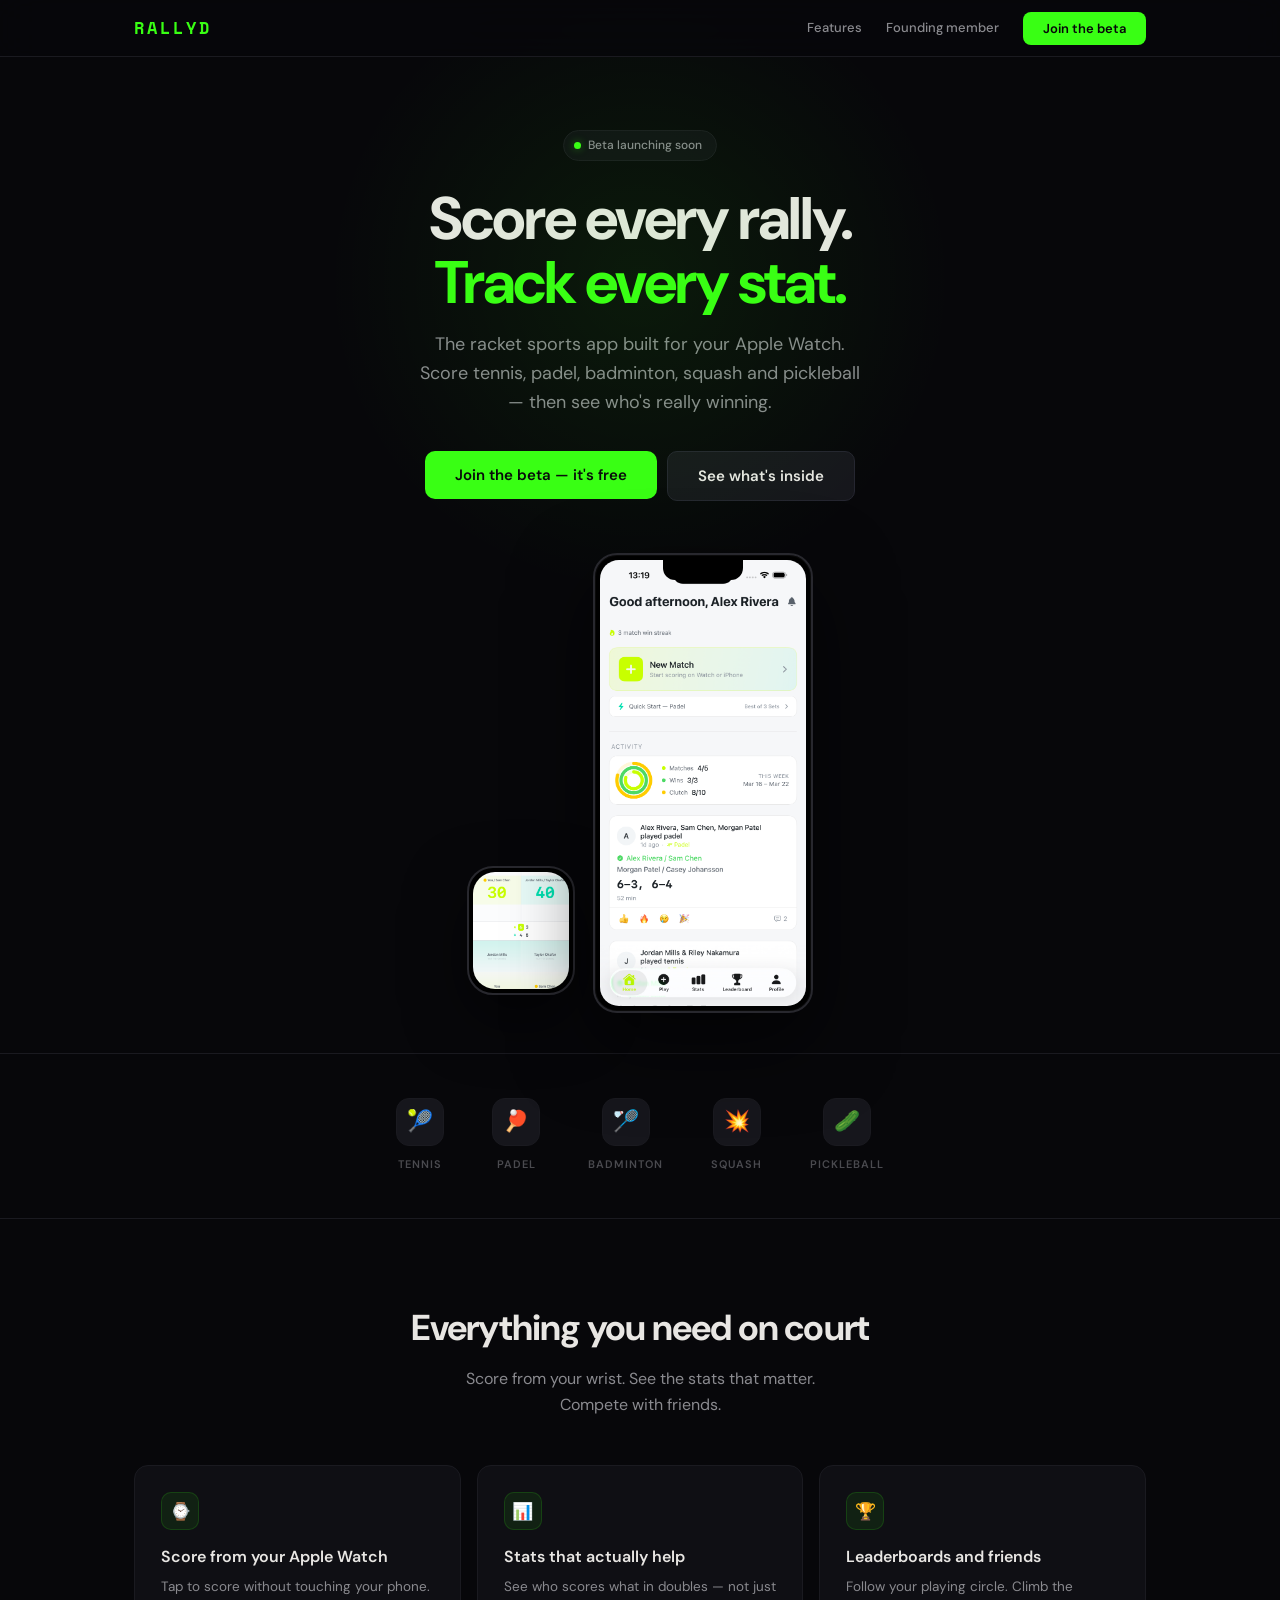
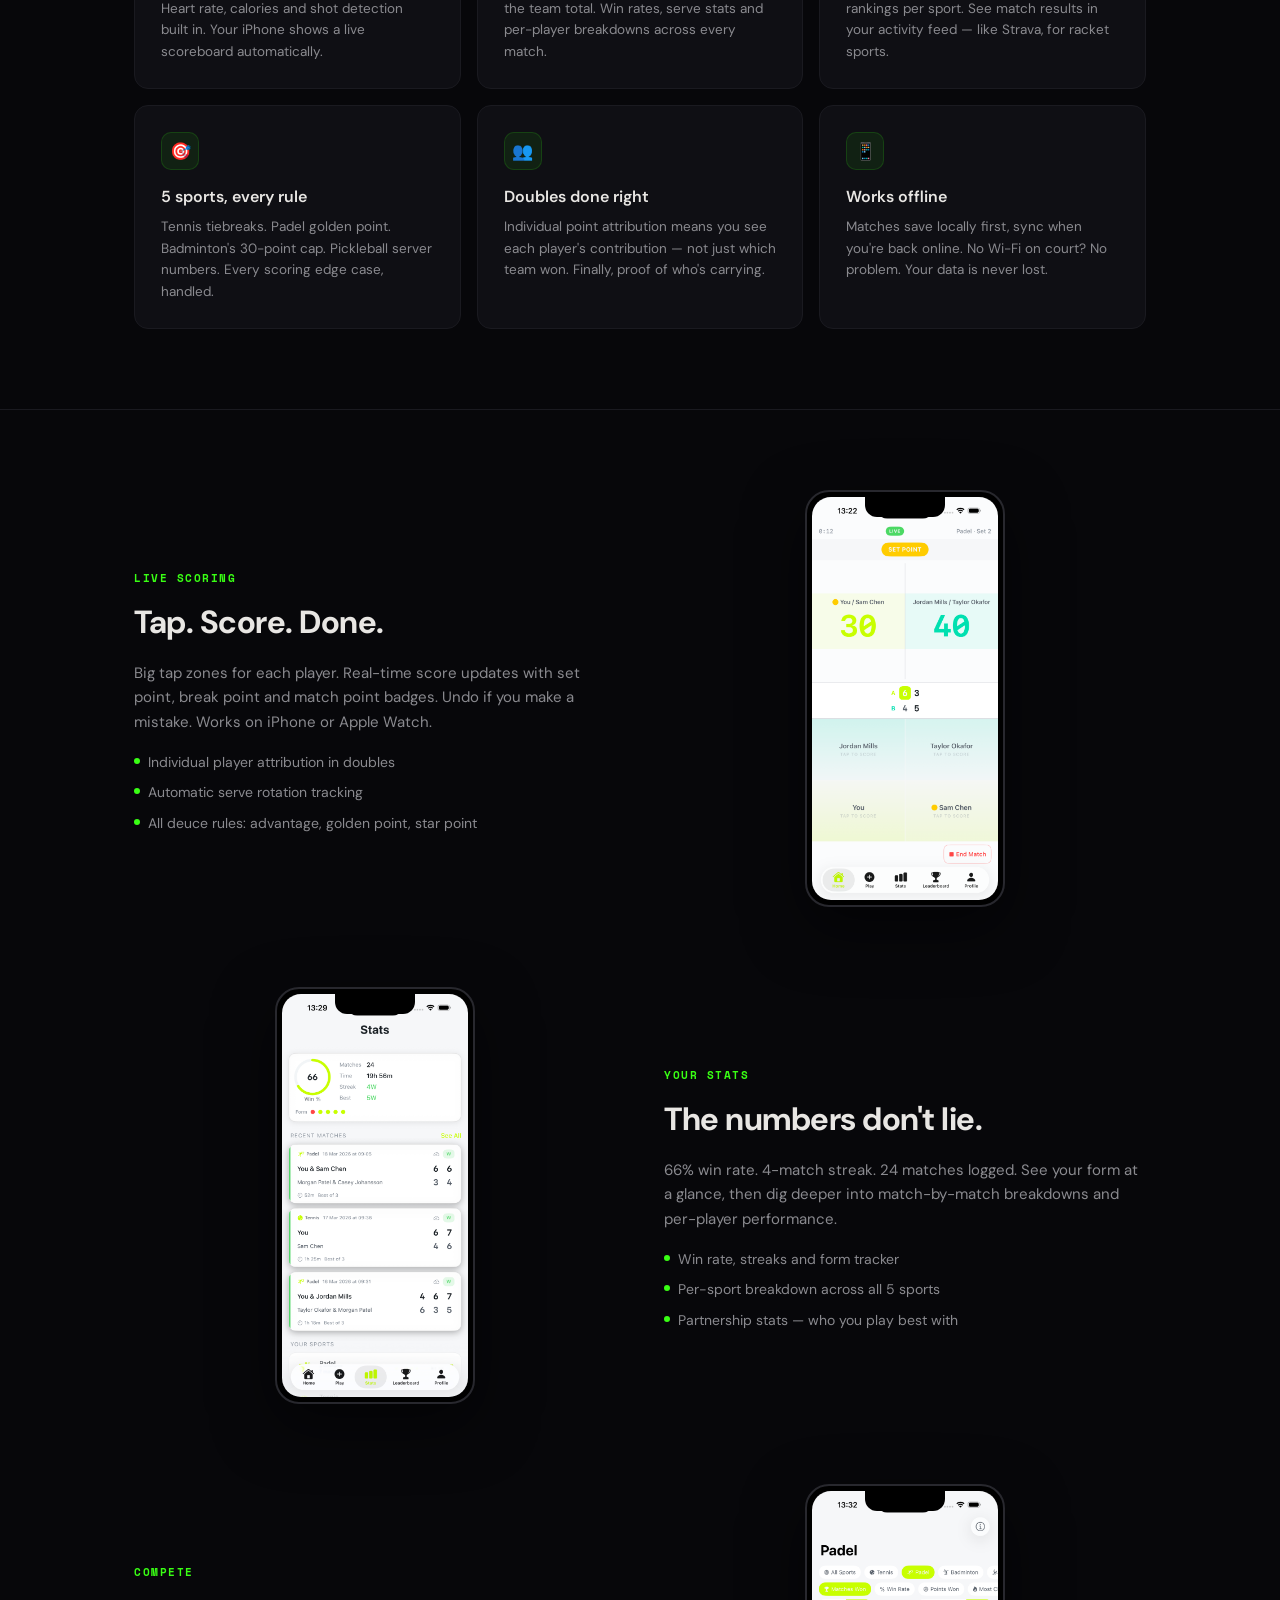
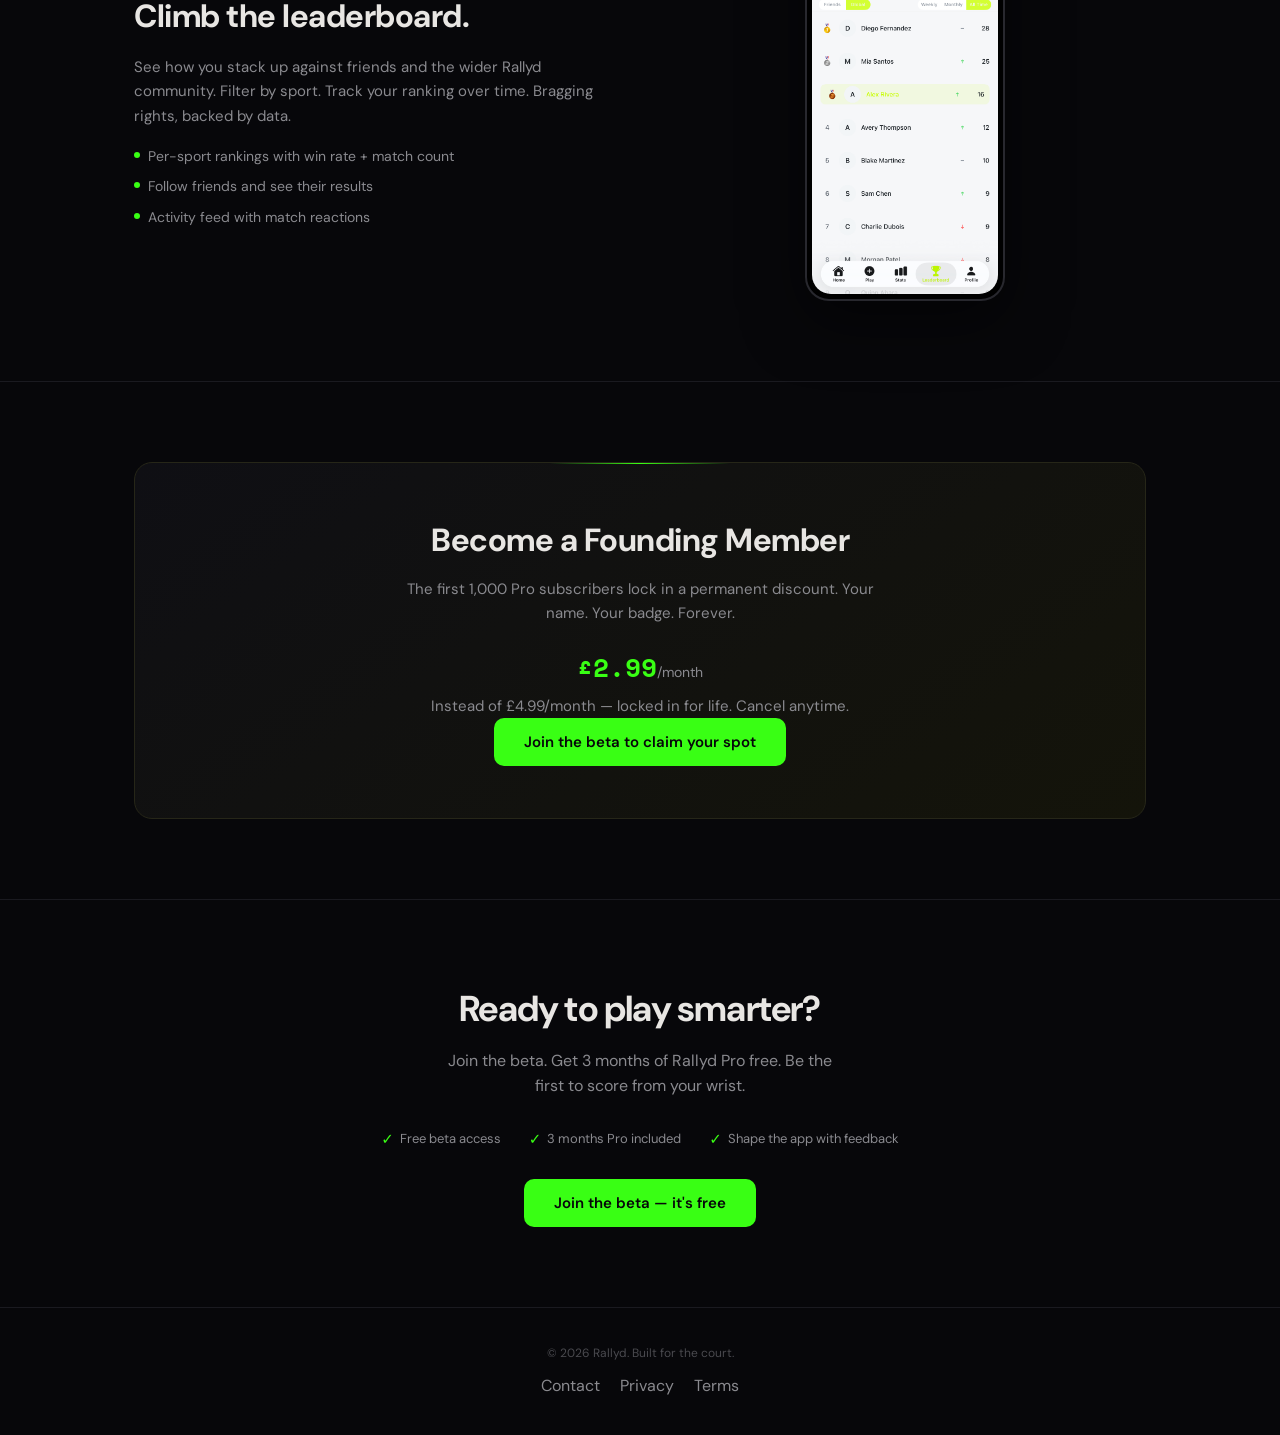
==== index.html @ e8009a52 "Landing page refresh — screenshots, device mockups, beta CTA" ====
<!DOCTYPE html>
<html lang="en">
<head>
<meta charset="UTF-8">
<meta name="viewport" content="width=device-width, initial-scale=1.0">
<title>Rallyd — Score Every Rally. Track Every Stat.</title>
<meta name="description" content="The racket sports scoring app built for your Apple Watch. Score tennis, padel, badminton, squash and pickleball with one tap. Track stats, climb leaderboards, play smarter.">
<meta name="theme-color" content="#0A0A0C">
<meta property="og:title" content="Rallyd — Score Every Rally. Track Every Stat.">
<meta property="og:description" content="5 sports. One app. Score from your wrist.">
<meta property="og:type" content="website">
<meta property="og:url" content="https://rallyd.app">
<link rel="canonical" href="https://rallyd.app">
<link rel="preconnect" href="https://fonts.googleapis.com">
<link rel="preconnect" href="https://fonts.gstatic.com" crossorigin>
<link href="https://fonts.googleapis.com/css2?family=DM+Sans:opsz,wght@9..40,300;9..40,400;9..40,500;9..40,600;9..40,700&family=Space+Mono:wght@400;700&display=swap" rel="stylesheet">
<style>
*,*::before,*::after{margin:0;padding:0;box-sizing:border-box}
:root{
--bg:#07070a;--card:#0f0f14;--elevated:#16161c;
--green:#39FF14;--green-dim:rgba(57,255,20,.15);--green-glow:rgba(57,255,20,.08);
--text:#e8e6e3;--muted:#8a8a8f;--dim:#4a4a4f;
--border:#1a1a20;--border-l:#252530;
--body:'DM Sans',system-ui,sans-serif;--mono:'Space Mono',monospace;
}
html{scroll-behavior:smooth;-webkit-font-smoothing:antialiased}
body{background:var(--bg);color:var(--text);font-family:var(--body);line-height:1.6;overflow-x:hidden}
a{color:inherit;text-decoration:none}
img{max-width:100%;display:block}
.wrap{max-width:1060px;margin:0 auto;padding:0 24px}

/* ── NAV ── */
nav{position:fixed;top:0;left:0;right:0;z-index:100;
backdrop-filter:blur(20px) saturate(1.3);-webkit-backdrop-filter:blur(20px) saturate(1.3);
background:rgba(7,7,10,.8);border-bottom:1px solid var(--border)}
.nav-in{max-width:1060px;margin:0 auto;padding:0 24px;display:flex;align-items:center;justify-content:space-between;height:56px}
.logo{font-family:var(--mono);font-weight:700;font-size:17px;letter-spacing:3px;color:var(--green)}
.nav-r{display:flex;align-items:center;gap:24px}
.nav-r a{font-size:13px;font-weight:500;color:var(--muted);transition:color .2s}
.nav-r a:hover{color:var(--text)}
.btn{display:inline-flex;align-items:center;gap:8px;font-family:var(--body);font-weight:600;border:none;cursor:pointer;transition:transform .12s,box-shadow .2s}
.btn-g{background:var(--green);color:#07070a;font-size:13px;padding:8px 20px;border-radius:8px}
.btn-g:hover{transform:translateY(-1px);box-shadow:0 0 28px rgba(57,255,20,.3)}
.btn-lg{font-size:15px;padding:14px 30px;border-radius:10px}
.btn-ghost{background:var(--elevated);color:var(--text);font-size:15px;padding:14px 30px;border-radius:10px;border:1px solid var(--border-l)}
.btn-ghost:hover{border-color:var(--dim);background:#1c1c24}
@media(max-width:640px){.nav-r a:not(.cta-wrap){display:none}}

/* ── HERO ── */
.hero{padding:130px 0 40px;text-align:center;position:relative}
.hero::before{content:'';position:absolute;top:-60px;left:50%;transform:translateX(-50%);width:680px;height:680px;background:radial-gradient(circle,var(--green-glow),transparent 65%);pointer-events:none}
.badge{display:inline-flex;align-items:center;gap:7px;background:var(--card);border:1px solid var(--border);border-radius:100px;padding:5px 14px 5px 10px;font-size:12px;font-weight:500;color:var(--muted);margin-bottom:26px}
.badge i{width:7px;height:7px;border-radius:50%;background:var(--green);box-shadow:0 0 8px rgba(57,255,20,.4);animation:pulse 2.5s ease-in-out infinite}
@keyframes pulse{0%,100%{opacity:1;transform:scale(1)}50%{opacity:.3;transform:scale(.8)}}
h1{font-size:clamp(34px,6.5vw,60px);font-weight:700;line-height:1.06;letter-spacing:-2px;max-width:620px;margin:0 auto 16px}
h1 em{color:var(--green);font-style:normal}
.hero .sub{font-size:clamp(15px,2vw,18px);color:var(--muted);max-width:460px;margin:0 auto 34px;line-height:1.6}
.hero-btns{display:flex;gap:10px;justify-content:center;flex-wrap:wrap}

/* ── DEVICE FRAMES ── */
.devices{margin:52px auto 0;display:flex;justify-content:center;align-items:flex-end;gap:18px;max-width:440px;position:relative}
.phone{width:220px;flex-shrink:0}
.phone-body{background:#000;border-radius:24px;border:2.5px solid #28282e;padding:5px;box-shadow:0 30px 80px rgba(0,0,0,.6),0 0 0 1px rgba(255,255,255,.04) inset}
.phone-scr{border-radius:19px;overflow:hidden;aspect-ratio:9/19.5;position:relative}
.phone-scr img{width:100%;height:100%;object-fit:cover;object-position:top}
.phone-notch{position:absolute;top:0;left:50%;transform:translateX(-50%);width:80px;height:20px;background:#000;border-radius:0 0 12px 12px;z-index:2}
.watch{width:108px;flex-shrink:0;margin-bottom:18px}
.watch-body{background:#000;border-radius:26px;border:2.5px solid #28282e;padding:4px;box-shadow:0 24px 60px rgba(0,0,0,.5)}
.watch-scr{border-radius:22px;overflow:hidden;aspect-ratio:1/1.22}
.watch-scr img{width:100%;height:100%;object-fit:cover}

/* ── SPORTS ROW ── */
.sports{padding:44px 0;border-top:1px solid var(--border);border-bottom:1px solid var(--border)}
.sports-row{display:flex;justify-content:center;gap:clamp(20px,5vw,48px);flex-wrap:wrap}
.spt{text-align:center;display:flex;flex-direction:column;align-items:center;gap:10px}
.spt-ico{width:48px;height:48px;border-radius:13px;background:var(--elevated);border:1px solid var(--border);display:flex;align-items:center;justify-content:center;font-size:21px;transition:border-color .2s,box-shadow .2s,transform .2s}
.spt:hover .spt-ico{border-color:var(--green);box-shadow:0 0 20px var(--green-glow);transform:translateY(-2px)}
.spt span{font-size:11px;font-weight:600;color:var(--dim);letter-spacing:1px;text-transform:uppercase}

/* ── FEATURES ── */
.features{padding:80px 0}
.sh{text-align:center;margin-bottom:48px}
.sh h2{font-size:clamp(26px,4vw,36px);font-weight:700;letter-spacing:-.8px;margin-bottom:10px}
.sh p{color:var(--muted);font-size:16px;max-width:420px;margin:0 auto}
.fg{display:grid;grid-template-columns:repeat(auto-fit,minmax(280px,1fr));gap:16px}
.fc{background:var(--card);border:1px solid var(--border);border-radius:14px;padding:26px;transition:border-color .2s,transform .2s}
.fc:hover{border-color:var(--border-l);transform:translateY(-2px)}
.fc-ico{width:38px;height:38px;border-radius:10px;background:var(--green-glow);border:1px solid var(--green-dim);display:flex;align-items:center;justify-content:center;margin-bottom:14px;font-size:17px}
.fc h3{font-size:16px;font-weight:600;margin-bottom:6px}
.fc p{font-size:13.5px;color:var(--muted);line-height:1.6}

/* ── SHOWCASE ROWS ── */
.showcase{padding:80px 0;border-top:1px solid var(--border)}
.sc-row{display:grid;grid-template-columns:1fr 1fr;gap:48px;align-items:center;margin-bottom:80px}
.sc-row:last-child{margin-bottom:0}
.sc-row.flip .sc-text{order:2}
.sc-row.flip .sc-img{order:1}
.sc-text h2{font-size:clamp(24px,3.5vw,32px);font-weight:700;letter-spacing:-.5px;margin-bottom:12px}
.sc-text p{color:var(--muted);font-size:15px;line-height:1.65;margin-bottom:16px}
.sc-text .tag{display:inline-block;font-family:var(--mono);font-size:11px;font-weight:700;color:var(--green);letter-spacing:1.5px;text-transform:uppercase;margin-bottom:10px}
.sc-img{display:flex;justify-content:center}
.sc-phone{width:200px}
.sc-phone .phone-body{box-shadow:0 20px 60px rgba(0,0,0,.5)}
.sc-list{list-style:none;display:flex;flex-direction:column;gap:8px}
.sc-list li{display:flex;align-items:flex-start;gap:8px;font-size:14px;color:var(--muted)}
.sc-list li::before{content:'';width:6px;height:6px;border-radius:50%;background:var(--green);margin-top:7px;flex-shrink:0}

/* ── FOUNDING MEMBER ── */
.founding{padding:80px 0;border-top:1px solid var(--border)}
.fm-card{background:linear-gradient(145deg,var(--card) 0%,#14140a 100%);border:1px solid #262618;border-radius:18px;padding:clamp(32px,5vw,52px);text-align:center;position:relative;overflow:hidden}
.fm-card::before{content:'';position:absolute;top:-1px;left:50%;transform:translateX(-50%);width:180px;height:2px;background:linear-gradient(90deg,transparent,var(--green),transparent)}
.fm-card h2{font-size:clamp(24px,3.5vw,32px);font-weight:700;letter-spacing:-.5px;margin-bottom:10px}
.fm-card>p{color:var(--muted);font-size:15px;max-width:480px;margin:0 auto}
.fm-price{font-family:var(--mono);font-size:26px;font-weight:700;color:var(--green);margin:22px 0 6px}
.fm-price span{font-size:14px;color:var(--muted);font-family:var(--body);font-weight:400}
.fm-small{font-size:12px;color:var(--dim);margin-bottom:24px}

/* ── FINAL CTA ── */
.final-cta{padding:80px 0;text-align:center;border-top:1px solid var(--border)}
.final-cta h2{font-size:clamp(26px,4vw,36px);font-weight:700;letter-spacing:-.8px;margin-bottom:10px}
.final-cta p{color:var(--muted);font-size:16px;max-width:400px;margin:0 auto 28px}
.perks{display:flex;justify-content:center;gap:28px;margin-bottom:28px;flex-wrap:wrap}
.perks div{display:flex;align-items:center;gap:6px;font-size:13px;color:var(--muted)}
.perks div span{color:var(--green);font-size:15px}

/* ── FOOTER ── */
footer{padding:36px 0;border-top:1px solid var(--border);text-align:center}
footer p{font-size:12px;color:var(--dim)}
footer a{color:var(--muted);transition:color .15s}
footer a:hover{color:var(--green)}
.flinks{display:flex;justify-content:center;gap:20px;margin-top:10px}

/* ── RESPONSIVE ── */
@media(max-width:768px){
.sc-row{grid-template-columns:1fr;text-align:center}
.sc-row.flip .sc-text{order:1}
.sc-row.flip .sc-img{order:2}
.sc-img{margin-bottom:10px}
.sc-phone{width:170px}
.sc-list{align-items:center}
}
@media(max-width:480px){
.devices{gap:10px}.phone{width:180px}.watch{width:90px;margin-bottom:12px}
.hero-btns{flex-direction:column;align-items:center}
.btn-lg,.btn-ghost{width:100%;max-width:260px;justify-content:center}
}

/* ── FADE IN ── */
.fi{opacity:0;transform:translateY(18px);transition:opacity .5s ease,transform .5s ease}
.fi.vis{opacity:1;transform:translateY(0)}
</style>
</head>
<body>

<nav><div class="nav-in">
<a href="/" class="logo">RALLYD</a>
<div class="nav-r">
<a href="#features">Features</a>
<a href="#founding">Founding member</a>
<a class="cta-wrap" href="https://forms.gle/pp6Dbv9s7a9PHV718" target="_blank" rel="noopener"><button class="btn btn-g">Join the beta</button></a>
</div>
</div></nav>

<!-- HERO -->
<section class="hero"><div class="wrap">
<div class="badge"><i></i> Beta launching soon</div>
<h1>Score every rally.<br><em>Track every stat.</em></h1>
<p class="sub">The racket sports app built for your Apple Watch. Score tennis, padel, badminton, squash and pickleball — then see who's really winning.</p>
<div class="hero-btns">
<a href="https://forms.gle/pp6Dbv9s7a9PHV718" target="_blank" rel="noopener"><button class="btn btn-g btn-lg">Join the beta — it's free</button></a>
<a href="#features"><button class="btn btn-ghost">See what's inside</button></a>
</div>
<div class="devices">
<div class="watch"><div class="watch-body"><div class="watch-scr"><img src="images/scoring_live_match.png" alt="Rallyd scoring on Apple Watch" loading="lazy"></div></div></div>
<div class="phone"><div class="phone-body"><div class="phone-scr"><div class="phone-notch"></div><img src="images/home_feed_top.png" alt="Rallyd home feed showing activity, win streak, and match results" loading="lazy"></div></div></div>
</div>
</div></section>

<!-- SPORTS STRIP -->
<section class="sports"><div class="wrap">
<div class="sports-row">
<div class="spt"><div class="spt-ico">🎾</div><span>Tennis</span></div>
<div class="spt"><div class="spt-ico">🏓</div><span>Padel</span></div>
<div class="spt"><div class="spt-ico">🏸</div><span>Badminton</span></div>
<div class="spt"><div class="spt-ico">💥</div><span>Squash</span></div>
<div class="spt"><div class="spt-ico">🥒</div><span>Pickleball</span></div>
</div>
</div></section>

<!-- FEATURES -->
<section class="features" id="features"><div class="wrap">
<div class="sh fi"><h2>Everything you need on court</h2><p>Score from your wrist. See the stats that matter. Compete with friends.</p></div>
<div class="fg">
<div class="fc fi"><div class="fc-ico">⌚</div><h3>Score from your Apple Watch</h3><p>Tap to score without touching your phone. Heart rate, calories and shot detection built in. Your iPhone shows a live scoreboard automatically.</p></div>
<div class="fc fi"><div class="fc-ico">📊</div><h3>Stats that actually help</h3><p>See who scores what in doubles — not just the team total. Win rates, serve stats and per-player breakdowns across every match.</p></div>
<div class="fc fi"><div class="fc-ico">🏆</div><h3>Leaderboards and friends</h3><p>Follow your playing circle. Climb the rankings per sport. See match results in your activity feed — like Strava, for racket sports.</p></div>
<div class="fc fi"><div class="fc-ico">🎯</div><h3>5 sports, every rule</h3><p>Tennis tiebreaks. Padel golden point. Badminton's 30-point cap. Pickleball server numbers. Every scoring edge case, handled.</p></div>
<div class="fc fi"><div class="fc-ico">👥</div><h3>Doubles done right</h3><p>Individual point attribution means you see each player's contribution — not just which team won. Finally, proof of who's carrying.</p></div>
<div class="fc fi"><div class="fc-ico">📱</div><h3>Works offline</h3><p>Matches save locally first, sync when you're back online. No Wi-Fi on court? No problem. Your data is never lost.</p></div>
</div>
</div></section>

<!-- SHOWCASE -->
<section class="showcase"><div class="wrap">

<div class="sc-row fi">
<div class="sc-text">
<div class="tag">Live scoring</div>
<h2>Tap. Score. Done.</h2>
<p>Big tap zones for each player. Real-time score updates with set point, break point and match point badges. Undo if you make a mistake. Works on iPhone or Apple Watch.</p>
<ul class="sc-list">
<li>Individual player attribution in doubles</li>
<li>Automatic serve rotation tracking</li>
<li>All deuce rules: advantage, golden point, star point</li>
</ul>
</div>
<div class="sc-img"><div class="sc-phone"><div class="phone-body"><div class="phone-scr"><div class="phone-notch"></div><img src="images/scoring_live_match.png" alt="Live match scoring with SET POINT badge" loading="lazy"></div></div></div></div>
</div>

<div class="sc-row flip fi">
<div class="sc-text">
<div class="tag">Your stats</div>
<h2>The numbers don't lie.</h2>
<p>66% win rate. 4-match streak. 24 matches logged. See your form at a glance, then dig deeper into match-by-match breakdowns and per-player performance.</p>
<ul class="sc-list">
<li>Win rate, streaks and form tracker</li>
<li>Per-sport breakdown across all 5 sports</li>
<li>Partnership stats — who you play best with</li>
</ul>
</div>
<div class="sc-img"><div class="sc-phone"><div class="phone-body"><div class="phone-scr"><div class="phone-notch"></div><img src="images/stats_overview.png" alt="Stats overview showing 66% win rate and recent matches" loading="lazy"></div></div></div></div>
</div>

<div class="sc-row fi">
<div class="sc-text">
<div class="tag">Compete</div>
<h2>Climb the leaderboard.</h2>
<p>See how you stack up against friends and the wider Rallyd community. Filter by sport. Track your ranking over time. Bragging rights, backed by data.</p>
<ul class="sc-list">
<li>Per-sport rankings with win rate + match count</li>
<li>Follow friends and see their results</li>
<li>Activity feed with match reactions</li>
</ul>
</div>
<div class="sc-img"><div class="sc-phone"><div class="phone-body"><div class="phone-scr"><div class="phone-notch"></div><img src="images/leaderboard_top.png" alt="Leaderboard showing top ranked players" loading="lazy"></div></div></div></div>
</div>

</div></section>

<!-- FOUNDING MEMBER -->
<section class="founding" id="founding"><div class="wrap">
<div class="fm-card fi">
<h2>Become a Founding Member</h2>
<p>The first 1,000 Pro subscribers lock in a permanent discount. Your name. Your badge. Forever.</p>
<div class="fm-price">£2.99<span>/month</span></div>
<p class="fm-small">Instead of £4.99/month — locked in for life. Cancel anytime.</p>
<a href="https://forms.gle/pp6Dbv9s7a9PHV718" target="_blank" rel="noopener"><button class="btn btn-g btn-lg">Join the beta to claim your spot</button></a>
</div>
</div></section>

<!-- FINAL CTA -->
<section class="final-cta"><div class="wrap fi">
<h2>Ready to play smarter?</h2>
<p>Join the beta. Get 3 months of Rallyd Pro free. Be the first to score from your wrist.</p>
<div class="perks">
<div><span>✓</span> Free beta access</div>
<div><span>✓</span> 3 months Pro included</div>
<div><span>✓</span> Shape the app with feedback</div>
</div>
<a href="https://forms.gle/pp6Dbv9s7a9PHV718" target="_blank" rel="noopener"><button class="btn btn-g btn-lg">Join the beta — it's free</button></a>
</div></section>

<footer><div class="wrap">
<p>&copy; 2026 Rallyd. Built for the court.</p>
<div class="flinks">
<a href="mailto:hello@rallyd.app">Contact</a>
<a href="#">Privacy</a>
<a href="#">Terms</a>
</div>
</div></footer>

<script>
const fi=document.querySelectorAll('.fi');
const io=new IntersectionObserver(e=>{e.forEach(x=>{if(x.isIntersecting){x.target.classList.add('vis');io.unobserve(x.target)}})},{threshold:.15});
fi.forEach(x=>io.observe(x));
</script>
</body>
</html>
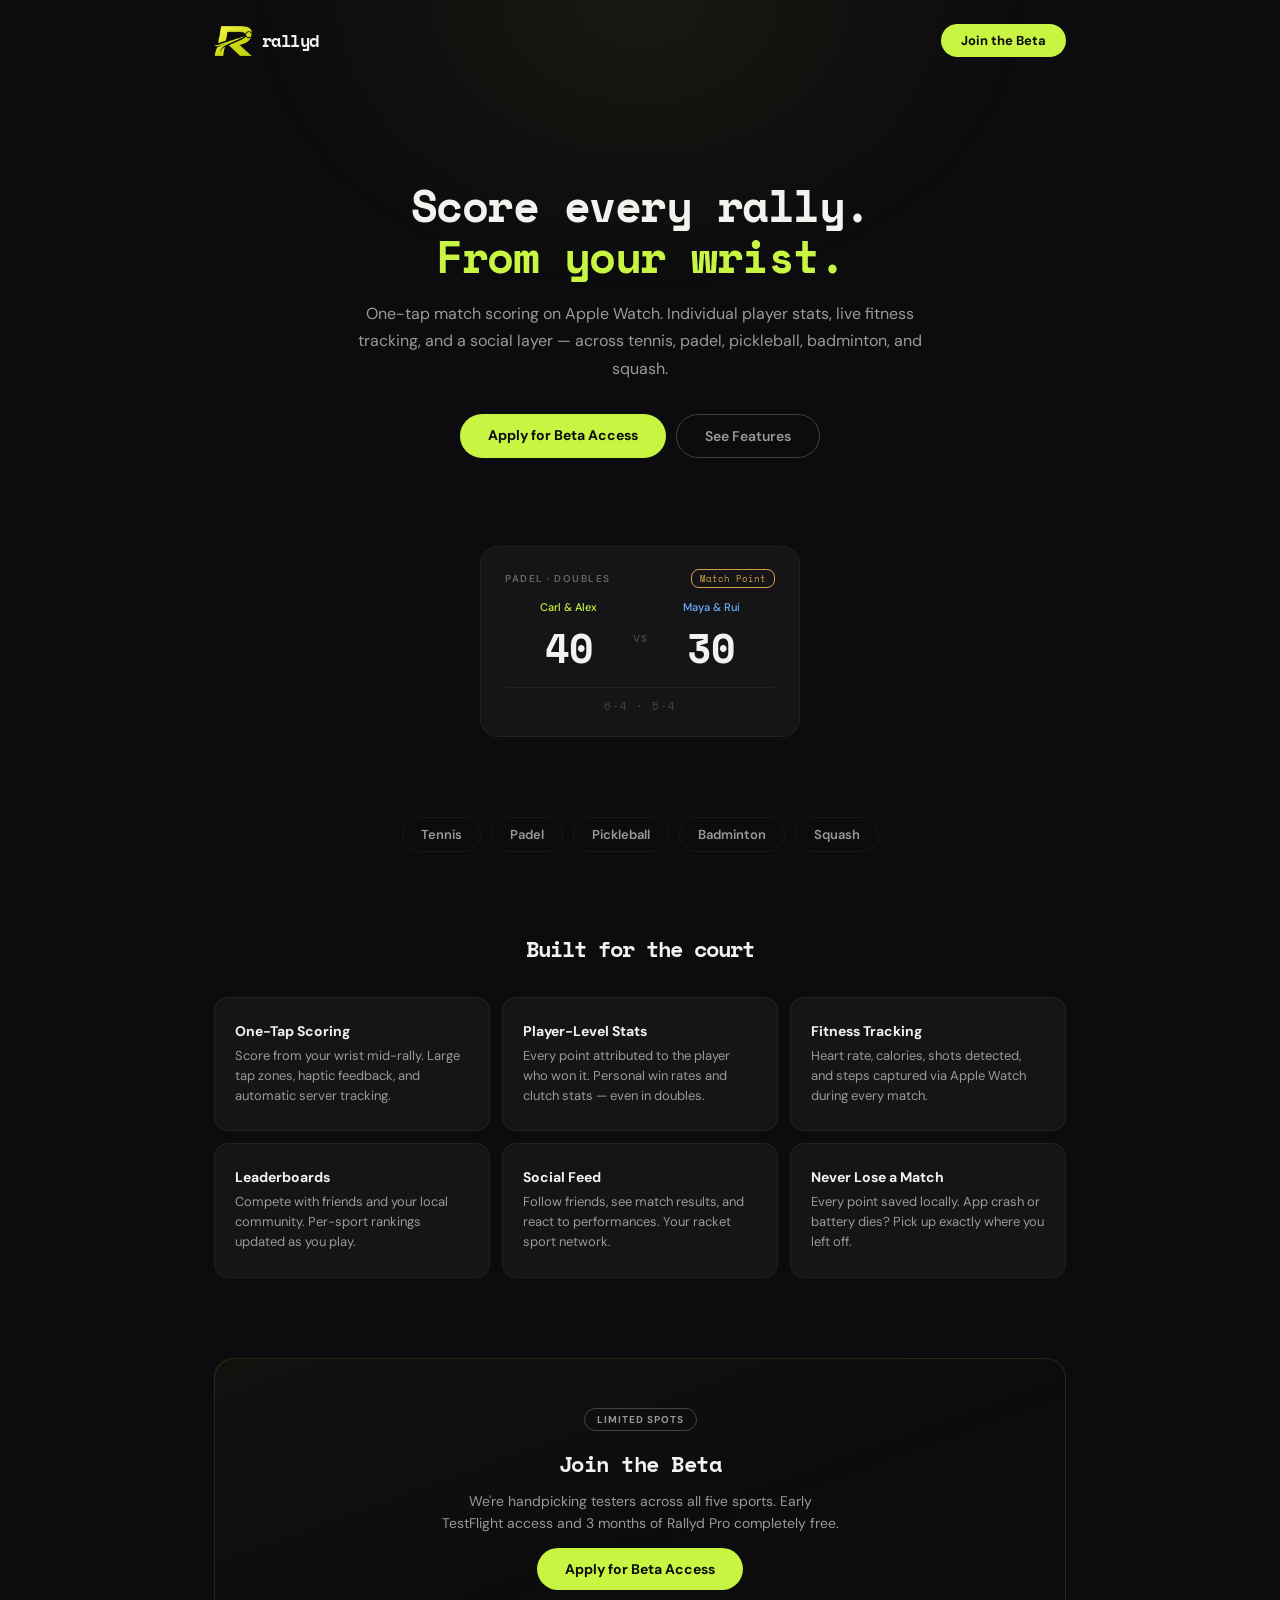
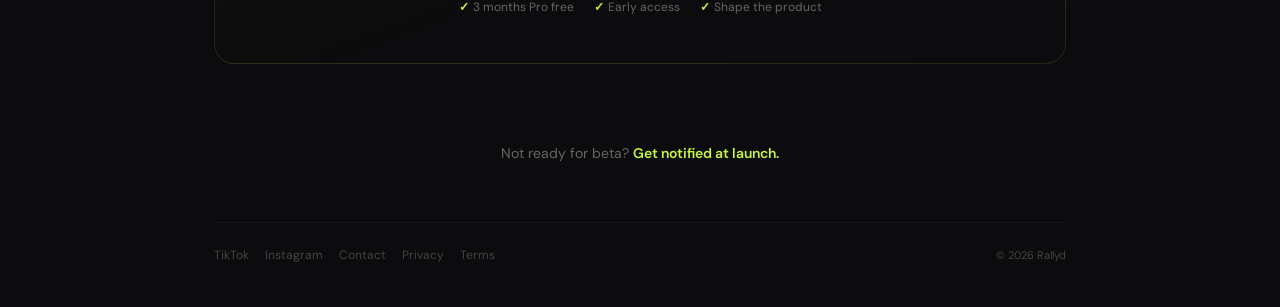
==== commit aa589022: "Separate beta vs founding member sections, update to £3.99" ====
--- a/index.html
+++ b/index.html
@@ -3,286 +3,199 @@
 <head>
 <meta charset="UTF-8">
 <meta name="viewport" content="width=device-width, initial-scale=1.0">
-<title>Rallyd — Score Every Rally. Track Every Stat.</title>
-<meta name="description" content="The racket sports scoring app built for your Apple Watch. Score tennis, padel, badminton, squash and pickleball with one tap. Track stats, climb leaderboards, play smarter.">
-<meta name="theme-color" content="#0A0A0C">
-<meta property="og:title" content="Rallyd — Score Every Rally. Track Every Stat.">
-<meta property="og:description" content="5 sports. One app. Score from your wrist.">
-<meta property="og:type" content="website">
-<meta property="og:url" content="https://rallyd.app">
+<title>Rallyd — Score Every Rally</title>
+<meta name="description" content="Score tennis, padel, pickleball, badminton, and squash from your Apple Watch. Individual player stats and fitness tracking.">
 <link rel="canonical" href="https://rallyd.app">
 <link rel="preconnect" href="https://fonts.googleapis.com">
 <link rel="preconnect" href="https://fonts.gstatic.com" crossorigin>
-<link href="https://fonts.googleapis.com/css2?family=DM+Sans:opsz,wght@9..40,300;9..40,400;9..40,500;9..40,600;9..40,700&family=Space+Mono:wght@400;700&display=swap" rel="stylesheet">
+<link href="https://fonts.googleapis.com/css2?family=DM+Sans:opsz,wght@9..40,400;9..40,500;9..40,600;9..40,700&family=Space+Mono:wght@400;700&display=swap" rel="stylesheet">
 <style>
-*,*::before,*::after{margin:0;padding:0;box-sizing:border-box}
 :root{
---bg:#07070a;--card:#0f0f14;--elevated:#16161c;
---green:#39FF14;--green-dim:rgba(57,255,20,.15);--green-glow:rgba(57,255,20,.08);
---text:#e8e6e3;--muted:#8a8a8f;--dim:#4a4a4f;
---border:#1a1a20;--border-l:#252530;
---body:'DM Sans',system-ui,sans-serif;--mono:'Space Mono',monospace;
+  --lime:#C8F542;
+  --lime-dim:rgba(200,245,66,.10);
+  --lime-glow:rgba(200,245,66,.06);
+  --bg:#0C0C0E;
+  --card:#151518;
+  --border:rgba(255,255,255,.05);
+  --w:#F2F2EF;
+  --g1:#999;
+  --g2:#666;
+  --g3:#444;
+  --mono:'Space Mono',monospace;
+  --sans:'DM Sans',sans-serif;
 }
+*{margin:0;padding:0;box-sizing:border-box}
 html{scroll-behavior:smooth;-webkit-font-smoothing:antialiased}
-body{background:var(--bg);color:var(--text);font-family:var(--body);line-height:1.6;overflow-x:hidden}
-a{color:inherit;text-decoration:none}
-img{max-width:100%;display:block}
-.wrap{max-width:1060px;margin:0 auto;padding:0 24px}
-
-/* ── NAV ── */
-nav{position:fixed;top:0;left:0;right:0;z-index:100;
-backdrop-filter:blur(20px) saturate(1.3);-webkit-backdrop-filter:blur(20px) saturate(1.3);
-background:rgba(7,7,10,.8);border-bottom:1px solid var(--border)}
-.nav-in{max-width:1060px;margin:0 auto;padding:0 24px;display:flex;align-items:center;justify-content:space-between;height:56px}
-.logo{font-family:var(--mono);font-weight:700;font-size:17px;letter-spacing:3px;color:var(--green)}
-.nav-r{display:flex;align-items:center;gap:24px}
-.nav-r a{font-size:13px;font-weight:500;color:var(--muted);transition:color .2s}
-.nav-r a:hover{color:var(--text)}
-.btn{display:inline-flex;align-items:center;gap:8px;font-family:var(--body);font-weight:600;border:none;cursor:pointer;transition:transform .12s,box-shadow .2s}
-.btn-g{background:var(--green);color:#07070a;font-size:13px;padding:8px 20px;border-radius:8px}
-.btn-g:hover{transform:translateY(-1px);box-shadow:0 0 28px rgba(57,255,20,.3)}
-.btn-lg{font-size:15px;padding:14px 30px;border-radius:10px}
-.btn-ghost{background:var(--elevated);color:var(--text);font-size:15px;padding:14px 30px;border-radius:10px;border:1px solid var(--border-l)}
-.btn-ghost:hover{border-color:var(--dim);background:#1c1c24}
-@media(max-width:640px){.nav-r a:not(.cta-wrap){display:none}}
-
-/* ── HERO ── */
-.hero{padding:130px 0 40px;text-align:center;position:relative}
-.hero::before{content:'';position:absolute;top:-60px;left:50%;transform:translateX(-50%);width:680px;height:680px;background:radial-gradient(circle,var(--green-glow),transparent 65%);pointer-events:none}
-.badge{display:inline-flex;align-items:center;gap:7px;background:var(--card);border:1px solid var(--border);border-radius:100px;padding:5px 14px 5px 10px;font-size:12px;font-weight:500;color:var(--muted);margin-bottom:26px}
-.badge i{width:7px;height:7px;border-radius:50%;background:var(--green);box-shadow:0 0 8px rgba(57,255,20,.4);animation:pulse 2.5s ease-in-out infinite}
-@keyframes pulse{0%,100%{opacity:1;transform:scale(1)}50%{opacity:.3;transform:scale(.8)}}
-h1{font-size:clamp(34px,6.5vw,60px);font-weight:700;line-height:1.06;letter-spacing:-2px;max-width:620px;margin:0 auto 16px}
-h1 em{color:var(--green);font-style:normal}
-.hero .sub{font-size:clamp(15px,2vw,18px);color:var(--muted);max-width:460px;margin:0 auto 34px;line-height:1.6}
+body{background:var(--bg);color:var(--w);font-family:var(--sans)}
+
+/* subtle top glow */
+body::before{content:'';position:fixed;top:-300px;left:50%;transform:translateX(-50%);width:800px;height:600px;background:radial-gradient(ellipse,var(--lime-glow),transparent 70%);pointer-events:none;z-index:0}
+
+.wrap{position:relative;z-index:1;max-width:900px;margin:0 auto;padding:0 24px}
+
+/* NAV */
+nav{display:flex;justify-content:space-between;align-items:center;padding:24px 0}
+.logo{display:flex;align-items:center;gap:10px;text-decoration:none}
+.logo img{height:30px;width:auto}
+.logo span{font-family:var(--mono);font-weight:700;font-size:17px;color:var(--w);letter-spacing:-.5px}
+nav a.cta{padding:8px 20px;background:var(--lime);color:var(--bg);font-size:13px;font-weight:700;border-radius:20px;text-decoration:none;transition:opacity .15s}
+nav a.cta:hover{opacity:.85}
+
+/* HERO */
+.hero{text-align:center;padding:100px 0 40px;max-width:600px;margin:0 auto}
+.hero h1{font-family:var(--mono);font-size:clamp(28px,5.5vw,44px);font-weight:700;line-height:1.15;letter-spacing:-1.5px;margin-bottom:18px}
+.hero h1 span{color:var(--lime)}
+.hero p{font-size:16px;color:var(--g1);line-height:1.7;margin-bottom:32px}
 .hero-btns{display:flex;gap:10px;justify-content:center;flex-wrap:wrap}
-
-/* ── DEVICE FRAMES ── */
-.devices{margin:52px auto 0;display:flex;justify-content:center;align-items:flex-end;gap:18px;max-width:440px;position:relative}
-.phone{width:220px;flex-shrink:0}
-.phone-body{background:#000;border-radius:24px;border:2.5px solid #28282e;padding:5px;box-shadow:0 30px 80px rgba(0,0,0,.6),0 0 0 1px rgba(255,255,255,.04) inset}
-.phone-scr{border-radius:19px;overflow:hidden;aspect-ratio:9/19.5;position:relative}
-.phone-scr img{width:100%;height:100%;object-fit:cover;object-position:top}
-.phone-notch{position:absolute;top:0;left:50%;transform:translateX(-50%);width:80px;height:20px;background:#000;border-radius:0 0 12px 12px;z-index:2}
-.watch{width:108px;flex-shrink:0;margin-bottom:18px}
-.watch-body{background:#000;border-radius:26px;border:2.5px solid #28282e;padding:4px;box-shadow:0 24px 60px rgba(0,0,0,.5)}
-.watch-scr{border-radius:22px;overflow:hidden;aspect-ratio:1/1.22}
-.watch-scr img{width:100%;height:100%;object-fit:cover}
-
-/* ── SPORTS ROW ── */
-.sports{padding:44px 0;border-top:1px solid var(--border);border-bottom:1px solid var(--border)}
-.sports-row{display:flex;justify-content:center;gap:clamp(20px,5vw,48px);flex-wrap:wrap}
-.spt{text-align:center;display:flex;flex-direction:column;align-items:center;gap:10px}
-.spt-ico{width:48px;height:48px;border-radius:13px;background:var(--elevated);border:1px solid var(--border);display:flex;align-items:center;justify-content:center;font-size:21px;transition:border-color .2s,box-shadow .2s,transform .2s}
-.spt:hover .spt-ico{border-color:var(--green);box-shadow:0 0 20px var(--green-glow);transform:translateY(-2px)}
-.spt span{font-size:11px;font-weight:600;color:var(--dim);letter-spacing:1px;text-transform:uppercase}
-
-/* ── FEATURES ── */
-.features{padding:80px 0}
-.sh{text-align:center;margin-bottom:48px}
-.sh h2{font-size:clamp(26px,4vw,36px);font-weight:700;letter-spacing:-.8px;margin-bottom:10px}
-.sh p{color:var(--muted);font-size:16px;max-width:420px;margin:0 auto}
-.fg{display:grid;grid-template-columns:repeat(auto-fit,minmax(280px,1fr));gap:16px}
-.fc{background:var(--card);border:1px solid var(--border);border-radius:14px;padding:26px;transition:border-color .2s,transform .2s}
-.fc:hover{border-color:var(--border-l);transform:translateY(-2px)}
-.fc-ico{width:38px;height:38px;border-radius:10px;background:var(--green-glow);border:1px solid var(--green-dim);display:flex;align-items:center;justify-content:center;margin-bottom:14px;font-size:17px}
-.fc h3{font-size:16px;font-weight:600;margin-bottom:6px}
-.fc p{font-size:13.5px;color:var(--muted);line-height:1.6}
-
-/* ── SHOWCASE ROWS ── */
-.showcase{padding:80px 0;border-top:1px solid var(--border)}
-.sc-row{display:grid;grid-template-columns:1fr 1fr;gap:48px;align-items:center;margin-bottom:80px}
-.sc-row:last-child{margin-bottom:0}
-.sc-row.flip .sc-text{order:2}
-.sc-row.flip .sc-img{order:1}
-.sc-text h2{font-size:clamp(24px,3.5vw,32px);font-weight:700;letter-spacing:-.5px;margin-bottom:12px}
-.sc-text p{color:var(--muted);font-size:15px;line-height:1.65;margin-bottom:16px}
-.sc-text .tag{display:inline-block;font-family:var(--mono);font-size:11px;font-weight:700;color:var(--green);letter-spacing:1.5px;text-transform:uppercase;margin-bottom:10px}
-.sc-img{display:flex;justify-content:center}
-.sc-phone{width:200px}
-.sc-phone .phone-body{box-shadow:0 20px 60px rgba(0,0,0,.5)}
-.sc-list{list-style:none;display:flex;flex-direction:column;gap:8px}
-.sc-list li{display:flex;align-items:flex-start;gap:8px;font-size:14px;color:var(--muted)}
-.sc-list li::before{content:'';width:6px;height:6px;border-radius:50%;background:var(--green);margin-top:7px;flex-shrink:0}
-
-/* ── FOUNDING MEMBER ── */
-.founding{padding:80px 0;border-top:1px solid var(--border)}
-.fm-card{background:linear-gradient(145deg,var(--card) 0%,#14140a 100%);border:1px solid #262618;border-radius:18px;padding:clamp(32px,5vw,52px);text-align:center;position:relative;overflow:hidden}
-.fm-card::before{content:'';position:absolute;top:-1px;left:50%;transform:translateX(-50%);width:180px;height:2px;background:linear-gradient(90deg,transparent,var(--green),transparent)}
-.fm-card h2{font-size:clamp(24px,3.5vw,32px);font-weight:700;letter-spacing:-.5px;margin-bottom:10px}
-.fm-card>p{color:var(--muted);font-size:15px;max-width:480px;margin:0 auto}
-.fm-price{font-family:var(--mono);font-size:26px;font-weight:700;color:var(--green);margin:22px 0 6px}
-.fm-price span{font-size:14px;color:var(--muted);font-family:var(--body);font-weight:400}
-.fm-small{font-size:12px;color:var(--dim);margin-bottom:24px}
-
-/* ── FINAL CTA ── */
-.final-cta{padding:80px 0;text-align:center;border-top:1px solid var(--border)}
-.final-cta h2{font-size:clamp(26px,4vw,36px);font-weight:700;letter-spacing:-.8px;margin-bottom:10px}
-.final-cta p{color:var(--muted);font-size:16px;max-width:400px;margin:0 auto 28px}
-.perks{display:flex;justify-content:center;gap:28px;margin-bottom:28px;flex-wrap:wrap}
-.perks div{display:flex;align-items:center;gap:6px;font-size:13px;color:var(--muted)}
-.perks div span{color:var(--green);font-size:15px}
-
-/* ── FOOTER ── */
-footer{padding:36px 0;border-top:1px solid var(--border);text-align:center}
-footer p{font-size:12px;color:var(--dim)}
-footer a{color:var(--muted);transition:color .15s}
-footer a:hover{color:var(--green)}
-.flinks{display:flex;justify-content:center;gap:20px;margin-top:10px}
-
-/* ── RESPONSIVE ── */
-@media(max-width:768px){
-.sc-row{grid-template-columns:1fr;text-align:center}
-.sc-row.flip .sc-text{order:1}
-.sc-row.flip .sc-img{order:2}
-.sc-img{margin-bottom:10px}
-.sc-phone{width:170px}
-.sc-list{align-items:center}
+.btn-primary{padding:12px 28px;background:var(--lime);color:var(--bg);font-weight:700;font-size:14px;border-radius:24px;text-decoration:none;transition:opacity .15s}
+.btn-primary:hover{opacity:.85}
+.btn-ghost{padding:12px 28px;border:1.5px solid var(--g3);color:var(--g1);font-weight:600;font-size:14px;border-radius:24px;text-decoration:none;transition:border-color .2s,color .2s}
+.btn-ghost:hover{border-color:var(--g1);color:var(--w)}
+
+/* SCORE CARD */
+.score-wrap{max-width:320px;margin:48px auto 80px}
+.score-card{background:var(--card);border:1px solid var(--border);border-radius:18px;padding:22px 24px}
+.sc-top{display:flex;justify-content:space-between;align-items:center;margin-bottom:12px}
+.sc-label{font-size:10px;color:var(--g2);text-transform:uppercase;letter-spacing:1.5px;font-weight:600}
+.sc-badge{font-family:var(--mono);font-size:9px;padding:2px 8px;border-radius:8px;border:1px solid;transition:all .4s}
+.sc-players{display:flex;align-items:center;justify-content:space-between}
+.sc-player{text-align:center;flex:1}
+.sc-name{font-size:11px;font-weight:500;margin-bottom:4px}
+.sc-val{font-family:var(--mono);font-size:40px;font-weight:700;transition:opacity .3s}
+.sc-vs{font-size:10px;color:var(--g3);font-weight:700;letter-spacing:1px}
+.sc-set{text-align:center;margin-top:10px;padding-top:10px;border-top:1px solid var(--border);font-family:var(--mono);font-size:11px;color:var(--g3);letter-spacing:1px}
+
+/* SPORTS */
+.sports{display:flex;justify-content:center;gap:10px;flex-wrap:wrap;margin-bottom:80px}
+.sp{padding:8px 18px;border:1px solid var(--border);border-radius:28px;font-size:13px;font-weight:600;color:var(--g1);background:transparent;transition:border-color .2s,color .2s}
+.sp:hover{border-color:var(--g2);color:var(--w)}
+
+/* FEATURES */
+.features{margin-bottom:80px}
+.features h2{font-family:var(--mono);font-size:22px;font-weight:700;letter-spacing:-1px;margin-bottom:32px;text-align:center}
+.fg{display:grid;grid-template-columns:repeat(3,1fr);gap:12px}
+.f{background:var(--card);border:1px solid var(--border);border-radius:14px;padding:24px 20px}
+.f h3{font-size:14px;font-weight:700;margin-bottom:6px}
+.f p{font-size:13px;color:var(--g1);line-height:1.55}
+
+/* BETA */
+.beta{text-align:center;margin-bottom:80px}
+.beta-inner{border:1px solid rgba(200,245,66,.12);border-radius:20px;padding:48px 32px;background:linear-gradient(160deg,rgba(200,245,66,.03),transparent 60%)}
+.beta-tag{display:inline-block;padding:4px 12px;border:1px solid var(--g3);border-radius:12px;font-size:10px;font-weight:700;color:var(--g1);letter-spacing:1px;text-transform:uppercase;margin-bottom:16px}
+.beta h2{font-family:var(--mono);font-size:22px;font-weight:700;margin-bottom:10px;letter-spacing:-.5px}
+.beta p{font-size:14px;color:var(--g1);line-height:1.6;margin-bottom:24px;max-width:400px;margin-left:auto;margin-right:auto}
+.perks{display:flex;justify-content:center;gap:20px;margin-top:20px;flex-wrap:wrap}
+.pk{font-size:12px;color:var(--g2);display:flex;align-items:center;gap:4px}
+.pk b{color:var(--lime);font-weight:700}
+
+/* NOTIFY */
+.notify{text-align:center;margin-bottom:60px;font-size:14px;color:var(--g2)}
+.notify a{color:var(--lime);text-decoration:none;font-weight:600}
+
+/* FOOTER */
+footer{border-top:1px solid var(--border);padding:24px 0;display:flex;justify-content:space-between;align-items:center;flex-wrap:wrap;gap:12px;margin-bottom:20px}
+footer a{font-size:12px;color:var(--g3);text-decoration:none;transition:color .15s}
+footer a:hover{color:var(--g1)}
+.fl{display:flex;gap:16px;flex-wrap:wrap}
+.fc{font-size:11px;color:var(--g3)}
+
+@media(max-width:700px){.fg{grid-template-columns:1fr 1fr}}
+@media(max-width:500px){
+  .hero{padding:60px 0 30px}
+  .fg{grid-template-columns:1fr}
+  .beta-inner{padding:36px 20px}
+  .perks{flex-direction:column;gap:8px}
+  footer{flex-direction:column;text-align:center}
 }
-@media(max-width:480px){
-.devices{gap:10px}.phone{width:180px}.watch{width:90px;margin-bottom:12px}
-.hero-btns{flex-direction:column;align-items:center}
-.btn-lg,.btn-ghost{width:100%;max-width:260px;justify-content:center}
-}
-
-/* ── FADE IN ── */
-.fi{opacity:0;transform:translateY(18px);transition:opacity .5s ease,transform .5s ease}
-.fi.vis{opacity:1;transform:translateY(0)}
 </style>
 </head>
 <body>
-
-<nav><div class="nav-in">
-<a href="/" class="logo">RALLYD</a>
-<div class="nav-r">
-<a href="#features">Features</a>
-<a href="#founding">Founding member</a>
-<a class="cta-wrap" href="https://forms.gle/pp6Dbv9s7a9PHV718" target="_blank" rel="noopener"><button class="btn btn-g">Join the beta</button></a>
+<div class="wrap">
+
+<nav>
+  <a href="/" class="logo">
+    <img src="[data-uri]" alt="R">
+    <span>rallyd</span>
+  </a>
+  <a href="#beta" class="cta">Join the Beta</a>
+</nav>
+
+<section class="hero">
+  <h1>Score every rally.<br><span>From your wrist.</span></h1>
+  <p>One-tap match scoring on Apple Watch. Individual player stats, live fitness tracking, and a social layer — across tennis, padel, pickleball, badminton, and squash.</p>
+  <div class="hero-btns">
+    <a href="https://forms.gle/pp6Dbv9s7a9PHV718" target="_blank" class="btn-primary">Apply for Beta Access</a>
+    <a href="#features" class="btn-ghost">See Features</a>
+  </div>
+</section>
+
+<div class="score-wrap">
+  <div class="score-card">
+    <div class="sc-top">
+      <span class="sc-label">Padel · Doubles</span>
+      <span class="sc-badge" style="border-color:#D4A24A;color:#D4A24A">Match Point</span>
+    </div>
+    <div class="sc-players">
+      <div class="sc-player"><div class="sc-name" style="color:var(--lime)">Carl & Alex</div><div class="sc-val" id="s1">40</div></div>
+      <div class="sc-vs">VS</div>
+      <div class="sc-player"><div class="sc-name" style="color:#6EB0FF">Maya & Rui</div><div class="sc-val" id="s2">30</div></div>
+    </div>
+    <div class="sc-set">6-4 · 5-4</div>
+  </div>
 </div>
-</div></nav>
-
-<!-- HERO -->
-<section class="hero"><div class="wrap">
-<div class="badge"><i></i> Beta launching soon</div>
-<h1>Score every rally.<br><em>Track every stat.</em></h1>
-<p class="sub">The racket sports app built for your Apple Watch. Score tennis, padel, badminton, squash and pickleball — then see who's really winning.</p>
-<div class="hero-btns">
-<a href="https://forms.gle/pp6Dbv9s7a9PHV718" target="_blank" rel="noopener"><button class="btn btn-g btn-lg">Join the beta — it's free</button></a>
-<a href="#features"><button class="btn btn-ghost">See what's inside</button></a>
+
+<div class="sports">
+  <span class="sp">Tennis</span>
+  <span class="sp">Padel</span>
+  <span class="sp">Pickleball</span>
+  <span class="sp">Badminton</span>
+  <span class="sp">Squash</span>
 </div>
-<div class="devices">
-<div class="watch"><div class="watch-body"><div class="watch-scr"><img src="images/scoring_live_match.png" alt="Rallyd scoring on Apple Watch" loading="lazy"></div></div></div>
-<div class="phone"><div class="phone-body"><div class="phone-scr"><div class="phone-notch"></div><img src="images/home_feed_top.png" alt="Rallyd home feed showing activity, win streak, and match results" loading="lazy"></div></div></div>
+
+<section class="features" id="features">
+  <h2>Built for the court</h2>
+  <div class="fg">
+    <div class="f"><h3>One-Tap Scoring</h3><p>Score from your wrist mid-rally. Large tap zones, haptic feedback, and automatic server tracking.</p></div>
+    <div class="f"><h3>Player-Level Stats</h3><p>Every point attributed to the player who won it. Personal win rates and clutch stats — even in doubles.</p></div>
+    <div class="f"><h3>Fitness Tracking</h3><p>Heart rate, calories, shots detected, and steps captured via Apple Watch during every match.</p></div>
+    <div class="f"><h3>Leaderboards</h3><p>Compete with friends and your local community. Per-sport rankings updated as you play.</p></div>
+    <div class="f"><h3>Social Feed</h3><p>Follow friends, see match results, and react to performances. Your racket sport network.</p></div>
+    <div class="f"><h3>Never Lose a Match</h3><p>Every point saved locally. App crash or battery dies? Pick up exactly where you left off.</p></div>
+  </div>
+</section>
+
+<section class="beta" id="beta">
+  <div class="beta-inner">
+    <div class="beta-tag">Limited Spots</div>
+    <h2>Join the Beta</h2>
+    <p>We're handpicking testers across all five sports. Early TestFlight access and 3 months of Rallyd Pro completely free.</p>
+    <a href="https://forms.gle/pp6Dbv9s7a9PHV718" target="_blank" class="btn-primary">Apply for Beta Access</a>
+    <div class="perks">
+      <span class="pk"><b>✓</b> 3 months Pro free</span>
+      <span class="pk"><b>✓</b> Early access</span>
+      <span class="pk"><b>✓</b> Shape the product</span>
+    </div>
+  </div>
+</section>
+
+<div class="notify">Not ready for beta? <a href="https://forms.gle/pp6Dbv9s7a9PHV718" target="_blank">Get notified at launch.</a></div>
+
+<footer>
+  <div class="fl">
+    <a href="https://tiktok.com/@rallyd" target="_blank">TikTok</a>
+    <a href="https://instagram.com/rallyd.app" target="_blank">Instagram</a>
+    <a href="mailto:hello@rallyd.app">Contact</a>
+    <a href="/privacy.html">Privacy</a>
+    <a href="/terms.html">Terms</a>
+  </div>
+  <div class="fc">© 2026 Rallyd</div>
+</footer>
+
 </div>
-</div></section>
-
-<!-- SPORTS STRIP -->
-<section class="sports"><div class="wrap">
-<div class="sports-row">
-<div class="spt"><div class="spt-ico">🎾</div><span>Tennis</span></div>
-<div class="spt"><div class="spt-ico">🏓</div><span>Padel</span></div>
-<div class="spt"><div class="spt-ico">🏸</div><span>Badminton</span></div>
-<div class="spt"><div class="spt-ico">💥</div><span>Squash</span></div>
-<div class="spt"><div class="spt-ico">🥒</div><span>Pickleball</span></div>
-</div>
-</div></section>
-
-<!-- FEATURES -->
-<section class="features" id="features"><div class="wrap">
-<div class="sh fi"><h2>Everything you need on court</h2><p>Score from your wrist. See the stats that matter. Compete with friends.</p></div>
-<div class="fg">
-<div class="fc fi"><div class="fc-ico">⌚</div><h3>Score from your Apple Watch</h3><p>Tap to score without touching your phone. Heart rate, calories and shot detection built in. Your iPhone shows a live scoreboard automatically.</p></div>
-<div class="fc fi"><div class="fc-ico">📊</div><h3>Stats that actually help</h3><p>See who scores what in doubles — not just the team total. Win rates, serve stats and per-player breakdowns across every match.</p></div>
-<div class="fc fi"><div class="fc-ico">🏆</div><h3>Leaderboards and friends</h3><p>Follow your playing circle. Climb the rankings per sport. See match results in your activity feed — like Strava, for racket sports.</p></div>
-<div class="fc fi"><div class="fc-ico">🎯</div><h3>5 sports, every rule</h3><p>Tennis tiebreaks. Padel golden point. Badminton's 30-point cap. Pickleball server numbers. Every scoring edge case, handled.</p></div>
-<div class="fc fi"><div class="fc-ico">👥</div><h3>Doubles done right</h3><p>Individual point attribution means you see each player's contribution — not just which team won. Finally, proof of who's carrying.</p></div>
-<div class="fc fi"><div class="fc-ico">📱</div><h3>Works offline</h3><p>Matches save locally first, sync when you're back online. No Wi-Fi on court? No problem. Your data is never lost.</p></div>
-</div>
-</div></section>
-
-<!-- SHOWCASE -->
-<section class="showcase"><div class="wrap">
-
-<div class="sc-row fi">
-<div class="sc-text">
-<div class="tag">Live scoring</div>
-<h2>Tap. Score. Done.</h2>
-<p>Big tap zones for each player. Real-time score updates with set point, break point and match point badges. Undo if you make a mistake. Works on iPhone or Apple Watch.</p>
-<ul class="sc-list">
-<li>Individual player attribution in doubles</li>
-<li>Automatic serve rotation tracking</li>
-<li>All deuce rules: advantage, golden point, star point</li>
-</ul>
-</div>
-<div class="sc-img"><div class="sc-phone"><div class="phone-body"><div class="phone-scr"><div class="phone-notch"></div><img src="images/scoring_live_match.png" alt="Live match scoring with SET POINT badge" loading="lazy"></div></div></div></div>
-</div>
-
-<div class="sc-row flip fi">
-<div class="sc-text">
-<div class="tag">Your stats</div>
-<h2>The numbers don't lie.</h2>
-<p>66% win rate. 4-match streak. 24 matches logged. See your form at a glance, then dig deeper into match-by-match breakdowns and per-player performance.</p>
-<ul class="sc-list">
-<li>Win rate, streaks and form tracker</li>
-<li>Per-sport breakdown across all 5 sports</li>
-<li>Partnership stats — who you play best with</li>
-</ul>
-</div>
-<div class="sc-img"><div class="sc-phone"><div class="phone-body"><div class="phone-scr"><div class="phone-notch"></div><img src="images/stats_overview.png" alt="Stats overview showing 66% win rate and recent matches" loading="lazy"></div></div></div></div>
-</div>
-
-<div class="sc-row fi">
-<div class="sc-text">
-<div class="tag">Compete</div>
-<h2>Climb the leaderboard.</h2>
-<p>See how you stack up against friends and the wider Rallyd community. Filter by sport. Track your ranking over time. Bragging rights, backed by data.</p>
-<ul class="sc-list">
-<li>Per-sport rankings with win rate + match count</li>
-<li>Follow friends and see their results</li>
-<li>Activity feed with match reactions</li>
-</ul>
-</div>
-<div class="sc-img"><div class="sc-phone"><div class="phone-body"><div class="phone-scr"><div class="phone-notch"></div><img src="images/leaderboard_top.png" alt="Leaderboard showing top ranked players" loading="lazy"></div></div></div></div>
-</div>
-
-</div></section>
-
-<!-- FOUNDING MEMBER -->
-<section class="founding" id="founding"><div class="wrap">
-<div class="fm-card fi">
-<h2>Become a Founding Member</h2>
-<p>The first 1,000 Pro subscribers lock in a permanent discount. Your name. Your badge. Forever.</p>
-<div class="fm-price">£2.99<span>/month</span></div>
-<p class="fm-small">Instead of £4.99/month — locked in for life. Cancel anytime.</p>
-<a href="https://forms.gle/pp6Dbv9s7a9PHV718" target="_blank" rel="noopener"><button class="btn btn-g btn-lg">Join the beta to claim your spot</button></a>
-</div>
-</div></section>
-
-<!-- FINAL CTA -->
-<section class="final-cta"><div class="wrap fi">
-<h2>Ready to play smarter?</h2>
-<p>Join the beta. Get 3 months of Rallyd Pro free. Be the first to score from your wrist.</p>
-<div class="perks">
-<div><span>✓</span> Free beta access</div>
-<div><span>✓</span> 3 months Pro included</div>
-<div><span>✓</span> Shape the app with feedback</div>
-</div>
-<a href="https://forms.gle/pp6Dbv9s7a9PHV718" target="_blank" rel="noopener"><button class="btn btn-g btn-lg">Join the beta — it's free</button></a>
-</div></section>
-
-<footer><div class="wrap">
-<p>&copy; 2026 Rallyd. Built for the court.</p>
-<div class="flinks">
-<a href="mailto:hello@rallyd.app">Contact</a>
-<a href="#">Privacy</a>
-<a href="#">Terms</a>
-</div>
-</div></footer>
 
 <script>
-const fi=document.querySelectorAll('.fi');
-const io=new IntersectionObserver(e=>{e.forEach(x=>{if(x.isIntersecting){x.target.classList.add('vis');io.unobserve(x.target)}})},{threshold:.15});
-fi.forEach(x=>io.observe(x));
+const d=[{a:'40',b:'30',t:'Match Point',c:'#D4A24A'},{a:'15',b:'15',t:'First Set',c:'#555'},{a:'AD',b:'40',t:'Break Point',c:'#9B6FD4'},{a:'40',b:'40',t:'Deuce',c:'#777'},{a:'30',b:'40',t:'Set Point',c:'#6EB0FF'}];
+let i=0;setInterval(()=>{i=(i+1)%d.length;const s=d[i],a=document.getElementById('s1'),b=document.getElementById('s2'),g=document.querySelector('.sc-badge');a.style.opacity=0;b.style.opacity=0;g.style.opacity=0;setTimeout(()=>{a.textContent=s.a;b.textContent=s.b;g.textContent=s.t;g.style.borderColor=s.c;g.style.color=s.c;a.style.opacity=1;b.style.opacity=1;g.style.opacity=1},300)},4000);
 </script>
 </body>
 </html>
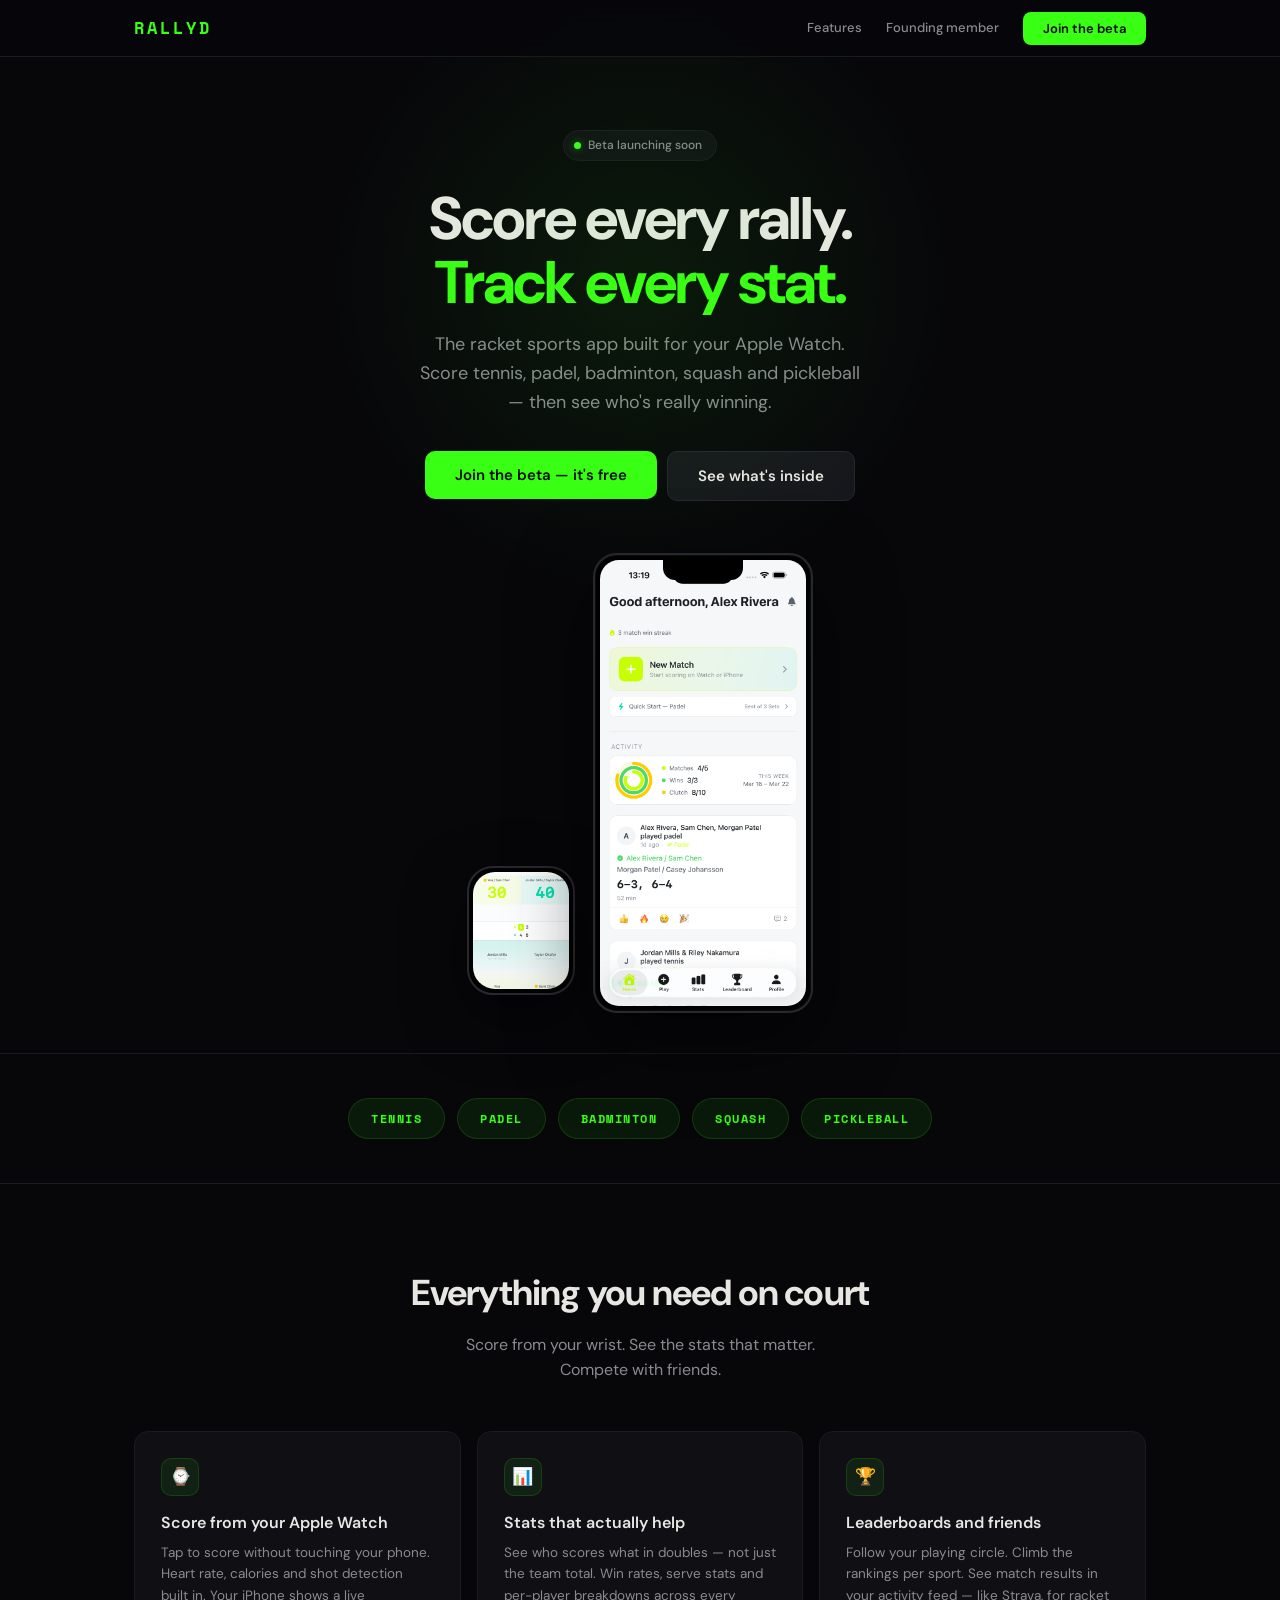
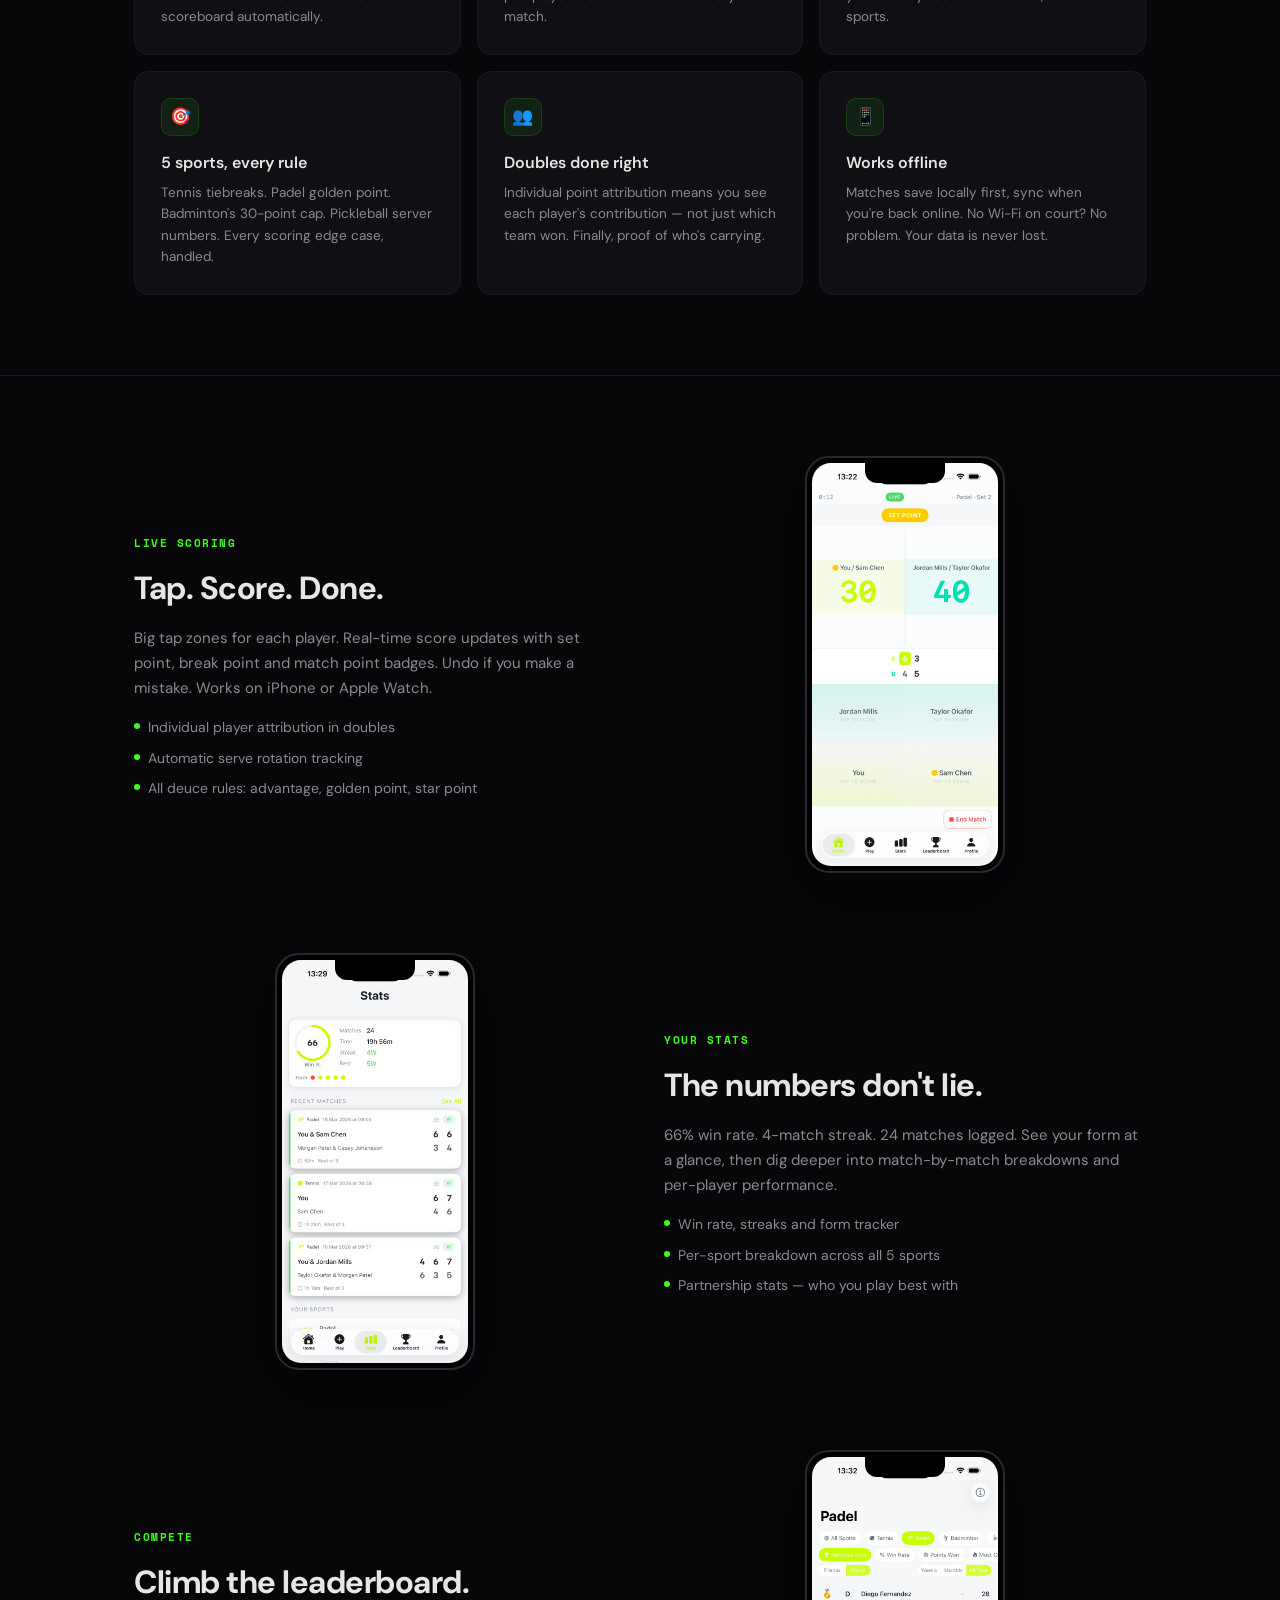
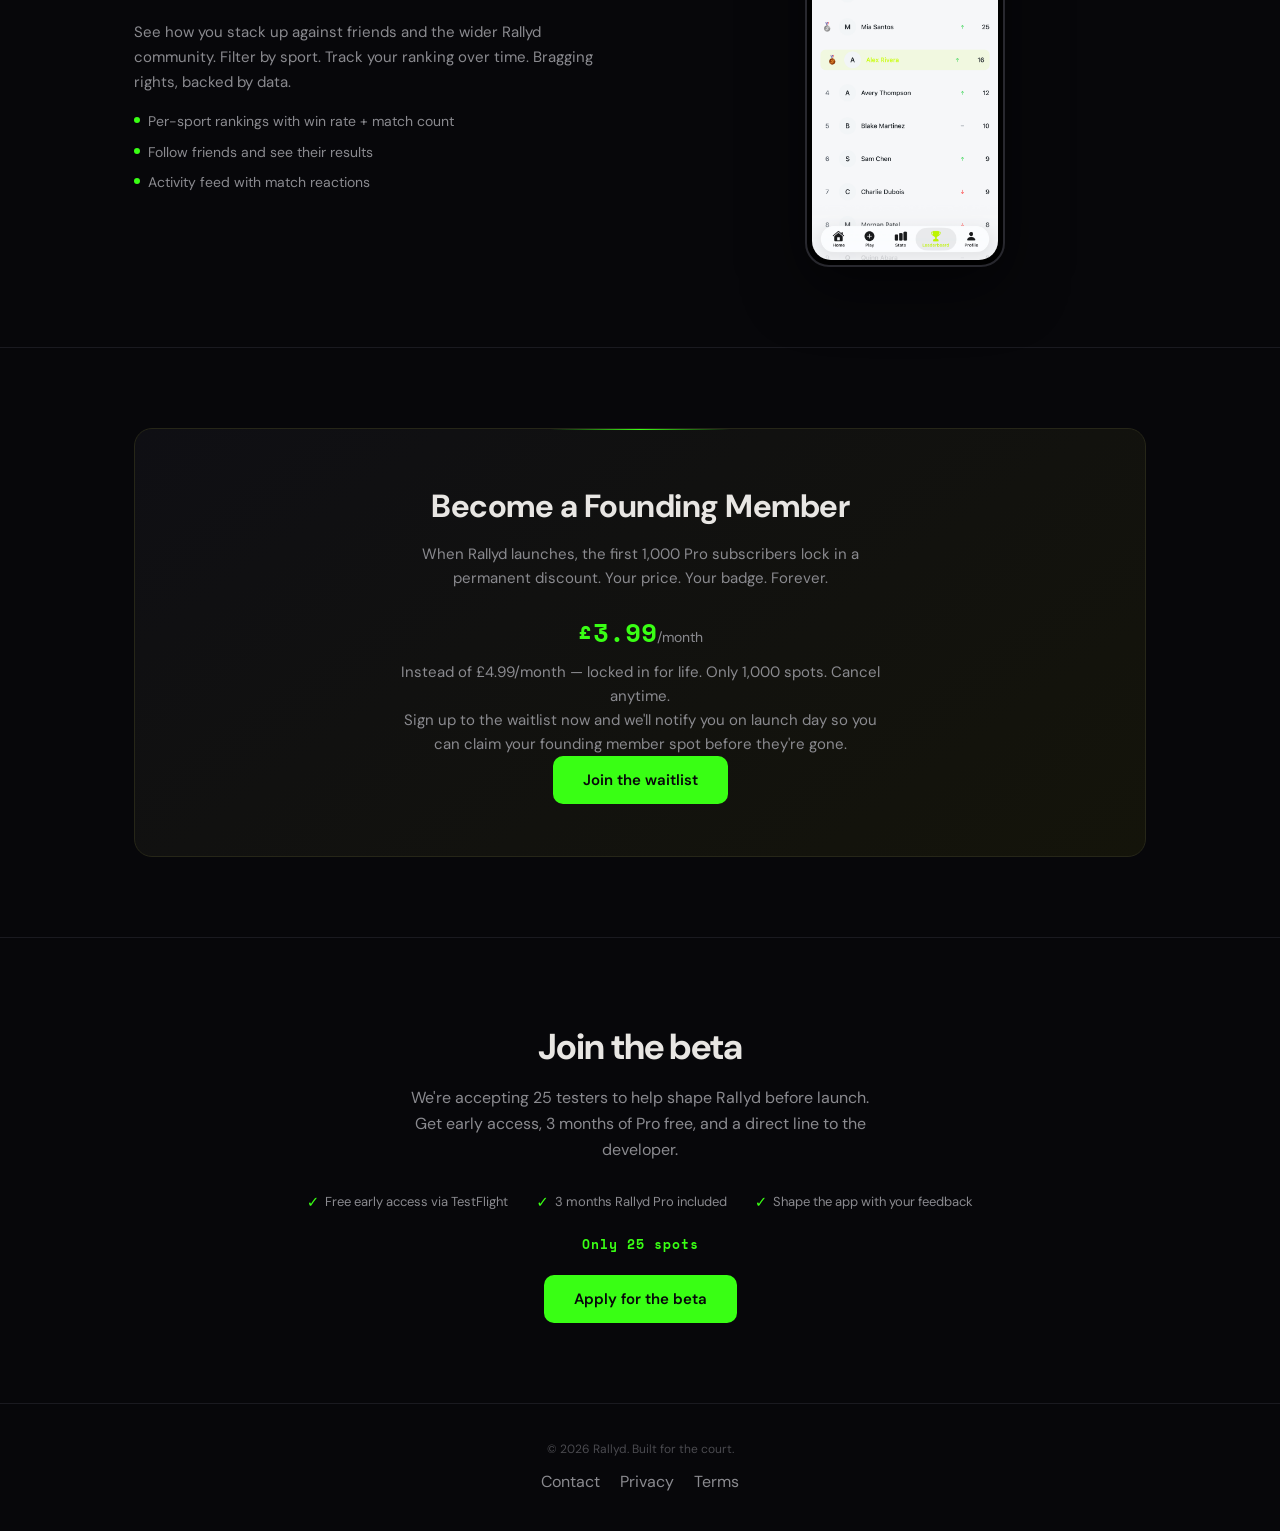
==== commit c3ae0766: "Separate beta vs founding member sections, update to £3.99" ====
--- a/index.html
+++ b/index.html
@@ -3,199 +3,288 @@
 <head>
 <meta charset="UTF-8">
 <meta name="viewport" content="width=device-width, initial-scale=1.0">
-<title>Rallyd — Score Every Rally</title>
-<meta name="description" content="Score tennis, padel, pickleball, badminton, and squash from your Apple Watch. Individual player stats and fitness tracking.">
+<title>Rallyd — Score Every Rally. Track Every Stat.</title>
+<meta name="description" content="The racket sports scoring app built for your Apple Watch. Score tennis, padel, badminton, squash and pickleball with one tap. Track stats, climb leaderboards, play smarter.">
+<meta name="theme-color" content="#0A0A0C">
+<meta property="og:title" content="Rallyd — Score Every Rally. Track Every Stat.">
+<meta property="og:description" content="5 sports. One app. Score from your wrist.">
+<meta property="og:type" content="website">
+<meta property="og:url" content="https://rallyd.app">
 <link rel="canonical" href="https://rallyd.app">
 <link rel="preconnect" href="https://fonts.googleapis.com">
 <link rel="preconnect" href="https://fonts.gstatic.com" crossorigin>
-<link href="https://fonts.googleapis.com/css2?family=DM+Sans:opsz,wght@9..40,400;9..40,500;9..40,600;9..40,700&family=Space+Mono:wght@400;700&display=swap" rel="stylesheet">
+<link href="https://fonts.googleapis.com/css2?family=DM+Sans:opsz,wght@9..40,300;9..40,400;9..40,500;9..40,600;9..40,700&family=Space+Mono:wght@400;700&display=swap" rel="stylesheet">
 <style>
+*,*::before,*::after{margin:0;padding:0;box-sizing:border-box}
 :root{
-  --lime:#C8F542;
-  --lime-dim:rgba(200,245,66,.10);
-  --lime-glow:rgba(200,245,66,.06);
-  --bg:#0C0C0E;
-  --card:#151518;
-  --border:rgba(255,255,255,.05);
-  --w:#F2F2EF;
-  --g1:#999;
-  --g2:#666;
-  --g3:#444;
-  --mono:'Space Mono',monospace;
-  --sans:'DM Sans',sans-serif;
+--bg:#07070a;--card:#0f0f14;--elevated:#16161c;
+--green:#39FF14;--green-dim:rgba(57,255,20,.15);--green-glow:rgba(57,255,20,.08);
+--text:#e8e6e3;--muted:#8a8a8f;--dim:#4a4a4f;
+--border:#1a1a20;--border-l:#252530;
+--body:'DM Sans',system-ui,sans-serif;--mono:'Space Mono',monospace;
 }
-*{margin:0;padding:0;box-sizing:border-box}
 html{scroll-behavior:smooth;-webkit-font-smoothing:antialiased}
-body{background:var(--bg);color:var(--w);font-family:var(--sans)}
-
-/* subtle top glow */
-body::before{content:'';position:fixed;top:-300px;left:50%;transform:translateX(-50%);width:800px;height:600px;background:radial-gradient(ellipse,var(--lime-glow),transparent 70%);pointer-events:none;z-index:0}
-
-.wrap{position:relative;z-index:1;max-width:900px;margin:0 auto;padding:0 24px}
-
-/* NAV */
-nav{display:flex;justify-content:space-between;align-items:center;padding:24px 0}
-.logo{display:flex;align-items:center;gap:10px;text-decoration:none}
-.logo img{height:30px;width:auto}
-.logo span{font-family:var(--mono);font-weight:700;font-size:17px;color:var(--w);letter-spacing:-.5px}
-nav a.cta{padding:8px 20px;background:var(--lime);color:var(--bg);font-size:13px;font-weight:700;border-radius:20px;text-decoration:none;transition:opacity .15s}
-nav a.cta:hover{opacity:.85}
-
-/* HERO */
-.hero{text-align:center;padding:100px 0 40px;max-width:600px;margin:0 auto}
-.hero h1{font-family:var(--mono);font-size:clamp(28px,5.5vw,44px);font-weight:700;line-height:1.15;letter-spacing:-1.5px;margin-bottom:18px}
-.hero h1 span{color:var(--lime)}
-.hero p{font-size:16px;color:var(--g1);line-height:1.7;margin-bottom:32px}
+body{background:var(--bg);color:var(--text);font-family:var(--body);line-height:1.6;overflow-x:hidden}
+a{color:inherit;text-decoration:none}
+img{max-width:100%;display:block}
+.wrap{max-width:1060px;margin:0 auto;padding:0 24px}
+
+/* ── NAV ── */
+nav{position:fixed;top:0;left:0;right:0;z-index:100;
+backdrop-filter:blur(20px) saturate(1.3);-webkit-backdrop-filter:blur(20px) saturate(1.3);
+background:rgba(7,7,10,.8);border-bottom:1px solid var(--border)}
+.nav-in{max-width:1060px;margin:0 auto;padding:0 24px;display:flex;align-items:center;justify-content:space-between;height:56px}
+.logo{font-family:var(--mono);font-weight:700;font-size:17px;letter-spacing:3px;color:var(--green)}
+.nav-r{display:flex;align-items:center;gap:24px}
+.nav-r a{font-size:13px;font-weight:500;color:var(--muted);transition:color .2s}
+.nav-r a:hover{color:var(--text)}
+.btn{display:inline-flex;align-items:center;gap:8px;font-family:var(--body);font-weight:600;border:none;cursor:pointer;transition:transform .12s,box-shadow .2s}
+.btn-g{background:var(--green);color:#07070a;font-size:13px;padding:8px 20px;border-radius:8px}
+.btn-g:hover{transform:translateY(-1px);box-shadow:0 0 28px rgba(57,255,20,.3)}
+.btn-lg{font-size:15px;padding:14px 30px;border-radius:10px}
+.btn-ghost{background:var(--elevated);color:var(--text);font-size:15px;padding:14px 30px;border-radius:10px;border:1px solid var(--border-l)}
+.btn-ghost:hover{border-color:var(--dim);background:#1c1c24}
+@media(max-width:640px){.nav-r a:not(.cta-wrap){display:none}}
+
+/* ── HERO ── */
+.hero{padding:130px 0 40px;text-align:center;position:relative}
+.hero::before{content:'';position:absolute;top:-60px;left:50%;transform:translateX(-50%);width:680px;height:680px;background:radial-gradient(circle,var(--green-glow),transparent 65%);pointer-events:none}
+.badge{display:inline-flex;align-items:center;gap:7px;background:var(--card);border:1px solid var(--border);border-radius:100px;padding:5px 14px 5px 10px;font-size:12px;font-weight:500;color:var(--muted);margin-bottom:26px}
+.badge i{width:7px;height:7px;border-radius:50%;background:var(--green);box-shadow:0 0 8px rgba(57,255,20,.4);animation:pulse 2.5s ease-in-out infinite}
+@keyframes pulse{0%,100%{opacity:1;transform:scale(1)}50%{opacity:.3;transform:scale(.8)}}
+h1{font-size:clamp(34px,6.5vw,60px);font-weight:700;line-height:1.06;letter-spacing:-2px;max-width:620px;margin:0 auto 16px}
+h1 em{color:var(--green);font-style:normal}
+.hero .sub{font-size:clamp(15px,2vw,18px);color:var(--muted);max-width:460px;margin:0 auto 34px;line-height:1.6}
 .hero-btns{display:flex;gap:10px;justify-content:center;flex-wrap:wrap}
-.btn-primary{padding:12px 28px;background:var(--lime);color:var(--bg);font-weight:700;font-size:14px;border-radius:24px;text-decoration:none;transition:opacity .15s}
-.btn-primary:hover{opacity:.85}
-.btn-ghost{padding:12px 28px;border:1.5px solid var(--g3);color:var(--g1);font-weight:600;font-size:14px;border-radius:24px;text-decoration:none;transition:border-color .2s,color .2s}
-.btn-ghost:hover{border-color:var(--g1);color:var(--w)}
-
-/* SCORE CARD */
-.score-wrap{max-width:320px;margin:48px auto 80px}
-.score-card{background:var(--card);border:1px solid var(--border);border-radius:18px;padding:22px 24px}
-.sc-top{display:flex;justify-content:space-between;align-items:center;margin-bottom:12px}
-.sc-label{font-size:10px;color:var(--g2);text-transform:uppercase;letter-spacing:1.5px;font-weight:600}
-.sc-badge{font-family:var(--mono);font-size:9px;padding:2px 8px;border-radius:8px;border:1px solid;transition:all .4s}
-.sc-players{display:flex;align-items:center;justify-content:space-between}
-.sc-player{text-align:center;flex:1}
-.sc-name{font-size:11px;font-weight:500;margin-bottom:4px}
-.sc-val{font-family:var(--mono);font-size:40px;font-weight:700;transition:opacity .3s}
-.sc-vs{font-size:10px;color:var(--g3);font-weight:700;letter-spacing:1px}
-.sc-set{text-align:center;margin-top:10px;padding-top:10px;border-top:1px solid var(--border);font-family:var(--mono);font-size:11px;color:var(--g3);letter-spacing:1px}
-
-/* SPORTS */
-.sports{display:flex;justify-content:center;gap:10px;flex-wrap:wrap;margin-bottom:80px}
-.sp{padding:8px 18px;border:1px solid var(--border);border-radius:28px;font-size:13px;font-weight:600;color:var(--g1);background:transparent;transition:border-color .2s,color .2s}
-.sp:hover{border-color:var(--g2);color:var(--w)}
-
-/* FEATURES */
-.features{margin-bottom:80px}
-.features h2{font-family:var(--mono);font-size:22px;font-weight:700;letter-spacing:-1px;margin-bottom:32px;text-align:center}
-.fg{display:grid;grid-template-columns:repeat(3,1fr);gap:12px}
-.f{background:var(--card);border:1px solid var(--border);border-radius:14px;padding:24px 20px}
-.f h3{font-size:14px;font-weight:700;margin-bottom:6px}
-.f p{font-size:13px;color:var(--g1);line-height:1.55}
-
-/* BETA */
-.beta{text-align:center;margin-bottom:80px}
-.beta-inner{border:1px solid rgba(200,245,66,.12);border-radius:20px;padding:48px 32px;background:linear-gradient(160deg,rgba(200,245,66,.03),transparent 60%)}
-.beta-tag{display:inline-block;padding:4px 12px;border:1px solid var(--g3);border-radius:12px;font-size:10px;font-weight:700;color:var(--g1);letter-spacing:1px;text-transform:uppercase;margin-bottom:16px}
-.beta h2{font-family:var(--mono);font-size:22px;font-weight:700;margin-bottom:10px;letter-spacing:-.5px}
-.beta p{font-size:14px;color:var(--g1);line-height:1.6;margin-bottom:24px;max-width:400px;margin-left:auto;margin-right:auto}
-.perks{display:flex;justify-content:center;gap:20px;margin-top:20px;flex-wrap:wrap}
-.pk{font-size:12px;color:var(--g2);display:flex;align-items:center;gap:4px}
-.pk b{color:var(--lime);font-weight:700}
-
-/* NOTIFY */
-.notify{text-align:center;margin-bottom:60px;font-size:14px;color:var(--g2)}
-.notify a{color:var(--lime);text-decoration:none;font-weight:600}
-
-/* FOOTER */
-footer{border-top:1px solid var(--border);padding:24px 0;display:flex;justify-content:space-between;align-items:center;flex-wrap:wrap;gap:12px;margin-bottom:20px}
-footer a{font-size:12px;color:var(--g3);text-decoration:none;transition:color .15s}
-footer a:hover{color:var(--g1)}
-.fl{display:flex;gap:16px;flex-wrap:wrap}
-.fc{font-size:11px;color:var(--g3)}
-
-@media(max-width:700px){.fg{grid-template-columns:1fr 1fr}}
-@media(max-width:500px){
-  .hero{padding:60px 0 30px}
-  .fg{grid-template-columns:1fr}
-  .beta-inner{padding:36px 20px}
-  .perks{flex-direction:column;gap:8px}
-  footer{flex-direction:column;text-align:center}
+
+/* ── DEVICE FRAMES ── */
+.devices{margin:52px auto 0;display:flex;justify-content:center;align-items:flex-end;gap:18px;max-width:440px;position:relative}
+.phone{width:220px;flex-shrink:0}
+.phone-body{background:#000;border-radius:24px;border:2.5px solid #28282e;padding:5px;box-shadow:0 30px 80px rgba(0,0,0,.6),0 0 0 1px rgba(255,255,255,.04) inset}
+.phone-scr{border-radius:19px;overflow:hidden;aspect-ratio:9/19.5;position:relative}
+.phone-scr img{width:100%;height:100%;object-fit:cover;object-position:top}
+.phone-notch{position:absolute;top:0;left:50%;transform:translateX(-50%);width:80px;height:20px;background:#000;border-radius:0 0 12px 12px;z-index:2}
+.watch{width:108px;flex-shrink:0;margin-bottom:18px}
+.watch-body{background:#000;border-radius:26px;border:2.5px solid #28282e;padding:4px;box-shadow:0 24px 60px rgba(0,0,0,.5)}
+.watch-scr{border-radius:22px;overflow:hidden;aspect-ratio:1/1.22}
+.watch-scr img{width:100%;height:100%;object-fit:cover}
+
+/* ── SPORTS ROW ── */
+.sports{padding:44px 0;border-top:1px solid var(--border);border-bottom:1px solid var(--border)}
+.sports-row{display:flex;justify-content:center;gap:12px;flex-wrap:wrap}
+.pill{font-family:var(--mono);font-size:12px;font-weight:700;letter-spacing:1.5px;text-transform:uppercase;color:var(--green);background:var(--green-glow);border:1px solid var(--green-dim);padding:10px 22px;border-radius:100px;transition:background .2s,box-shadow .2s}
+.pill:hover{background:var(--green-dim);box-shadow:0 0 20px var(--green-glow)}
+
+/* ── FEATURES ── */
+.features{padding:80px 0}
+.sh{text-align:center;margin-bottom:48px}
+.sh h2{font-size:clamp(26px,4vw,36px);font-weight:700;letter-spacing:-.8px;margin-bottom:10px}
+.sh p{color:var(--muted);font-size:16px;max-width:420px;margin:0 auto}
+.fg{display:grid;grid-template-columns:repeat(auto-fit,minmax(280px,1fr));gap:16px}
+.fc{background:var(--card);border:1px solid var(--border);border-radius:14px;padding:26px;transition:border-color .2s,transform .2s}
+.fc:hover{border-color:var(--border-l);transform:translateY(-2px)}
+.fc-ico{width:38px;height:38px;border-radius:10px;background:var(--green-glow);border:1px solid var(--green-dim);display:flex;align-items:center;justify-content:center;margin-bottom:14px;font-size:17px}
+.fc h3{font-size:16px;font-weight:600;margin-bottom:6px}
+.fc p{font-size:13.5px;color:var(--muted);line-height:1.6}
+
+/* ── SHOWCASE ROWS ── */
+.showcase{padding:80px 0;border-top:1px solid var(--border)}
+.sc-row{display:grid;grid-template-columns:1fr 1fr;gap:48px;align-items:center;margin-bottom:80px}
+.sc-row:last-child{margin-bottom:0}
+.sc-row.flip .sc-text{order:2}
+.sc-row.flip .sc-img{order:1}
+.sc-text h2{font-size:clamp(24px,3.5vw,32px);font-weight:700;letter-spacing:-.5px;margin-bottom:12px}
+.sc-text p{color:var(--muted);font-size:15px;line-height:1.65;margin-bottom:16px}
+.sc-text .tag{display:inline-block;font-family:var(--mono);font-size:11px;font-weight:700;color:var(--green);letter-spacing:1.5px;text-transform:uppercase;margin-bottom:10px}
+.sc-img{display:flex;justify-content:center}
+.sc-phone{width:200px}
+.sc-phone .phone-body{box-shadow:0 20px 60px rgba(0,0,0,.5)}
+.sc-list{list-style:none;display:flex;flex-direction:column;gap:8px}
+.sc-list li{display:flex;align-items:flex-start;gap:8px;font-size:14px;color:var(--muted)}
+.sc-list li::before{content:'';width:6px;height:6px;border-radius:50%;background:var(--green);margin-top:7px;flex-shrink:0}
+
+/* ── FOUNDING MEMBER ── */
+.founding{padding:80px 0;border-top:1px solid var(--border)}
+.fm-card{background:linear-gradient(145deg,var(--card) 0%,#14140a 100%);border:1px solid #262618;border-radius:18px;padding:clamp(32px,5vw,52px);text-align:center;position:relative;overflow:hidden}
+.fm-card::before{content:'';position:absolute;top:-1px;left:50%;transform:translateX(-50%);width:180px;height:2px;background:linear-gradient(90deg,transparent,var(--green),transparent)}
+.fm-card h2{font-size:clamp(24px,3.5vw,32px);font-weight:700;letter-spacing:-.5px;margin-bottom:10px}
+.fm-card>p{color:var(--muted);font-size:15px;max-width:480px;margin:0 auto}
+.fm-price{font-family:var(--mono);font-size:26px;font-weight:700;color:var(--green);margin:22px 0 6px}
+.fm-price span{font-size:14px;color:var(--muted);font-family:var(--body);font-weight:400}
+.fm-small{font-size:12px;color:var(--dim);margin-bottom:8px}
+.fm-detail{font-size:13px;color:var(--muted);max-width:420px;margin:0 auto 24px;line-height:1.6}
+
+/* ── BETA CTA ── */
+.beta-cta{padding:80px 0;text-align:center;border-top:1px solid var(--border)}
+.beta-cta h2{font-size:clamp(26px,4vw,36px);font-weight:700;letter-spacing:-.8px;margin-bottom:10px}
+.beta-sub{color:var(--muted);font-size:16px;max-width:460px;margin:0 auto 28px;line-height:1.6}
+.perks{display:flex;justify-content:center;gap:28px;margin-bottom:20px;flex-wrap:wrap}
+.perks div{display:flex;align-items:center;gap:6px;font-size:13px;color:var(--muted)}
+.perks div span{color:var(--green);font-size:15px}
+.beta-spots{font-family:var(--mono);font-size:13px;font-weight:700;color:var(--green);letter-spacing:1px;margin-bottom:20px}
+
+/* ── FOOTER ── */
+footer{padding:36px 0;border-top:1px solid var(--border);text-align:center}
+footer p{font-size:12px;color:var(--dim)}
+footer a{color:var(--muted);transition:color .15s}
+footer a:hover{color:var(--green)}
+.flinks{display:flex;justify-content:center;gap:20px;margin-top:10px}
+
+/* ── RESPONSIVE ── */
+@media(max-width:768px){
+.sc-row{grid-template-columns:1fr;text-align:center}
+.sc-row.flip .sc-text{order:1}
+.sc-row.flip .sc-img{order:2}
+.sc-img{margin-bottom:10px}
+.sc-phone{width:170px}
+.sc-list{align-items:center}
 }
+@media(max-width:480px){
+.devices{gap:10px}.phone{width:180px}.watch{width:90px;margin-bottom:12px}
+.hero-btns{flex-direction:column;align-items:center}
+.btn-lg,.btn-ghost{width:100%;max-width:260px;justify-content:center}
+}
+
+/* ── FADE IN ── */
+.fi{opacity:0;transform:translateY(18px);transition:opacity .5s ease,transform .5s ease}
+.fi.vis{opacity:1;transform:translateY(0)}
 </style>
 </head>
 <body>
-<div class="wrap">
-
-<nav>
-  <a href="/" class="logo">
-    <img src="[data-uri]" alt="R">
-    <span>rallyd</span>
-  </a>
-  <a href="#beta" class="cta">Join the Beta</a>
-</nav>
-
-<section class="hero">
-  <h1>Score every rally.<br><span>From your wrist.</span></h1>
-  <p>One-tap match scoring on Apple Watch. Individual player stats, live fitness tracking, and a social layer — across tennis, padel, pickleball, badminton, and squash.</p>
-  <div class="hero-btns">
-    <a href="https://forms.gle/pp6Dbv9s7a9PHV718" target="_blank" class="btn-primary">Apply for Beta Access</a>
-    <a href="#features" class="btn-ghost">See Features</a>
-  </div>
-</section>
-
-<div class="score-wrap">
-  <div class="score-card">
-    <div class="sc-top">
-      <span class="sc-label">Padel · Doubles</span>
-      <span class="sc-badge" style="border-color:#D4A24A;color:#D4A24A">Match Point</span>
-    </div>
-    <div class="sc-players">
-      <div class="sc-player"><div class="sc-name" style="color:var(--lime)">Carl & Alex</div><div class="sc-val" id="s1">40</div></div>
-      <div class="sc-vs">VS</div>
-      <div class="sc-player"><div class="sc-name" style="color:#6EB0FF">Maya & Rui</div><div class="sc-val" id="s2">30</div></div>
-    </div>
-    <div class="sc-set">6-4 · 5-4</div>
-  </div>
-</div>
-
-<div class="sports">
-  <span class="sp">Tennis</span>
-  <span class="sp">Padel</span>
-  <span class="sp">Pickleball</span>
-  <span class="sp">Badminton</span>
-  <span class="sp">Squash</span>
-</div>
-
-<section class="features" id="features">
-  <h2>Built for the court</h2>
-  <div class="fg">
-    <div class="f"><h3>One-Tap Scoring</h3><p>Score from your wrist mid-rally. Large tap zones, haptic feedback, and automatic server tracking.</p></div>
-    <div class="f"><h3>Player-Level Stats</h3><p>Every point attributed to the player who won it. Personal win rates and clutch stats — even in doubles.</p></div>
-    <div class="f"><h3>Fitness Tracking</h3><p>Heart rate, calories, shots detected, and steps captured via Apple Watch during every match.</p></div>
-    <div class="f"><h3>Leaderboards</h3><p>Compete with friends and your local community. Per-sport rankings updated as you play.</p></div>
-    <div class="f"><h3>Social Feed</h3><p>Follow friends, see match results, and react to performances. Your racket sport network.</p></div>
-    <div class="f"><h3>Never Lose a Match</h3><p>Every point saved locally. App crash or battery dies? Pick up exactly where you left off.</p></div>
-  </div>
-</section>
-
-<section class="beta" id="beta">
-  <div class="beta-inner">
-    <div class="beta-tag">Limited Spots</div>
-    <h2>Join the Beta</h2>
-    <p>We're handpicking testers across all five sports. Early TestFlight access and 3 months of Rallyd Pro completely free.</p>
-    <a href="https://forms.gle/pp6Dbv9s7a9PHV718" target="_blank" class="btn-primary">Apply for Beta Access</a>
-    <div class="perks">
-      <span class="pk"><b>✓</b> 3 months Pro free</span>
-      <span class="pk"><b>✓</b> Early access</span>
-      <span class="pk"><b>✓</b> Shape the product</span>
-    </div>
-  </div>
-</section>
-
-<div class="notify">Not ready for beta? <a href="https://forms.gle/pp6Dbv9s7a9PHV718" target="_blank">Get notified at launch.</a></div>
-
-<footer>
-  <div class="fl">
-    <a href="https://tiktok.com/@rallyd" target="_blank">TikTok</a>
-    <a href="https://instagram.com/rallyd.app" target="_blank">Instagram</a>
-    <a href="mailto:hello@rallyd.app">Contact</a>
-    <a href="/privacy.html">Privacy</a>
-    <a href="/terms.html">Terms</a>
-  </div>
-  <div class="fc">© 2026 Rallyd</div>
-</footer>
-
-</div>
+
+<nav><div class="nav-in">
+<a href="/" class="logo">RALLYD</a>
+<div class="nav-r">
+<a href="#features">Features</a>
+<a href="#founding">Founding member</a>
+<a class="cta-wrap" href="#beta"><button class="btn btn-g">Join the beta</button></a>
+</div>
+</div></nav>
+
+<!-- HERO -->
+<section class="hero"><div class="wrap">
+<div class="badge"><i></i> Beta launching soon</div>
+<h1>Score every rally.<br><em>Track every stat.</em></h1>
+<p class="sub">The racket sports app built for your Apple Watch. Score tennis, padel, badminton, squash and pickleball — then see who's really winning.</p>
+<div class="hero-btns">
+<a href="https://forms.gle/pp6Dbv9s7a9PHV718" target="_blank" rel="noopener"><button class="btn btn-g btn-lg">Join the beta — it's free</button></a>
+<a href="#features"><button class="btn btn-ghost">See what's inside</button></a>
+</div>
+<div class="devices">
+<div class="watch"><div class="watch-body"><div class="watch-scr"><img src="images/scoring_live_match.png" alt="Rallyd scoring on Apple Watch" loading="lazy"></div></div></div>
+<div class="phone"><div class="phone-body"><div class="phone-scr"><div class="phone-notch"></div><img src="images/home_feed_top.png" alt="Rallyd home feed showing activity, win streak, and match results" loading="lazy"></div></div></div>
+</div>
+</div></section>
+
+<!-- SPORTS STRIP -->
+<section class="sports"><div class="wrap">
+<div class="sports-row">
+<span class="pill">Tennis</span>
+<span class="pill">Padel</span>
+<span class="pill">Badminton</span>
+<span class="pill">Squash</span>
+<span class="pill">Pickleball</span>
+</div>
+</div></section>
+
+<!-- FEATURES -->
+<section class="features" id="features"><div class="wrap">
+<div class="sh fi"><h2>Everything you need on court</h2><p>Score from your wrist. See the stats that matter. Compete with friends.</p></div>
+<div class="fg">
+<div class="fc fi"><div class="fc-ico">⌚</div><h3>Score from your Apple Watch</h3><p>Tap to score without touching your phone. Heart rate, calories and shot detection built in. Your iPhone shows a live scoreboard automatically.</p></div>
+<div class="fc fi"><div class="fc-ico">📊</div><h3>Stats that actually help</h3><p>See who scores what in doubles — not just the team total. Win rates, serve stats and per-player breakdowns across every match.</p></div>
+<div class="fc fi"><div class="fc-ico">🏆</div><h3>Leaderboards and friends</h3><p>Follow your playing circle. Climb the rankings per sport. See match results in your activity feed — like Strava, for racket sports.</p></div>
+<div class="fc fi"><div class="fc-ico">🎯</div><h3>5 sports, every rule</h3><p>Tennis tiebreaks. Padel golden point. Badminton's 30-point cap. Pickleball server numbers. Every scoring edge case, handled.</p></div>
+<div class="fc fi"><div class="fc-ico">👥</div><h3>Doubles done right</h3><p>Individual point attribution means you see each player's contribution — not just which team won. Finally, proof of who's carrying.</p></div>
+<div class="fc fi"><div class="fc-ico">📱</div><h3>Works offline</h3><p>Matches save locally first, sync when you're back online. No Wi-Fi on court? No problem. Your data is never lost.</p></div>
+</div>
+</div></section>
+
+<!-- SHOWCASE -->
+<section class="showcase"><div class="wrap">
+
+<div class="sc-row fi">
+<div class="sc-text">
+<div class="tag">Live scoring</div>
+<h2>Tap. Score. Done.</h2>
+<p>Big tap zones for each player. Real-time score updates with set point, break point and match point badges. Undo if you make a mistake. Works on iPhone or Apple Watch.</p>
+<ul class="sc-list">
+<li>Individual player attribution in doubles</li>
+<li>Automatic serve rotation tracking</li>
+<li>All deuce rules: advantage, golden point, star point</li>
+</ul>
+</div>
+<div class="sc-img"><div class="sc-phone"><div class="phone-body"><div class="phone-scr"><div class="phone-notch"></div><img src="images/scoring_live_match.png" alt="Live match scoring with SET POINT badge" loading="lazy"></div></div></div></div>
+</div>
+
+<div class="sc-row flip fi">
+<div class="sc-text">
+<div class="tag">Your stats</div>
+<h2>The numbers don't lie.</h2>
+<p>66% win rate. 4-match streak. 24 matches logged. See your form at a glance, then dig deeper into match-by-match breakdowns and per-player performance.</p>
+<ul class="sc-list">
+<li>Win rate, streaks and form tracker</li>
+<li>Per-sport breakdown across all 5 sports</li>
+<li>Partnership stats — who you play best with</li>
+</ul>
+</div>
+<div class="sc-img"><div class="sc-phone"><div class="phone-body"><div class="phone-scr"><div class="phone-notch"></div><img src="images/stats_overview.png" alt="Stats overview showing 66% win rate and recent matches" loading="lazy"></div></div></div></div>
+</div>
+
+<div class="sc-row fi">
+<div class="sc-text">
+<div class="tag">Compete</div>
+<h2>Climb the leaderboard.</h2>
+<p>See how you stack up against friends and the wider Rallyd community. Filter by sport. Track your ranking over time. Bragging rights, backed by data.</p>
+<ul class="sc-list">
+<li>Per-sport rankings with win rate + match count</li>
+<li>Follow friends and see their results</li>
+<li>Activity feed with match reactions</li>
+</ul>
+</div>
+<div class="sc-img"><div class="sc-phone"><div class="phone-body"><div class="phone-scr"><div class="phone-notch"></div><img src="images/leaderboard_top.png" alt="Leaderboard showing top ranked players" loading="lazy"></div></div></div></div>
+</div>
+
+</div></section>
+
+<!-- FOUNDING MEMBER -->
+<section class="founding" id="founding"><div class="wrap">
+<div class="fm-card fi">
+<h2>Become a Founding Member</h2>
+<p>When Rallyd launches, the first 1,000 Pro subscribers lock in a permanent discount. Your price. Your badge. Forever.</p>
+<div class="fm-price">£3.99<span>/month</span></div>
+<p class="fm-small">Instead of £4.99/month — locked in for life. Only 1,000 spots. Cancel anytime.</p>
+<p class="fm-detail">Sign up to the waitlist now and we'll notify you on launch day so you can claim your founding member spot before they're gone.</p>
+<a href="https://forms.gle/pp6Dbv9s7a9PHV718" target="_blank" rel="noopener"><button class="btn btn-g btn-lg">Join the waitlist</button></a>
+</div>
+</div></section>
+
+<!-- BETA CTA -->
+<section class="beta-cta" id="beta"><div class="wrap fi">
+<h2>Join the beta</h2>
+<p class="beta-sub">We're accepting 25 testers to help shape Rallyd before launch. Get early access, 3 months of Pro free, and a direct line to the developer.</p>
+<div class="perks">
+<div><span>✓</span> Free early access via TestFlight</div>
+<div><span>✓</span> 3 months Rallyd Pro included</div>
+<div><span>✓</span> Shape the app with your feedback</div>
+</div>
+<div class="beta-spots">Only 25 spots</div>
+<a href="https://forms.gle/pp6Dbv9s7a9PHV718" target="_blank" rel="noopener"><button class="btn btn-g btn-lg">Apply for the beta</button></a>
+</div></section>
+
+<footer><div class="wrap">
+<p>&copy; 2026 Rallyd. Built for the court.</p>
+<div class="flinks">
+<a href="mailto:hello@rallyd.app">Contact</a>
+<a href="#">Privacy</a>
+<a href="#">Terms</a>
+</div>
+</div></footer>
 
 <script>
-const d=[{a:'40',b:'30',t:'Match Point',c:'#D4A24A'},{a:'15',b:'15',t:'First Set',c:'#555'},{a:'AD',b:'40',t:'Break Point',c:'#9B6FD4'},{a:'40',b:'40',t:'Deuce',c:'#777'},{a:'30',b:'40',t:'Set Point',c:'#6EB0FF'}];
-let i=0;setInterval(()=>{i=(i+1)%d.length;const s=d[i],a=document.getElementById('s1'),b=document.getElementById('s2'),g=document.querySelector('.sc-badge');a.style.opacity=0;b.style.opacity=0;g.style.opacity=0;setTimeout(()=>{a.textContent=s.a;b.textContent=s.b;g.textContent=s.t;g.style.borderColor=s.c;g.style.color=s.c;a.style.opacity=1;b.style.opacity=1;g.style.opacity=1},300)},4000);
+const fi=document.querySelectorAll('.fi');
+const io=new IntersectionObserver(e=>{e.forEach(x=>{if(x.isIntersecting){x.target.classList.add('vis');io.unobserve(x.target)}})},{threshold:.15});
+fi.forEach(x=>io.observe(x));
 </script>
 </body>
 </html>
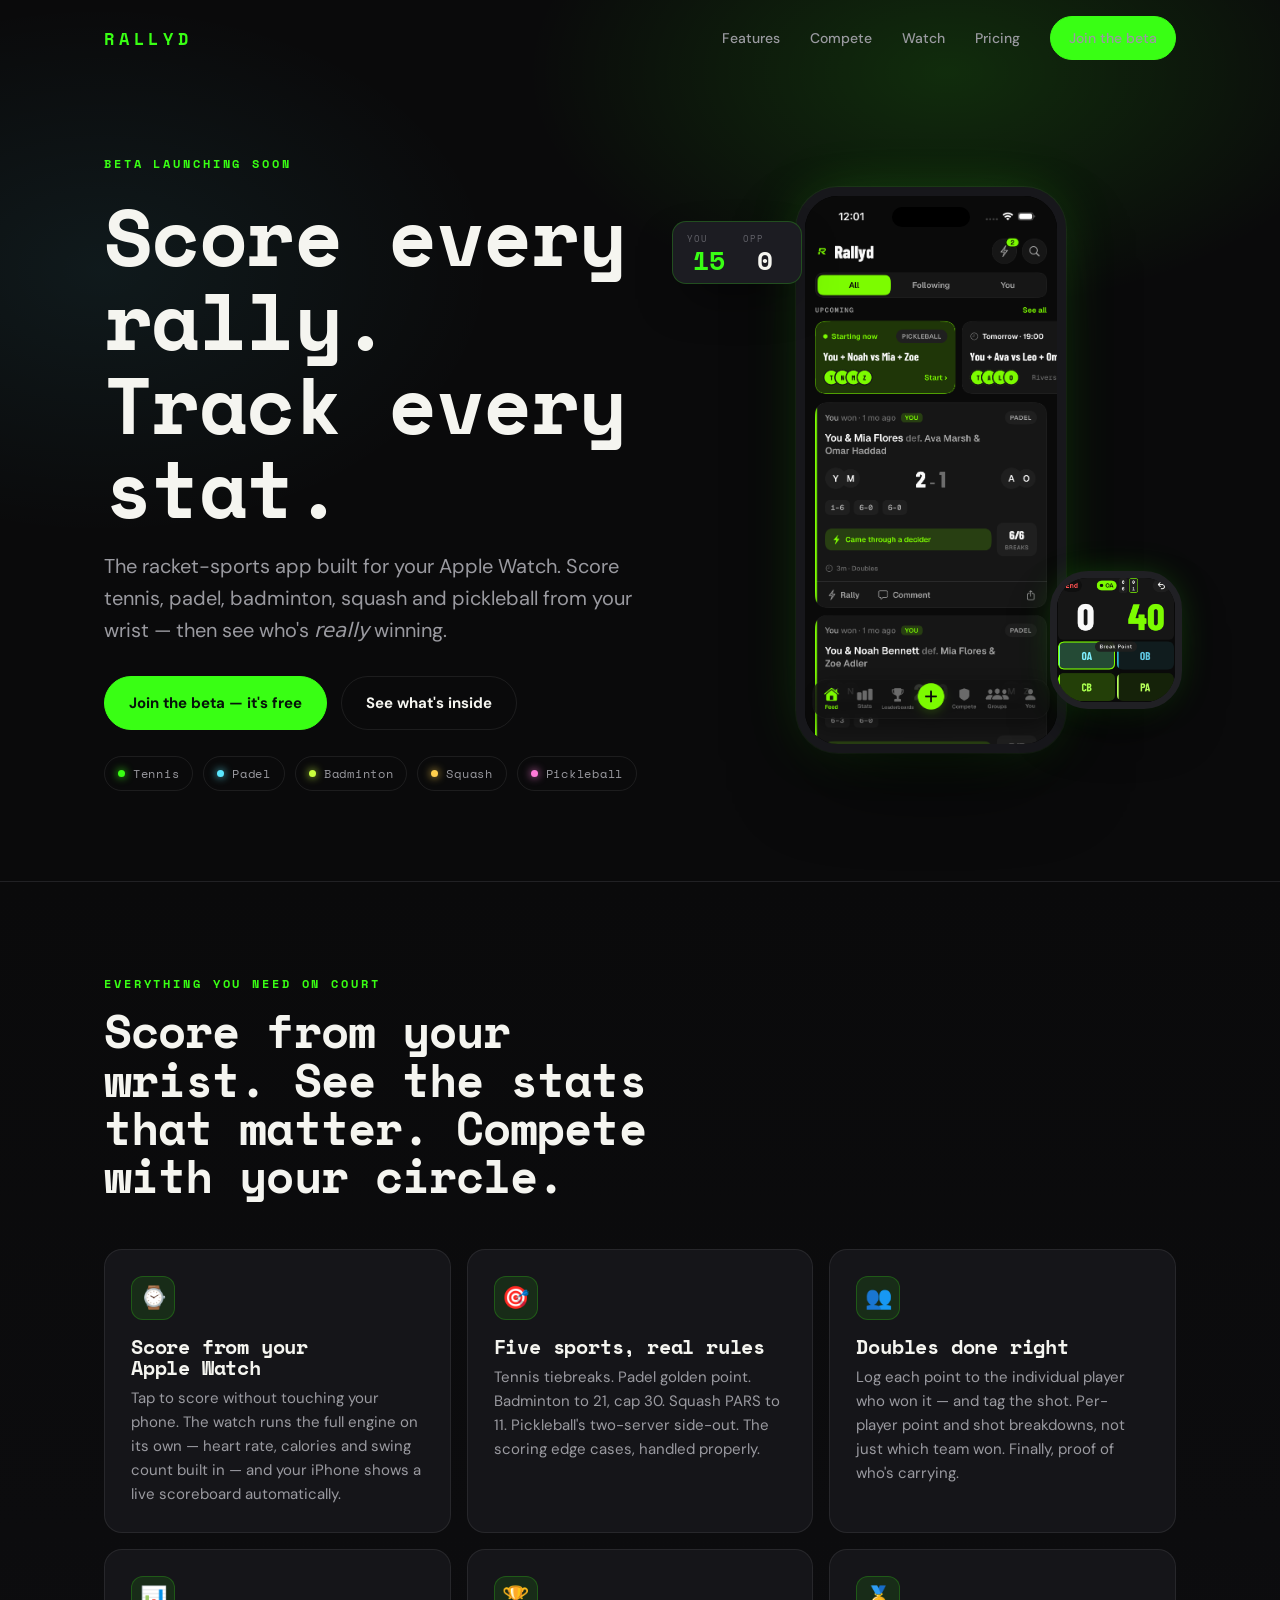
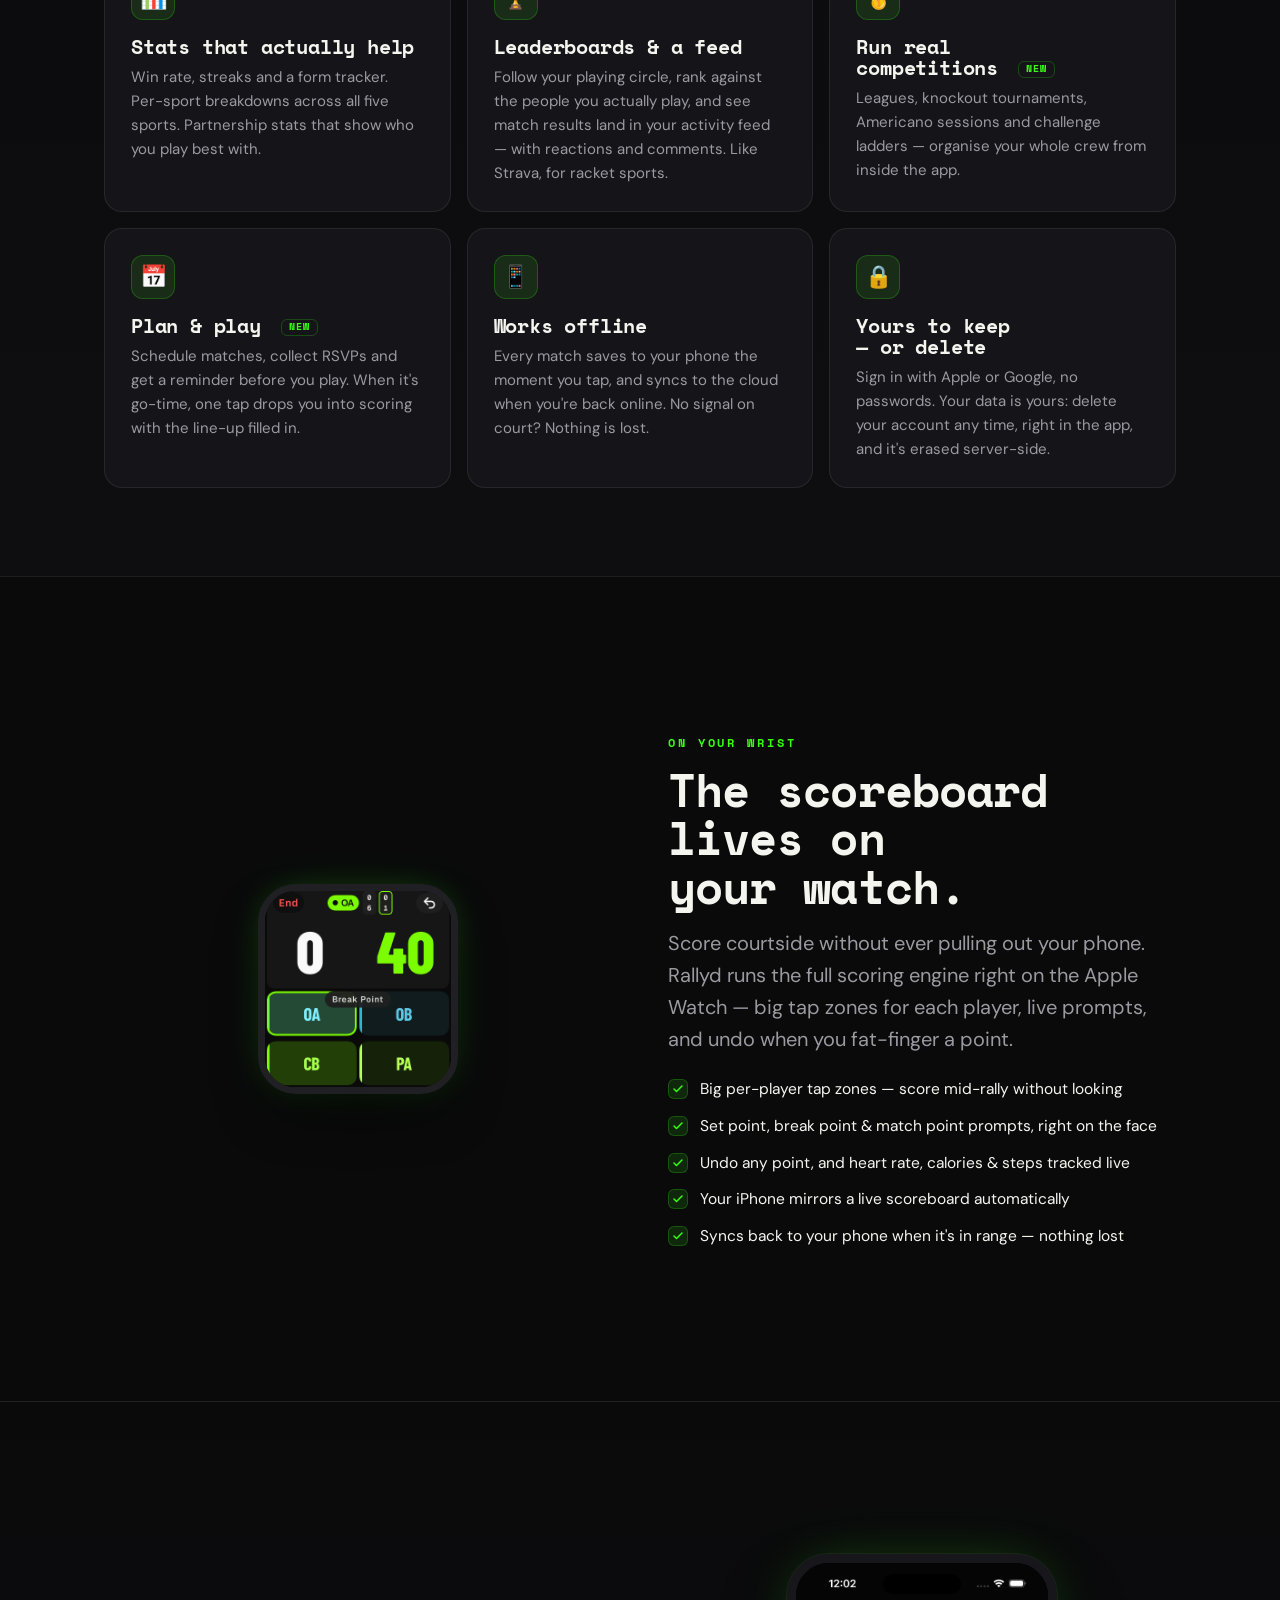
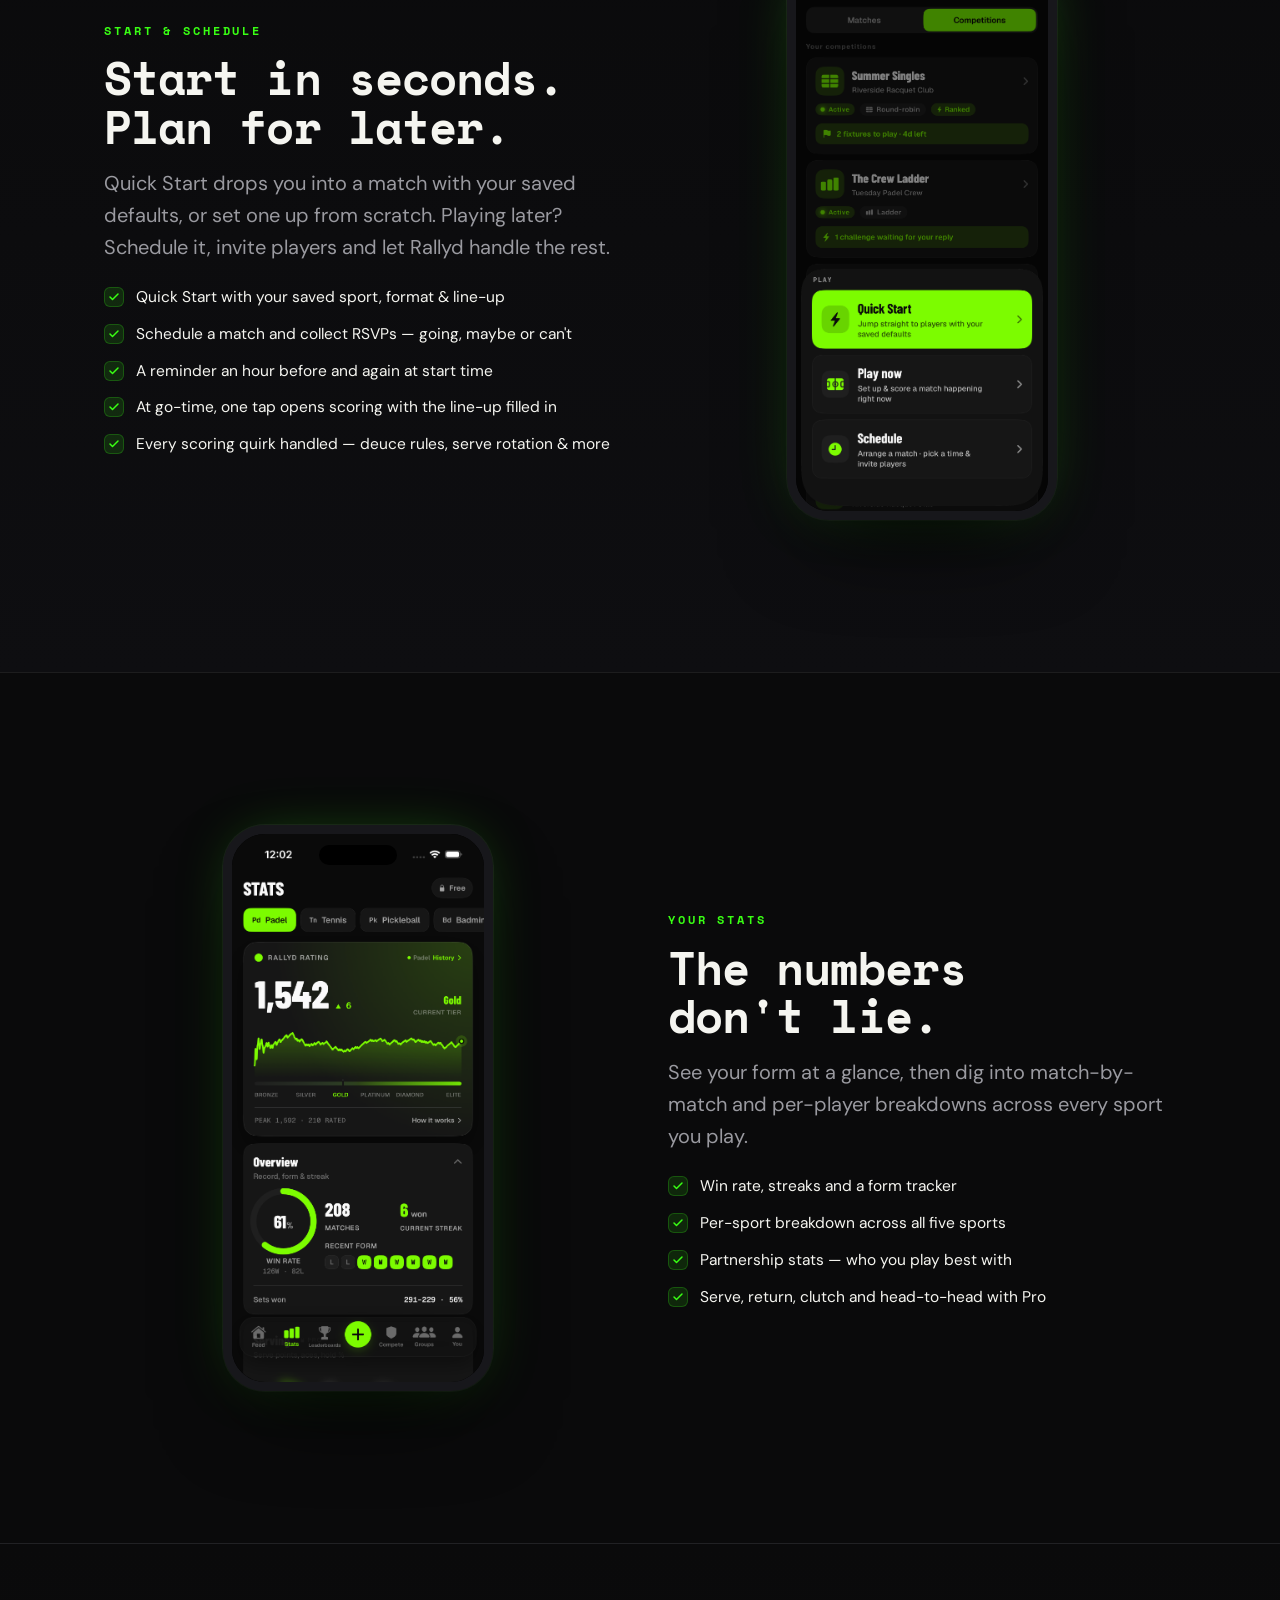
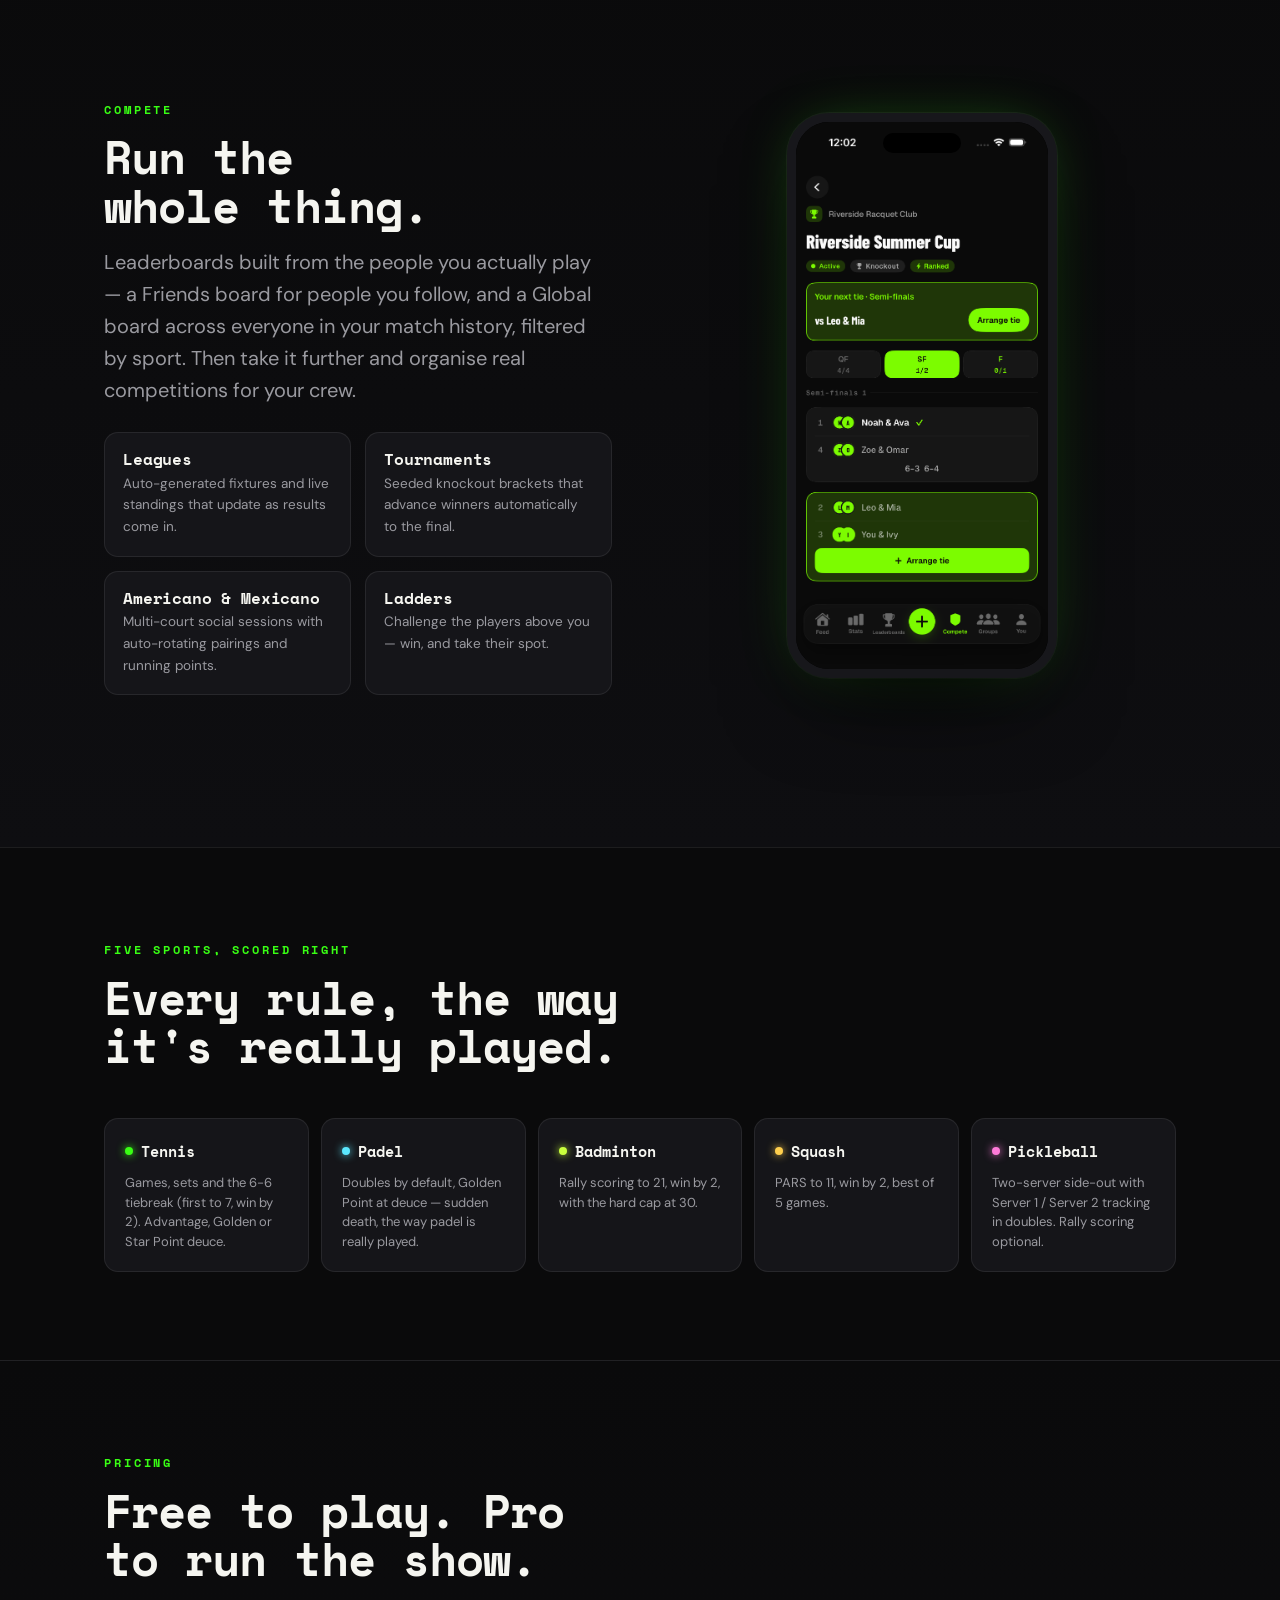
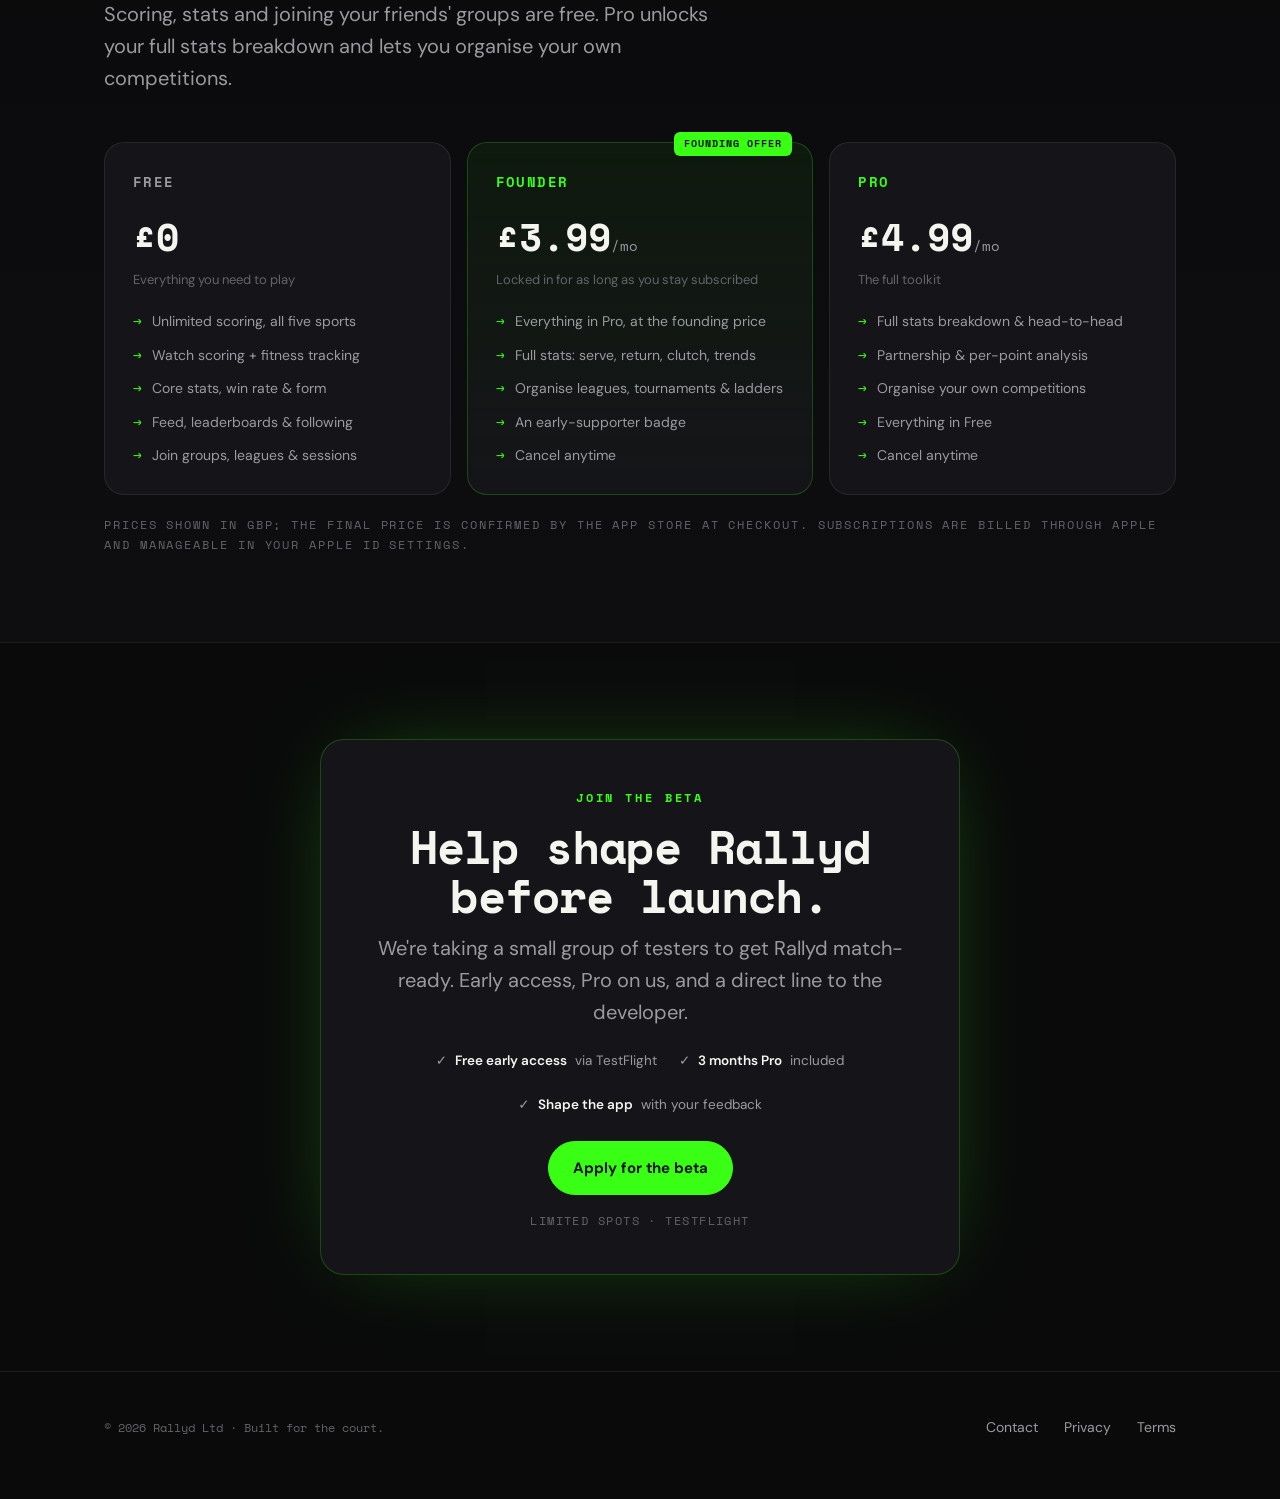
==== commit b8b9684c: "Rebuild the landing page: new motion site with current app screenshots Full marketing rebuild of ind" ====
--- a/index.html
+++ b/index.html
@@ -3,288 +3,451 @@
 <head>
 <meta charset="UTF-8">
 <meta name="viewport" content="width=device-width, initial-scale=1.0">
-<title>Rallyd — Score Every Rally. Track Every Stat.</title>
-<meta name="description" content="The racket sports scoring app built for your Apple Watch. Score tennis, padel, badminton, squash and pickleball with one tap. Track stats, climb leaderboards, play smarter.">
-<meta name="theme-color" content="#0A0A0C">
-<meta property="og:title" content="Rallyd — Score Every Rally. Track Every Stat.">
-<meta property="og:description" content="5 sports. One app. Score from your wrist.">
+<title>Rallyd — Score every rally. Track every stat.</title>
+<meta name="description" content="The racket-sports scoring app built for your Apple Watch. Score tennis, padel, badminton, squash and pickleball from your wrist — then see who's really winning with per-player stats, leaderboards, leagues and more.">
+<link rel="canonical" href="https://rallyd.app">
+<meta property="og:title" content="Rallyd — Score every rally. Track every stat.">
+<meta property="og:description" content="Score racket sports from your Apple Watch. Per-player stats, leaderboards, leagues, tournaments and Americano sessions.">
 <meta property="og:type" content="website">
 <meta property="og:url" content="https://rallyd.app">
-<link rel="canonical" href="https://rallyd.app">
+<meta name="theme-color" content="#0A0A0B">
 <link rel="preconnect" href="https://fonts.googleapis.com">
 <link rel="preconnect" href="https://fonts.gstatic.com" crossorigin>
 <link href="https://fonts.googleapis.com/css2?family=DM+Sans:opsz,wght@9..40,300;9..40,400;9..40,500;9..40,600;9..40,700&family=Space+Mono:wght@400;700&display=swap" rel="stylesheet">
 <style>
-*,*::before,*::after{margin:0;padding:0;box-sizing:border-box}
-:root{
---bg:#07070a;--card:#0f0f14;--elevated:#16161c;
---green:#39FF14;--green-dim:rgba(57,255,20,.15);--green-glow:rgba(57,255,20,.08);
---text:#e8e6e3;--muted:#8a8a8f;--dim:#4a4a4f;
---border:#1a1a20;--border-l:#252530;
---body:'DM Sans',system-ui,sans-serif;--mono:'Space Mono',monospace;
-}
-html{scroll-behavior:smooth;-webkit-font-smoothing:antialiased}
-body{background:var(--bg);color:var(--text);font-family:var(--body);line-height:1.6;overflow-x:hidden}
-a{color:inherit;text-decoration:none}
-img{max-width:100%;display:block}
-.wrap{max-width:1060px;margin:0 auto;padding:0 24px}
-
-/* ── NAV ── */
-nav{position:fixed;top:0;left:0;right:0;z-index:100;
-backdrop-filter:blur(20px) saturate(1.3);-webkit-backdrop-filter:blur(20px) saturate(1.3);
-background:rgba(7,7,10,.8);border-bottom:1px solid var(--border)}
-.nav-in{max-width:1060px;margin:0 auto;padding:0 24px;display:flex;align-items:center;justify-content:space-between;height:56px}
-.logo{font-family:var(--mono);font-weight:700;font-size:17px;letter-spacing:3px;color:var(--green)}
-.nav-r{display:flex;align-items:center;gap:24px}
-.nav-r a{font-size:13px;font-weight:500;color:var(--muted);transition:color .2s}
-.nav-r a:hover{color:var(--text)}
-.btn{display:inline-flex;align-items:center;gap:8px;font-family:var(--body);font-weight:600;border:none;cursor:pointer;transition:transform .12s,box-shadow .2s}
-.btn-g{background:var(--green);color:#07070a;font-size:13px;padding:8px 20px;border-radius:8px}
-.btn-g:hover{transform:translateY(-1px);box-shadow:0 0 28px rgba(57,255,20,.3)}
-.btn-lg{font-size:15px;padding:14px 30px;border-radius:10px}
-.btn-ghost{background:var(--elevated);color:var(--text);font-size:15px;padding:14px 30px;border-radius:10px;border:1px solid var(--border-l)}
-.btn-ghost:hover{border-color:var(--dim);background:#1c1c24}
-@media(max-width:640px){.nav-r a:not(.cta-wrap){display:none}}
-
-/* ── HERO ── */
-.hero{padding:130px 0 40px;text-align:center;position:relative}
-.hero::before{content:'';position:absolute;top:-60px;left:50%;transform:translateX(-50%);width:680px;height:680px;background:radial-gradient(circle,var(--green-glow),transparent 65%);pointer-events:none}
-.badge{display:inline-flex;align-items:center;gap:7px;background:var(--card);border:1px solid var(--border);border-radius:100px;padding:5px 14px 5px 10px;font-size:12px;font-weight:500;color:var(--muted);margin-bottom:26px}
-.badge i{width:7px;height:7px;border-radius:50%;background:var(--green);box-shadow:0 0 8px rgba(57,255,20,.4);animation:pulse 2.5s ease-in-out infinite}
-@keyframes pulse{0%,100%{opacity:1;transform:scale(1)}50%{opacity:.3;transform:scale(.8)}}
-h1{font-size:clamp(34px,6.5vw,60px);font-weight:700;line-height:1.06;letter-spacing:-2px;max-width:620px;margin:0 auto 16px}
-h1 em{color:var(--green);font-style:normal}
-.hero .sub{font-size:clamp(15px,2vw,18px);color:var(--muted);max-width:460px;margin:0 auto 34px;line-height:1.6}
-.hero-btns{display:flex;gap:10px;justify-content:center;flex-wrap:wrap}
-
-/* ── DEVICE FRAMES ── */
-.devices{margin:52px auto 0;display:flex;justify-content:center;align-items:flex-end;gap:18px;max-width:440px;position:relative}
-.phone{width:220px;flex-shrink:0}
-.phone-body{background:#000;border-radius:24px;border:2.5px solid #28282e;padding:5px;box-shadow:0 30px 80px rgba(0,0,0,.6),0 0 0 1px rgba(255,255,255,.04) inset}
-.phone-scr{border-radius:19px;overflow:hidden;aspect-ratio:9/19.5;position:relative}
-.phone-scr img{width:100%;height:100%;object-fit:cover;object-position:top}
-.phone-notch{position:absolute;top:0;left:50%;transform:translateX(-50%);width:80px;height:20px;background:#000;border-radius:0 0 12px 12px;z-index:2}
-.watch{width:108px;flex-shrink:0;margin-bottom:18px}
-.watch-body{background:#000;border-radius:26px;border:2.5px solid #28282e;padding:4px;box-shadow:0 24px 60px rgba(0,0,0,.5)}
-.watch-scr{border-radius:22px;overflow:hidden;aspect-ratio:1/1.22}
-.watch-scr img{width:100%;height:100%;object-fit:cover}
-
-/* ── SPORTS ROW ── */
-.sports{padding:44px 0;border-top:1px solid var(--border);border-bottom:1px solid var(--border)}
-.sports-row{display:flex;justify-content:center;gap:12px;flex-wrap:wrap}
-.pill{font-family:var(--mono);font-size:12px;font-weight:700;letter-spacing:1.5px;text-transform:uppercase;color:var(--green);background:var(--green-glow);border:1px solid var(--green-dim);padding:10px 22px;border-radius:100px;transition:background .2s,box-shadow .2s}
-.pill:hover{background:var(--green-dim);box-shadow:0 0 20px var(--green-glow)}
-
-/* ── FEATURES ── */
-.features{padding:80px 0}
-.sh{text-align:center;margin-bottom:48px}
-.sh h2{font-size:clamp(26px,4vw,36px);font-weight:700;letter-spacing:-.8px;margin-bottom:10px}
-.sh p{color:var(--muted);font-size:16px;max-width:420px;margin:0 auto}
-.fg{display:grid;grid-template-columns:repeat(auto-fit,minmax(280px,1fr));gap:16px}
-.fc{background:var(--card);border:1px solid var(--border);border-radius:14px;padding:26px;transition:border-color .2s,transform .2s}
-.fc:hover{border-color:var(--border-l);transform:translateY(-2px)}
-.fc-ico{width:38px;height:38px;border-radius:10px;background:var(--green-glow);border:1px solid var(--green-dim);display:flex;align-items:center;justify-content:center;margin-bottom:14px;font-size:17px}
-.fc h3{font-size:16px;font-weight:600;margin-bottom:6px}
-.fc p{font-size:13.5px;color:var(--muted);line-height:1.6}
-
-/* ── SHOWCASE ROWS ── */
-.showcase{padding:80px 0;border-top:1px solid var(--border)}
-.sc-row{display:grid;grid-template-columns:1fr 1fr;gap:48px;align-items:center;margin-bottom:80px}
-.sc-row:last-child{margin-bottom:0}
-.sc-row.flip .sc-text{order:2}
-.sc-row.flip .sc-img{order:1}
-.sc-text h2{font-size:clamp(24px,3.5vw,32px);font-weight:700;letter-spacing:-.5px;margin-bottom:12px}
-.sc-text p{color:var(--muted);font-size:15px;line-height:1.65;margin-bottom:16px}
-.sc-text .tag{display:inline-block;font-family:var(--mono);font-size:11px;font-weight:700;color:var(--green);letter-spacing:1.5px;text-transform:uppercase;margin-bottom:10px}
-.sc-img{display:flex;justify-content:center}
-.sc-phone{width:200px}
-.sc-phone .phone-body{box-shadow:0 20px 60px rgba(0,0,0,.5)}
-.sc-list{list-style:none;display:flex;flex-direction:column;gap:8px}
-.sc-list li{display:flex;align-items:flex-start;gap:8px;font-size:14px;color:var(--muted)}
-.sc-list li::before{content:'';width:6px;height:6px;border-radius:50%;background:var(--green);margin-top:7px;flex-shrink:0}
-
-/* ── FOUNDING MEMBER ── */
-.founding{padding:80px 0;border-top:1px solid var(--border)}
-.fm-card{background:linear-gradient(145deg,var(--card) 0%,#14140a 100%);border:1px solid #262618;border-radius:18px;padding:clamp(32px,5vw,52px);text-align:center;position:relative;overflow:hidden}
-.fm-card::before{content:'';position:absolute;top:-1px;left:50%;transform:translateX(-50%);width:180px;height:2px;background:linear-gradient(90deg,transparent,var(--green),transparent)}
-.fm-card h2{font-size:clamp(24px,3.5vw,32px);font-weight:700;letter-spacing:-.5px;margin-bottom:10px}
-.fm-card>p{color:var(--muted);font-size:15px;max-width:480px;margin:0 auto}
-.fm-price{font-family:var(--mono);font-size:26px;font-weight:700;color:var(--green);margin:22px 0 6px}
-.fm-price span{font-size:14px;color:var(--muted);font-family:var(--body);font-weight:400}
-.fm-small{font-size:12px;color:var(--dim);margin-bottom:8px}
-.fm-detail{font-size:13px;color:var(--muted);max-width:420px;margin:0 auto 24px;line-height:1.6}
-
-/* ── BETA CTA ── */
-.beta-cta{padding:80px 0;text-align:center;border-top:1px solid var(--border)}
-.beta-cta h2{font-size:clamp(26px,4vw,36px);font-weight:700;letter-spacing:-.8px;margin-bottom:10px}
-.beta-sub{color:var(--muted);font-size:16px;max-width:460px;margin:0 auto 28px;line-height:1.6}
-.perks{display:flex;justify-content:center;gap:28px;margin-bottom:20px;flex-wrap:wrap}
-.perks div{display:flex;align-items:center;gap:6px;font-size:13px;color:var(--muted)}
-.perks div span{color:var(--green);font-size:15px}
-.beta-spots{font-family:var(--mono);font-size:13px;font-weight:700;color:var(--green);letter-spacing:1px;margin-bottom:20px}
-
-/* ── FOOTER ── */
-footer{padding:36px 0;border-top:1px solid var(--border);text-align:center}
-footer p{font-size:12px;color:var(--dim)}
-footer a{color:var(--muted);transition:color .15s}
-footer a:hover{color:var(--green)}
-.flinks{display:flex;justify-content:center;gap:20px;margin-top:10px}
-
-/* ── RESPONSIVE ── */
-@media(max-width:768px){
-.sc-row{grid-template-columns:1fr;text-align:center}
-.sc-row.flip .sc-text{order:1}
-.sc-row.flip .sc-img{order:2}
-.sc-img{margin-bottom:10px}
-.sc-phone{width:170px}
-.sc-list{align-items:center}
-}
-@media(max-width:480px){
-.devices{gap:10px}.phone{width:180px}.watch{width:90px;margin-bottom:12px}
-.hero-btns{flex-direction:column;align-items:center}
-.btn-lg,.btn-ghost{width:100%;max-width:260px;justify-content:center}
-}
-
-/* ── FADE IN ── */
-.fi{opacity:0;transform:translateY(18px);transition:opacity .5s ease,transform .5s ease}
-.fi.vis{opacity:1;transform:translateY(0)}
+  :root{
+    --ink:#0A0A0B; --ink2:#0E0E11; --surface:#151519; --surface2:#1C1C22;
+    --line:rgba(255,255,255,.08); --line-green:rgba(57,255,20,.22);
+    --green:#39FF14; --green-deep:#25c406; --cyan:#5BE8FF;
+    --text:#F5F5F0; --muted:#9A9AA0; --dim:#63636A;
+    --mono:'Space Mono',ui-monospace,SFMono-Regular,Menlo,monospace;
+    --sans:'DM Sans',-apple-system,system-ui,sans-serif;
+    --maxw:1120px;
+  }
+  *{margin:0;padding:0;box-sizing:border-box}
+  html{scroll-behavior:smooth;-webkit-font-smoothing:antialiased;text-rendering:optimizeLegibility;overflow-x:hidden}
+  body{background:var(--ink);color:var(--text);font-family:var(--sans);line-height:1.6;overflow-x:hidden;max-width:100%}
+  a{color:inherit;text-decoration:none}
+  img{max-width:100%;display:block}
+  .wrap{max-width:var(--maxw);margin:0 auto;padding:0 24px}
+  section{position:relative}
+
+  /* ===== type ===== */
+  .eyebrow{font-family:var(--mono);font-weight:700;font-size:12px;letter-spacing:.24em;text-transform:uppercase;color:var(--green)}
+  h1,h2,h3{font-family:var(--mono);font-weight:700;letter-spacing:-.02em;line-height:1.05;text-wrap:balance;overflow-wrap:break-word}
+  h1{font-size:clamp(29px,6.6vw,80px)}
+  h2{font-size:clamp(23px,4.4vw,46px)}
+  h3{font-size:20px;letter-spacing:-.01em}
+  .lead{font-size:clamp(16px,2.2vw,20px);color:var(--muted);max-width:56ch}
+  .kicker{font-family:var(--mono);font-size:12px;letter-spacing:.16em;text-transform:uppercase;color:var(--dim)}
+
+  /* ===== nav ===== */
+  nav{position:fixed;top:0;left:0;right:0;z-index:100;transition:background .3s,border-color .3s,backdrop-filter .3s;border-bottom:1px solid transparent}
+  nav.scrolled{background:rgba(10,10,11,.72);backdrop-filter:blur(14px);border-bottom:1px solid var(--line)}
+  .nav-in{max-width:var(--maxw);margin:0 auto;padding:16px 24px;display:flex;align-items:center;justify-content:space-between}
+  .logo{font-family:var(--mono);font-weight:700;font-size:17px;letter-spacing:.28em;color:var(--green)}
+  .nav-links{display:flex;gap:30px;align-items:center}
+  .nav-links a{font-size:14px;font-weight:500;color:var(--muted);transition:color .2s}
+  .nav-links a:hover{color:var(--text)}
+  .nav-links .btn{padding:9px 18px}
+  @media(max-width:720px){.nav-links a:not(.btn){display:none}}
+
+  /* ===== buttons ===== */
+  .btn{display:inline-flex;align-items:center;gap:8px;font-family:var(--sans);font-weight:700;font-size:15px;
+    padding:14px 24px;border-radius:999px;background:var(--green);color:#06140A;border:1px solid var(--green);
+    transition:transform .18s,box-shadow .3s,background .2s;cursor:pointer;box-shadow:0 0 0 rgba(57,255,20,0)}
+  .btn:hover{transform:translateY(-2px);box-shadow:0 10px 40px -8px rgba(57,255,20,.55)}
+  .btn:focus-visible{outline:2px solid var(--green);outline-offset:3px}
+  .btn.ghost{background:transparent;color:var(--text);border:1px solid var(--line)}
+  .btn.ghost:hover{border-color:var(--green);color:var(--green);box-shadow:none}
+  .btn.sm{padding:10px 18px;font-size:14px}
+
+  /* ===== hero ===== */
+  .hero{padding:150px 0 90px;overflow:hidden}
+  .hero::before{content:"";position:absolute;inset:0;z-index:-1;
+    background:
+      radial-gradient(600px 340px at 74% 8%,rgba(57,255,20,.14),transparent 70%),
+      radial-gradient(560px 380px at 8% 30%,rgba(91,232,255,.07),transparent 70%);
+    pointer-events:none}
+  .hero-grid{display:grid;grid-template-columns:1.05fr .95fr;gap:40px;align-items:center}
+  @media(max-width:900px){.hero-grid{grid-template-columns:1fr;text-align:center}.hero{padding:120px 0 60px}}
+  .hero h1{margin:18px 0 20px}
+  .hero .cta-row{display:flex;gap:14px;margin:30px 0 26px;flex-wrap:wrap}
+  @media(max-width:900px){.hero .cta-row{justify-content:center}.hero .lead{margin:0 auto}}
+  .sports{display:flex;gap:10px;flex-wrap:wrap}
+  @media(max-width:900px){.sports{justify-content:center}}
+  .sport{font-family:var(--mono);font-size:12px;letter-spacing:.06em;color:var(--muted);
+    padding:7px 13px;border:1px solid var(--line);border-radius:999px;display:inline-flex;gap:8px;align-items:center}
+  .sport::before{content:"";width:7px;height:7px;border-radius:50%;background:var(--green);box-shadow:0 0 8px var(--green)}
+  .sport:nth-child(2)::before{background:var(--cyan);box-shadow:0 0 8px var(--cyan)}
+  .sport:nth-child(3)::before{background:#c9ff3d;box-shadow:0 0 8px #c9ff3d}
+  .sport:nth-child(4)::before{background:#ffcf4d;box-shadow:0 0 8px #ffcf4d}
+  .sport:nth-child(5)::before{background:#ff7ad9;box-shadow:0 0 8px #ff7ad9}
+
+  /* hero devices */
+  .devices{position:relative;display:flex;justify-content:center;align-items:flex-end;min-height:520px}
+  .float{animation:float 6s ease-in-out infinite}
+  @keyframes float{0%,100%{transform:translateY(0)}50%{transform:translateY(-14px)}}
+
+  /* device frames */
+  .phone{width:270px;border:9px solid #17171b;border-radius:42px;background:#000;
+    box-shadow:0 40px 90px -30px rgba(0,0,0,.9),0 0 0 1px rgba(255,255,255,.05),0 0 60px -18px rgba(57,255,20,.35);position:relative}
+  .phone::before{content:"";position:absolute;top:11px;left:50%;transform:translateX(-50%);width:78px;height:20px;background:#000;border-radius:14px;z-index:3}
+  .phone img{border-radius:33px}
+  .watch{width:132px;border:7px solid #202024;border-radius:38px;background:#000;
+    box-shadow:0 26px 60px -22px rgba(0,0,0,.9),0 0 40px -14px rgba(57,255,20,.4);position:relative}
+  .watch img{border-radius:30px}
+  .hero .watch{position:absolute;bottom:44px;right:-6px;z-index:4}
+  @media(max-width:900px){.hero .watch{right:2%}}
+  @media(max-width:600px){.hero .watch,.scorechip{display:none}.phone{width:248px}.devices{min-height:auto;margin-top:6px}}
+
+  /* live score chip */
+  .scorechip{position:absolute;top:34px;left:-14px;z-index:5;background:var(--surface2);border:1px solid var(--line-green);
+    border-radius:14px;padding:10px 14px;font-family:var(--mono);box-shadow:0 20px 50px -18px rgba(0,0,0,.8);display:flex;gap:12px;align-items:center}
+  .scorechip .lbl{font-size:9px;letter-spacing:.14em;color:var(--dim);text-transform:uppercase}
+  .scorechip .val{font-size:26px;font-weight:700;color:var(--green);min-width:44px;text-align:center;line-height:1}
+  .scorechip .val.o{color:var(--text)}
+  @media(max-width:900px){.scorechip{left:2%}}
+
+  /* ===== generic section ===== */
+  .band{padding:88px 0}
+  .band.alt{background:linear-gradient(180deg,var(--ink),var(--ink2));border-top:1px solid var(--line);border-bottom:1px solid var(--line)}
+  .sec-head{max-width:640px;margin-bottom:48px}
+  .sec-head h2{margin:12px 0 14px}
+
+  /* feature grid */
+  .fgrid{display:grid;grid-template-columns:repeat(3,1fr);gap:16px}
+  @media(max-width:860px){.fgrid{grid-template-columns:repeat(2,1fr)}}
+  @media(max-width:560px){.fgrid{grid-template-columns:1fr}}
+  .fcard{background:var(--surface);border:1px solid var(--line);border-radius:18px;padding:26px;transition:transform .2s,border-color .2s,background .2s}
+  .fcard:hover{transform:translateY(-4px);border-color:var(--line-green);background:var(--surface2)}
+  .fcard .ic{font-size:22px;width:44px;height:44px;display:grid;place-items:center;border-radius:12px;background:rgba(57,255,20,.10);border:1px solid var(--line-green);margin-bottom:16px}
+  .fcard h3{margin-bottom:8px}
+  .fcard p{color:var(--muted);font-size:15px}
+  .fcard .tag{display:inline-block;margin-left:8px;font-family:var(--mono);font-size:10px;letter-spacing:.12em;text-transform:uppercase;color:var(--green);border:1px solid var(--line-green);border-radius:6px;padding:2px 7px;vertical-align:middle}
+
+  /* alternating feature rows */
+  .row{display:grid;grid-template-columns:1fr 1fr;gap:56px;align-items:center;padding:64px 0}
+  .row+.row{border-top:1px solid var(--line)}
+  .row.rev .txt{order:2}
+  @media(max-width:860px){.row,.row.rev{grid-template-columns:1fr;gap:34px}.row.rev .txt{order:0}}
+  .row .txt h2{margin:12px 0 16px}
+  .row ul{list-style:none;margin:22px 0 0;display:flex;flex-direction:column;gap:12px}
+  .row li{display:flex;gap:12px;font-size:15.5px;color:var(--text)}
+  .row li::before{content:"";flex:none;width:18px;height:18px;margin-top:2px;border-radius:6px;
+    border:1px solid var(--line-green);background:rgba(57,255,20,.12) url("data:image/svg+xml,%3Csvg xmlns='http://www.w3.org/2000/svg' viewBox='0 0 24 24' fill='none' stroke='%2339FF14' stroke-width='3' stroke-linecap='round' stroke-linejoin='round'%3E%3Cpolyline points='20 6 9 17 4 12'/%3E%3C/svg%3E") center/12px no-repeat}
+  .row .art{display:flex;justify-content:center}
+
+  /* compete pillars */
+  .pillars{display:grid;grid-template-columns:repeat(2,1fr);gap:14px;margin-top:26px}
+  @media(max-width:560px){.pillars{grid-template-columns:1fr}}
+  .pillar{background:var(--surface);border:1px solid var(--line);border-radius:14px;padding:18px}
+  .pillar h3{font-size:16px;margin-bottom:5px}
+  .pillar p{font-size:13.5px;color:var(--muted)}
+
+  /* rules */
+  .rules{display:grid;grid-template-columns:repeat(5,1fr);gap:12px}
+  @media(max-width:860px){.rules{grid-template-columns:repeat(2,1fr)}}
+  @media(max-width:460px){.rules{grid-template-columns:1fr}}
+  .rule{background:var(--surface);border:1px solid var(--line);border-radius:14px;padding:20px}
+  .rule .sp{font-family:var(--mono);font-weight:700;font-size:15px;margin-bottom:10px;display:flex;align-items:center;gap:8px}
+  .rule .sp .d{width:8px;height:8px;border-radius:50%;background:var(--green);box-shadow:0 0 8px var(--green)}
+  .rule p{font-size:13px;color:var(--muted);line-height:1.5}
+
+  /* pricing */
+  .plans{display:grid;grid-template-columns:repeat(3,1fr);gap:16px;align-items:start}
+  @media(max-width:860px){.plans{grid-template-columns:1fr}}
+  .plan{background:var(--surface);border:1px solid var(--line);border-radius:20px;padding:28px;position:relative}
+  .plan.feat{border-color:var(--line-green);background:linear-gradient(180deg,rgba(57,255,20,.06),var(--surface))}
+  .plan .pname{font-family:var(--mono);font-weight:700;font-size:14px;letter-spacing:.1em;text-transform:uppercase;color:var(--green)}
+  .plan.free .pname{color:var(--muted)}
+  .plan .price{font-family:var(--mono);font-weight:700;font-size:38px;margin:14px 0 2px}
+  .plan .price small{font-size:14px;color:var(--muted);font-weight:400}
+  .plan .sub{font-size:13px;color:var(--dim);min-height:18px}
+  .plan ul{list-style:none;margin:20px 0 0;display:flex;flex-direction:column;gap:11px}
+  .plan li{display:flex;gap:10px;font-size:14px;color:var(--muted)}
+  .plan li::before{content:"→";color:var(--green);font-family:var(--mono)}
+  .plan .badge{position:absolute;top:-11px;right:20px;background:var(--green);color:#06140A;font-family:var(--mono);font-weight:700;font-size:10px;letter-spacing:.1em;text-transform:uppercase;padding:4px 10px;border-radius:6px}
+
+  /* beta */
+  .beta{text-align:center;padding:96px 0}
+  .beta .box{max-width:640px;margin:0 auto;background:var(--surface);border:1px solid var(--line-green);border-radius:24px;padding:44px 32px;
+    box-shadow:0 0 90px -30px rgba(57,255,20,.35)}
+  .beta h2{margin:14px 0 12px}
+  .beta .perks{display:flex;gap:22px;justify-content:center;flex-wrap:wrap;margin:22px 0 26px}
+  .beta .perk{font-size:13.5px;color:var(--muted);display:flex;gap:8px;align-items:center}
+  .beta .perk b{color:var(--text);font-weight:600}
+  .beta .spots{font-family:var(--mono);font-size:12px;letter-spacing:.12em;text-transform:uppercase;color:var(--dim);margin-top:16px}
+
+  /* footer */
+  footer{border-top:1px solid var(--line);padding:44px 0 60px}
+  .foot-in{display:flex;justify-content:space-between;align-items:center;gap:20px;flex-wrap:wrap}
+  .foot-links{display:flex;gap:26px}
+  .foot-links a{font-size:14px;color:var(--muted);transition:color .2s}
+  .foot-links a:hover{color:var(--green)}
+  .foot-copy{font-family:var(--mono);font-size:12px;color:var(--dim)}
+
+  /* reveal motion */
+  .reveal{opacity:0;transform:translateY(26px);transition:opacity .7s cubic-bezier(.2,.7,.2,1),transform .7s cubic-bezier(.2,.7,.2,1)}
+  .reveal.in{opacity:1;transform:none}
+  @media(prefers-reduced-motion:reduce){
+    .reveal{opacity:1;transform:none;transition:none}
+    .float{animation:none}
+    html{scroll-behavior:auto}
+  }
 </style>
 </head>
 <body>
 
-<nav><div class="nav-in">
-<a href="/" class="logo">RALLYD</a>
-<div class="nav-r">
-<a href="#features">Features</a>
-<a href="#founding">Founding member</a>
-<a class="cta-wrap" href="#beta"><button class="btn btn-g">Join the beta</button></a>
-</div>
-</div></nav>
-
-<!-- HERO -->
-<section class="hero"><div class="wrap">
-<div class="badge"><i></i> Beta launching soon</div>
-<h1>Score every rally.<br><em>Track every stat.</em></h1>
-<p class="sub">The racket sports app built for your Apple Watch. Score tennis, padel, badminton, squash and pickleball — then see who's really winning.</p>
-<div class="hero-btns">
-<a href="https://forms.gle/pp6Dbv9s7a9PHV718" target="_blank" rel="noopener"><button class="btn btn-g btn-lg">Join the beta — it's free</button></a>
-<a href="#features"><button class="btn btn-ghost">See what's inside</button></a>
-</div>
-<div class="devices">
-<div class="watch"><div class="watch-body"><div class="watch-scr"><img src="images/scoring_live_match.png" alt="Rallyd scoring on Apple Watch" loading="lazy"></div></div></div>
-<div class="phone"><div class="phone-body"><div class="phone-scr"><div class="phone-notch"></div><img src="images/home_feed_top.png" alt="Rallyd home feed showing activity, win streak, and match results" loading="lazy"></div></div></div>
-</div>
-</div></section>
-
-<!-- SPORTS STRIP -->
-<section class="sports"><div class="wrap">
-<div class="sports-row">
-<span class="pill">Tennis</span>
-<span class="pill">Padel</span>
-<span class="pill">Badminton</span>
-<span class="pill">Squash</span>
-<span class="pill">Pickleball</span>
-</div>
-</div></section>
-
-<!-- FEATURES -->
-<section class="features" id="features"><div class="wrap">
-<div class="sh fi"><h2>Everything you need on court</h2><p>Score from your wrist. See the stats that matter. Compete with friends.</p></div>
-<div class="fg">
-<div class="fc fi"><div class="fc-ico">⌚</div><h3>Score from your Apple Watch</h3><p>Tap to score without touching your phone. Heart rate, calories and shot detection built in. Your iPhone shows a live scoreboard automatically.</p></div>
-<div class="fc fi"><div class="fc-ico">📊</div><h3>Stats that actually help</h3><p>See who scores what in doubles — not just the team total. Win rates, serve stats and per-player breakdowns across every match.</p></div>
-<div class="fc fi"><div class="fc-ico">🏆</div><h3>Leaderboards and friends</h3><p>Follow your playing circle. Climb the rankings per sport. See match results in your activity feed — like Strava, for racket sports.</p></div>
-<div class="fc fi"><div class="fc-ico">🎯</div><h3>5 sports, every rule</h3><p>Tennis tiebreaks. Padel golden point. Badminton's 30-point cap. Pickleball server numbers. Every scoring edge case, handled.</p></div>
-<div class="fc fi"><div class="fc-ico">👥</div><h3>Doubles done right</h3><p>Individual point attribution means you see each player's contribution — not just which team won. Finally, proof of who's carrying.</p></div>
-<div class="fc fi"><div class="fc-ico">📱</div><h3>Works offline</h3><p>Matches save locally first, sync when you're back online. No Wi-Fi on court? No problem. Your data is never lost.</p></div>
-</div>
-</div></section>
-
-<!-- SHOWCASE -->
-<section class="showcase"><div class="wrap">
-
-<div class="sc-row fi">
-<div class="sc-text">
-<div class="tag">Live scoring</div>
-<h2>Tap. Score. Done.</h2>
-<p>Big tap zones for each player. Real-time score updates with set point, break point and match point badges. Undo if you make a mistake. Works on iPhone or Apple Watch.</p>
-<ul class="sc-list">
-<li>Individual player attribution in doubles</li>
-<li>Automatic serve rotation tracking</li>
-<li>All deuce rules: advantage, golden point, star point</li>
-</ul>
-</div>
-<div class="sc-img"><div class="sc-phone"><div class="phone-body"><div class="phone-scr"><div class="phone-notch"></div><img src="images/scoring_live_match.png" alt="Live match scoring with SET POINT badge" loading="lazy"></div></div></div></div>
-</div>
-
-<div class="sc-row flip fi">
-<div class="sc-text">
-<div class="tag">Your stats</div>
-<h2>The numbers don't lie.</h2>
-<p>66% win rate. 4-match streak. 24 matches logged. See your form at a glance, then dig deeper into match-by-match breakdowns and per-player performance.</p>
-<ul class="sc-list">
-<li>Win rate, streaks and form tracker</li>
-<li>Per-sport breakdown across all 5 sports</li>
-<li>Partnership stats — who you play best with</li>
-</ul>
-</div>
-<div class="sc-img"><div class="sc-phone"><div class="phone-body"><div class="phone-scr"><div class="phone-notch"></div><img src="images/stats_overview.png" alt="Stats overview showing 66% win rate and recent matches" loading="lazy"></div></div></div></div>
-</div>
-
-<div class="sc-row fi">
-<div class="sc-text">
-<div class="tag">Compete</div>
-<h2>Climb the leaderboard.</h2>
-<p>See how you stack up against friends and the wider Rallyd community. Filter by sport. Track your ranking over time. Bragging rights, backed by data.</p>
-<ul class="sc-list">
-<li>Per-sport rankings with win rate + match count</li>
-<li>Follow friends and see their results</li>
-<li>Activity feed with match reactions</li>
-</ul>
-</div>
-<div class="sc-img"><div class="sc-phone"><div class="phone-body"><div class="phone-scr"><div class="phone-notch"></div><img src="images/leaderboard_top.png" alt="Leaderboard showing top ranked players" loading="lazy"></div></div></div></div>
-</div>
-
-</div></section>
-
-<!-- FOUNDING MEMBER -->
-<section class="founding" id="founding"><div class="wrap">
-<div class="fm-card fi">
-<h2>Become a Founding Member</h2>
-<p>When Rallyd launches, the first 1,000 Pro subscribers lock in a permanent discount. Your price. Your badge. Forever.</p>
-<div class="fm-price">£3.99<span>/month</span></div>
-<p class="fm-small">Instead of £4.99/month — locked in for life. Only 1,000 spots. Cancel anytime.</p>
-<p class="fm-detail">Sign up to the waitlist now and we'll notify you on launch day so you can claim your founding member spot before they're gone.</p>
-<a href="https://forms.gle/pp6Dbv9s7a9PHV718" target="_blank" rel="noopener"><button class="btn btn-g btn-lg">Join the waitlist</button></a>
-</div>
-</div></section>
-
-<!-- BETA CTA -->
-<section class="beta-cta" id="beta"><div class="wrap fi">
-<h2>Join the beta</h2>
-<p class="beta-sub">We're accepting 25 testers to help shape Rallyd before launch. Get early access, 3 months of Pro free, and a direct line to the developer.</p>
-<div class="perks">
-<div><span>✓</span> Free early access via TestFlight</div>
-<div><span>✓</span> 3 months Rallyd Pro included</div>
-<div><span>✓</span> Shape the app with your feedback</div>
-</div>
-<div class="beta-spots">Only 25 spots</div>
-<a href="https://forms.gle/pp6Dbv9s7a9PHV718" target="_blank" rel="noopener"><button class="btn btn-g btn-lg">Apply for the beta</button></a>
-</div></section>
-
-<footer><div class="wrap">
-<p>&copy; 2026 Rallyd. Built for the court.</p>
-<div class="flinks">
-<a href="mailto:hello@rallyd.app">Contact</a>
-<a href="#">Privacy</a>
-<a href="#">Terms</a>
-</div>
-</div></footer>
+<nav id="nav">
+  <div class="nav-in">
+    <a href="#top" class="logo">RALLYD</a>
+    <div class="nav-links">
+      <a href="#features">Features</a>
+      <a href="#compete">Compete</a>
+      <a href="#watch">Watch</a>
+      <a href="#pricing">Pricing</a>
+      <a href="#beta" class="btn sm">Join the beta</a>
+    </div>
+  </div>
+</nav>
+
+<a id="top"></a>
+<header class="hero">
+  <div class="wrap hero-grid">
+    <div class="reveal">
+      <span class="eyebrow">Beta launching soon</span>
+      <h1>Score every rally.<br>Track every stat.</h1>
+      <p class="lead">The racket-sports app built for your Apple Watch. Score tennis, padel, badminton, squash and pickleball from your wrist — then see who's <em>really</em> winning.</p>
+      <div class="cta-row">
+        <a href="#beta" class="btn">Join the beta — it's free</a>
+        <a href="#features" class="btn ghost">See what's inside</a>
+      </div>
+      <div class="sports">
+        <span class="sport">Tennis</span>
+        <span class="sport">Padel</span>
+        <span class="sport">Badminton</span>
+        <span class="sport">Squash</span>
+        <span class="sport">Pickleball</span>
+      </div>
+    </div>
+    <div class="devices reveal">
+      <div class="scorechip" aria-hidden="true">
+        <div><div class="lbl">You</div><div class="val" id="sc-a">40</div></div>
+        <div><div class="lbl">Opp</div><div class="val o" id="sc-b">30</div></div>
+      </div>
+      <div class="phone float"><img src="images/shot-feed.png" alt="The Rallyd home feed showing recent matches, activity and upcoming games" loading="lazy"></div>
+      <div class="watch"><img src="images/shot-watch.png" alt="Live scoring on the Apple Watch" loading="lazy"></div>
+    </div>
+  </div>
+</header>
+
+<section class="band alt" id="features">
+  <div class="wrap">
+    <div class="sec-head reveal">
+      <span class="eyebrow">Everything you need on court</span>
+      <h2>Score from your wrist. See the stats that matter. Compete with your circle.</h2>
+    </div>
+    <div class="fgrid">
+      <div class="fcard reveal"><div class="ic">⌚</div><h3>Score from your Apple Watch</h3><p>Tap to score without touching your phone. The watch runs the full engine on its own — heart rate, calories and swing count built in — and your iPhone shows a live scoreboard automatically.</p></div>
+      <div class="fcard reveal"><div class="ic">🎯</div><h3>Five sports, real rules</h3><p>Tennis tiebreaks. Padel golden point. Badminton to 21, cap 30. Squash PARS to 11. Pickleball's two-server side-out. The scoring edge cases, handled properly.</p></div>
+      <div class="fcard reveal"><div class="ic">👥</div><h3>Doubles done right</h3><p>Log each point to the individual player who won it — and tag the shot. Per-player point and shot breakdowns, not just which team won. Finally, proof of who's carrying.</p></div>
+      <div class="fcard reveal"><div class="ic">📊</div><h3>Stats that actually help</h3><p>Win rate, streaks and a form tracker. Per-sport breakdowns across all five sports. Partnership stats that show who you play best with.</p></div>
+      <div class="fcard reveal"><div class="ic">🏆</div><h3>Leaderboards &amp; a feed</h3><p>Follow your playing circle, rank against the people you actually play, and see match results land in your activity feed — with reactions and comments. Like Strava, for racket sports.</p></div>
+      <div class="fcard reveal"><div class="ic">🥇</div><h3>Run real competitions <span class="tag">New</span></h3><p>Leagues, knockout tournaments, Americano sessions and challenge ladders — organise your whole crew from inside the app.</p></div>
+      <div class="fcard reveal"><div class="ic">📅</div><h3>Plan &amp; play <span class="tag">New</span></h3><p>Schedule matches, collect RSVPs and get a reminder before you play. When it's go-time, one tap drops you into scoring with the line-up filled in.</p></div>
+      <div class="fcard reveal"><div class="ic">📱</div><h3>Works offline</h3><p>Every match saves to your phone the moment you tap, and syncs to the cloud when you're back online. No signal on court? Nothing is lost.</p></div>
+      <div class="fcard reveal"><div class="ic">🔒</div><h3>Yours to keep — or delete</h3><p>Sign in with Apple or Google, no passwords. Your data is yours: delete your account any time, right in the app, and it's erased server-side.</p></div>
+    </div>
+  </div>
+</section>
+
+<section class="band" id="watch">
+  <div class="wrap">
+    <div class="row rev">
+      <div class="txt reveal">
+        <span class="eyebrow">On your wrist</span>
+        <h2>The scoreboard lives on your watch.</h2>
+        <p class="lead">Score courtside without ever pulling out your phone. Rallyd runs the full scoring engine right on the Apple Watch — big tap zones for each player, live prompts, and undo when you fat-finger a point.</p>
+        <ul>
+          <li>Big per-player tap zones — score mid-rally without looking</li>
+          <li>Set point, break point &amp; match point prompts, right on the face</li>
+          <li>Undo any point, and heart rate, calories &amp; steps tracked live</li>
+          <li>Your iPhone mirrors a live scoreboard automatically</li>
+          <li>Syncs back to your phone when it's in range — nothing lost</li>
+        </ul>
+      </div>
+      <div class="art reveal"><div class="watch" style="width:200px"><img src="images/shot-watch.png" alt="Rallyd live scoring on the Apple Watch"></div></div>
+    </div>
+  </div>
+</section>
+
+<section class="band alt">
+  <div class="wrap">
+    <div class="row">
+      <div class="txt reveal">
+        <span class="eyebrow">Start &amp; schedule</span>
+        <h2>Start in seconds. Plan for later.</h2>
+        <p class="lead">Quick Start drops you into a match with your saved defaults, or set one up from scratch. Playing later? Schedule it, invite players and let Rallyd handle the rest.</p>
+        <ul>
+          <li>Quick Start with your saved sport, format &amp; line-up</li>
+          <li>Schedule a match and collect RSVPs — going, maybe or can't</li>
+          <li>A reminder an hour before and again at start time</li>
+          <li>At go-time, one tap opens scoring with the line-up filled in</li>
+          <li>Every scoring quirk handled — deuce rules, serve rotation &amp; more</li>
+        </ul>
+      </div>
+      <div class="art reveal"><div class="phone"><img src="images/shot-play.png" alt="Starting or scheduling a match in Rallyd — Quick Start, Play now and Schedule"></div></div>
+    </div>
+  </div>
+</section>
+
+<section class="band">
+  <div class="wrap">
+    <div class="row rev">
+      <div class="txt reveal">
+        <span class="eyebrow">Your stats</span>
+        <h2>The numbers don't lie.</h2>
+        <p class="lead">See your form at a glance, then dig into match-by-match and per-player breakdowns across every sport you play.</p>
+        <ul>
+          <li>Win rate, streaks and a form tracker</li>
+          <li>Per-sport breakdown across all five sports</li>
+          <li>Partnership stats — who you play best with</li>
+          <li>Serve, return, clutch and head-to-head with Pro</li>
+        </ul>
+      </div>
+      <div class="art reveal"><div class="phone"><img src="images/shot-stats.png" alt="The Rallyd stats dashboard"></div></div>
+    </div>
+  </div>
+</section>
+
+<section class="band alt" id="compete">
+  <div class="wrap">
+    <div class="row">
+      <div class="txt reveal">
+        <span class="eyebrow">Compete</span>
+        <h2>Run the whole thing.</h2>
+        <p class="lead">Leaderboards built from the people you actually play — a Friends board for people you follow, and a Global board across everyone in your match history, filtered by sport. Then take it further and organise real competitions for your crew.</p>
+        <div class="pillars">
+          <div class="pillar"><h3>Leagues</h3><p>Auto-generated fixtures and live standings that update as results come in.</p></div>
+          <div class="pillar"><h3>Tournaments</h3><p>Seeded knockout brackets that advance winners automatically to the final.</p></div>
+          <div class="pillar"><h3>Americano &amp; Mexicano</h3><p>Multi-court social sessions with auto-rotating pairings and running points.</p></div>
+          <div class="pillar"><h3>Ladders</h3><p>Challenge the players above you — win, and take their spot.</p></div>
+        </div>
+      </div>
+      <div class="art reveal"><div class="phone"><img src="images/shot-competition.png" alt="A Rallyd competition — league standings and fixtures"></div></div>
+    </div>
+  </div>
+</section>
+
+<section class="band">
+  <div class="wrap">
+    <div class="sec-head reveal">
+      <span class="eyebrow">Five sports, scored right</span>
+      <h2>Every rule, the way it's really played.</h2>
+    </div>
+    <div class="rules">
+      <div class="rule reveal"><div class="sp"><span class="d"></span>Tennis</div><p>Games, sets and the 6-6 tiebreak (first to 7, win by 2). Advantage, Golden or Star Point deuce.</p></div>
+      <div class="rule reveal"><div class="sp"><span class="d" style="background:var(--cyan);box-shadow:0 0 8px var(--cyan)"></span>Padel</div><p>Doubles by default, Golden Point at deuce — sudden death, the way padel is really played.</p></div>
+      <div class="rule reveal"><div class="sp"><span class="d" style="background:#c9ff3d;box-shadow:0 0 8px #c9ff3d"></span>Badminton</div><p>Rally scoring to 21, win by 2, with the hard cap at 30.</p></div>
+      <div class="rule reveal"><div class="sp"><span class="d" style="background:#ffcf4d;box-shadow:0 0 8px #ffcf4d"></span>Squash</div><p>PARS to 11, win by 2, best of 5 games.</p></div>
+      <div class="rule reveal"><div class="sp"><span class="d" style="background:#ff7ad9;box-shadow:0 0 8px #ff7ad9"></span>Pickleball</div><p>Two-server side-out with Server 1 / Server 2 tracking in doubles. Rally scoring optional.</p></div>
+    </div>
+  </div>
+</section>
+
+<section class="band alt" id="pricing">
+  <div class="wrap">
+    <div class="sec-head reveal">
+      <span class="eyebrow">Pricing</span>
+      <h2>Free to play. Pro to run the show.</h2>
+      <p class="lead" style="margin-top:12px">Scoring, stats and joining your friends' groups are free. Pro unlocks your full stats breakdown and lets you organise your own competitions.</p>
+    </div>
+    <div class="plans">
+      <div class="plan free reveal">
+        <div class="pname">Free</div>
+        <div class="price">£0</div>
+        <div class="sub">Everything you need to play</div>
+        <ul>
+          <li>Unlimited scoring, all five sports</li>
+          <li>Watch scoring + fitness tracking</li>
+          <li>Core stats, win rate &amp; form</li>
+          <li>Feed, leaderboards &amp; following</li>
+          <li>Join groups, leagues &amp; sessions</li>
+        </ul>
+      </div>
+      <div class="plan feat reveal">
+        <div class="badge">Founding offer</div>
+        <div class="pname">Founder</div>
+        <div class="price">£3.99<small>/mo</small></div>
+        <div class="sub">Locked in for as long as you stay subscribed</div>
+        <ul>
+          <li>Everything in Pro, at the founding price</li>
+          <li>Full stats: serve, return, clutch, trends</li>
+          <li>Organise leagues, tournaments &amp; ladders</li>
+          <li>An early-supporter badge</li>
+          <li>Cancel anytime</li>
+        </ul>
+      </div>
+      <div class="plan reveal">
+        <div class="pname">Pro</div>
+        <div class="price">£4.99<small>/mo</small></div>
+        <div class="sub">The full toolkit</div>
+        <ul>
+          <li>Full stats breakdown &amp; head-to-head</li>
+          <li>Partnership &amp; per-point analysis</li>
+          <li>Organise your own competitions</li>
+          <li>Everything in Free</li>
+          <li>Cancel anytime</li>
+        </ul>
+      </div>
+    </div>
+    <p class="kicker reveal" style="margin-top:20px">Prices shown in GBP; the final price is confirmed by the App Store at checkout. Subscriptions are billed through Apple and manageable in your Apple ID settings.</p>
+  </div>
+</section>
+
+<section class="beta" id="beta">
+  <div class="wrap">
+    <div class="box reveal">
+      <span class="eyebrow">Join the beta</span>
+      <h2>Help shape Rallyd before launch.</h2>
+      <p class="lead" style="margin:0 auto">We're taking a small group of testers to get Rallyd match-ready. Early access, Pro on us, and a direct line to the developer.</p>
+      <div class="perks">
+        <span class="perk">✓ <b>Free early access</b> via TestFlight</span>
+        <span class="perk">✓ <b>3 months Pro</b> included</span>
+        <span class="perk">✓ <b>Shape the app</b> with your feedback</span>
+      </div>
+      <a href="mailto:hello@rallyd.app?subject=Rallyd%20beta" class="btn">Apply for the beta</a>
+      <div class="spots">Limited spots · TestFlight</div>
+    </div>
+  </div>
+</section>
+
+<footer>
+  <div class="wrap foot-in">
+    <div class="foot-copy">© 2026 Rallyd Ltd · Built for the court.</div>
+    <div class="foot-links">
+      <a href="mailto:hello@rallyd.app">Contact</a>
+      <a href="privacy.html">Privacy</a>
+      <a href="terms.html">Terms</a>
+    </div>
+  </div>
+</footer>
 
 <script>
-const fi=document.querySelectorAll('.fi');
-const io=new IntersectionObserver(e=>{e.forEach(x=>{if(x.isIntersecting){x.target.classList.add('vis');io.unobserve(x.target)}})},{threshold:.15});
-fi.forEach(x=>io.observe(x));
+  const nav=document.getElementById('nav');
+  const onScroll=()=>nav.classList.toggle('scrolled',window.scrollY>12);
+  onScroll();addEventListener('scroll',onScroll,{passive:true});
+
+  const reduce=matchMedia('(prefers-reduced-motion: reduce)').matches;
+  if(reduce){document.querySelectorAll('.reveal').forEach(e=>e.classList.add('in'));}
+  else{
+    const io=new IntersectionObserver((es)=>{es.forEach(e=>{if(e.isIntersecting){e.target.classList.add('in');io.unobserve(e.target);}});},{threshold:.14,rootMargin:'0px 0px -8% 0px'});
+    document.querySelectorAll('.reveal').forEach((e,i)=>{e.style.transitionDelay=(Math.min(i%3,2)*70)+'ms';io.observe(e);});
+    const a=document.getElementById('sc-a'),b=document.getElementById('sc-b');
+    if(a&&b){const seq=[['0','0'],['15','0'],['15','15'],['30','15'],['40','15'],['40','30'],['GM','—']];let i=0;
+      setInterval(()=>{i=(i+1)%seq.length;a.textContent=seq[i][0];b.textContent=seq[i][1];},1400);}
+  }
 </script>
 </body>
 </html>
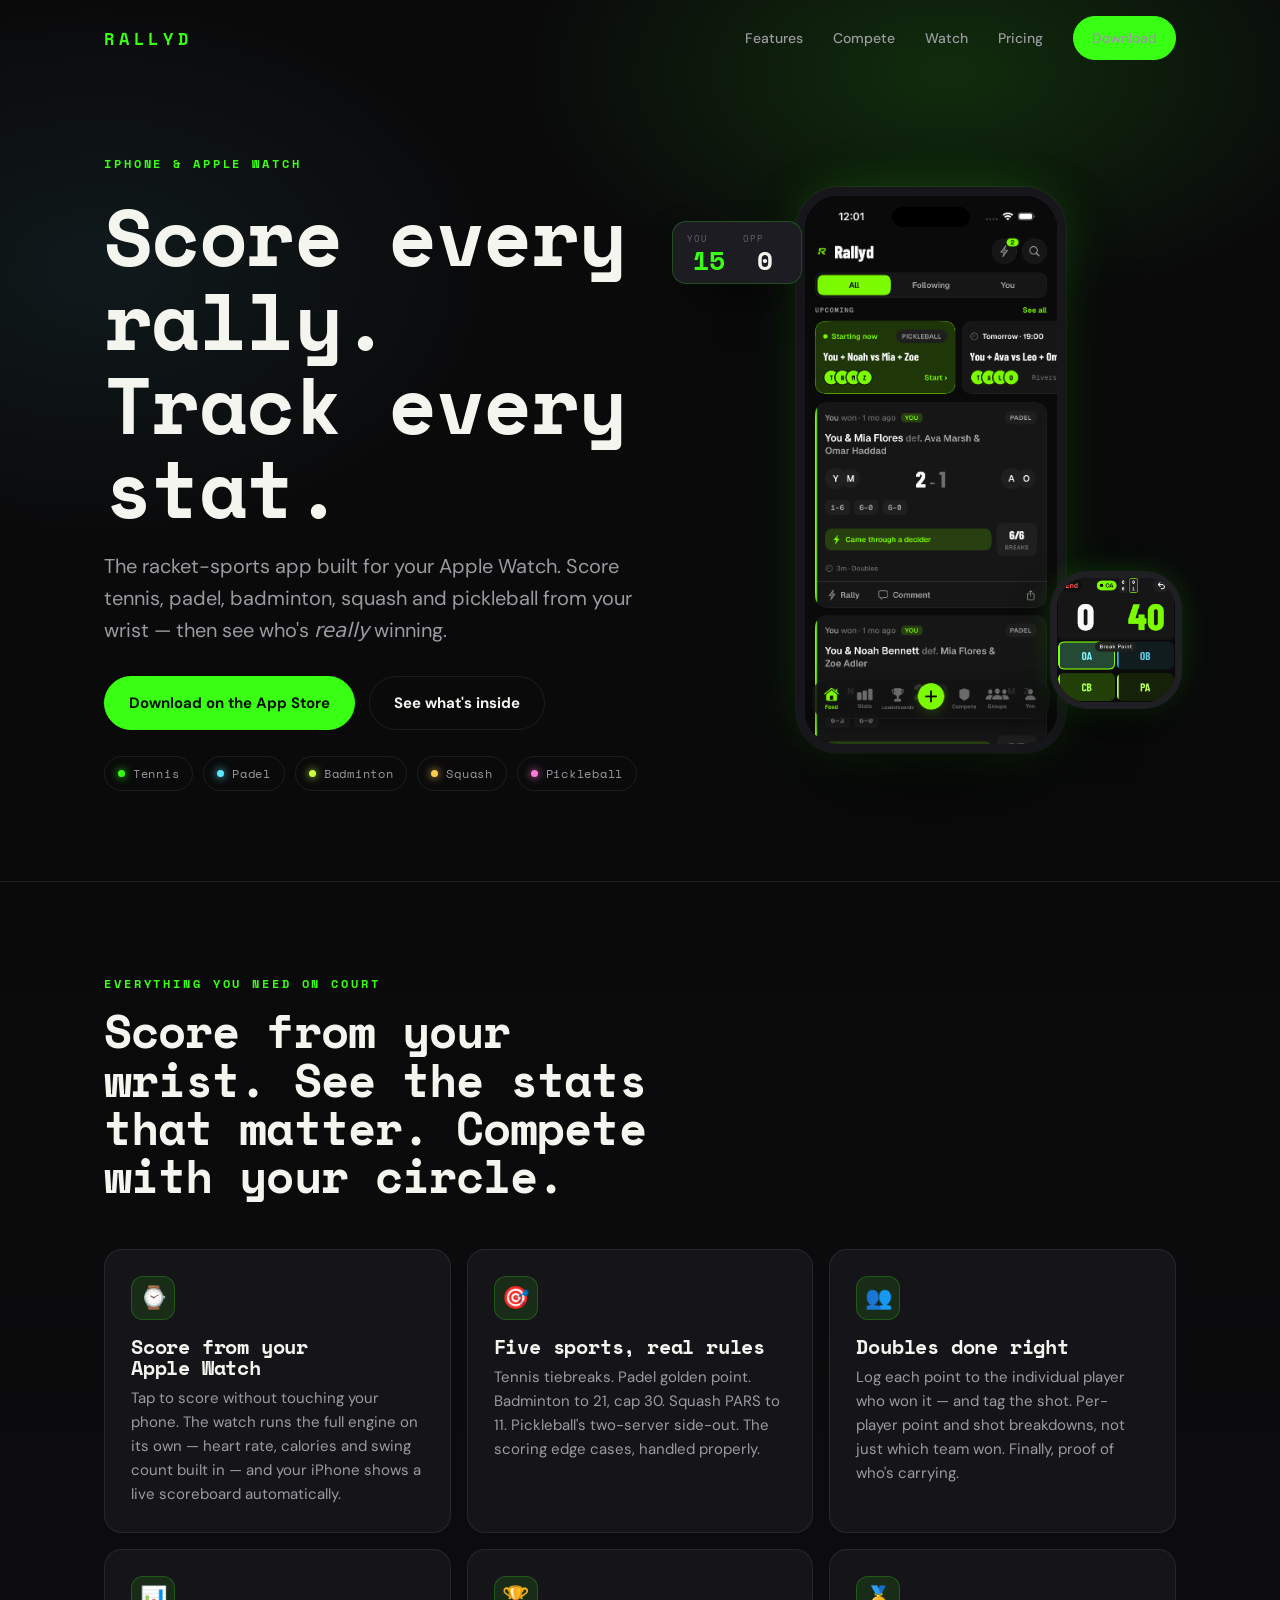
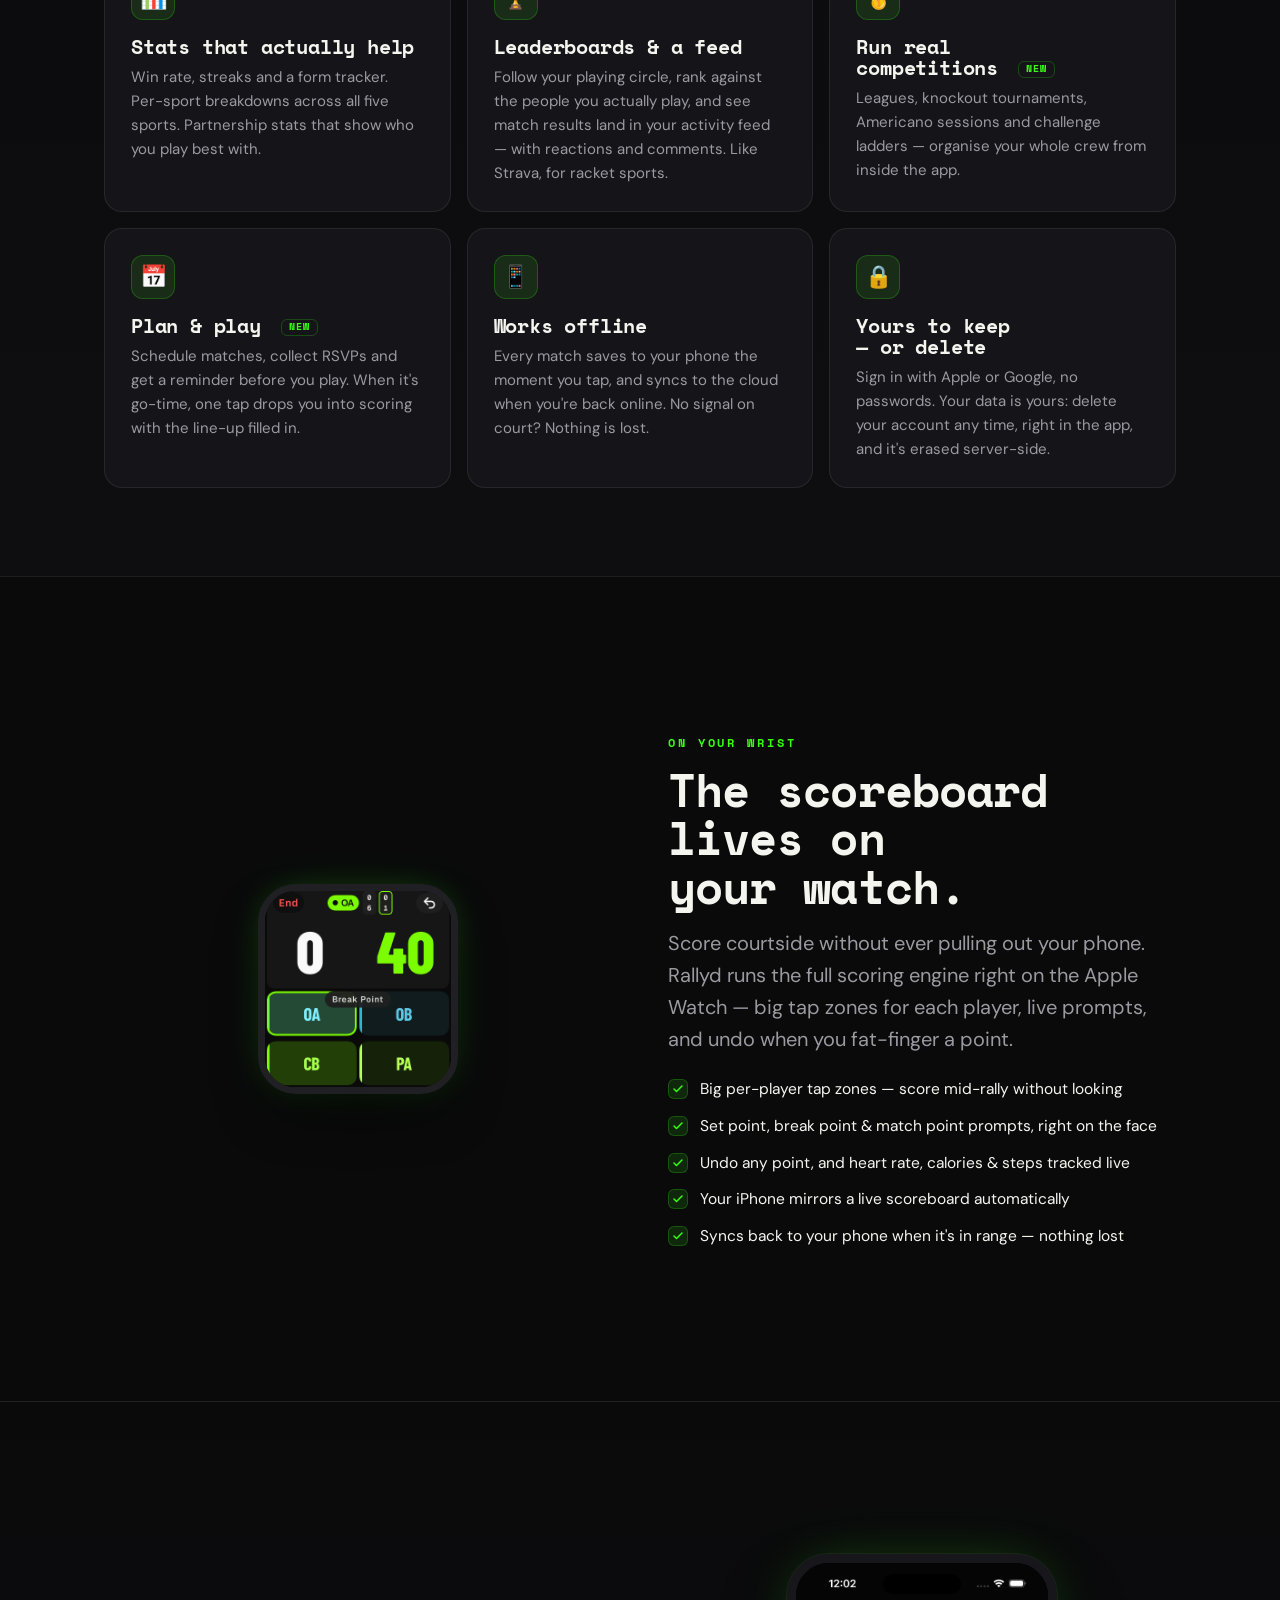
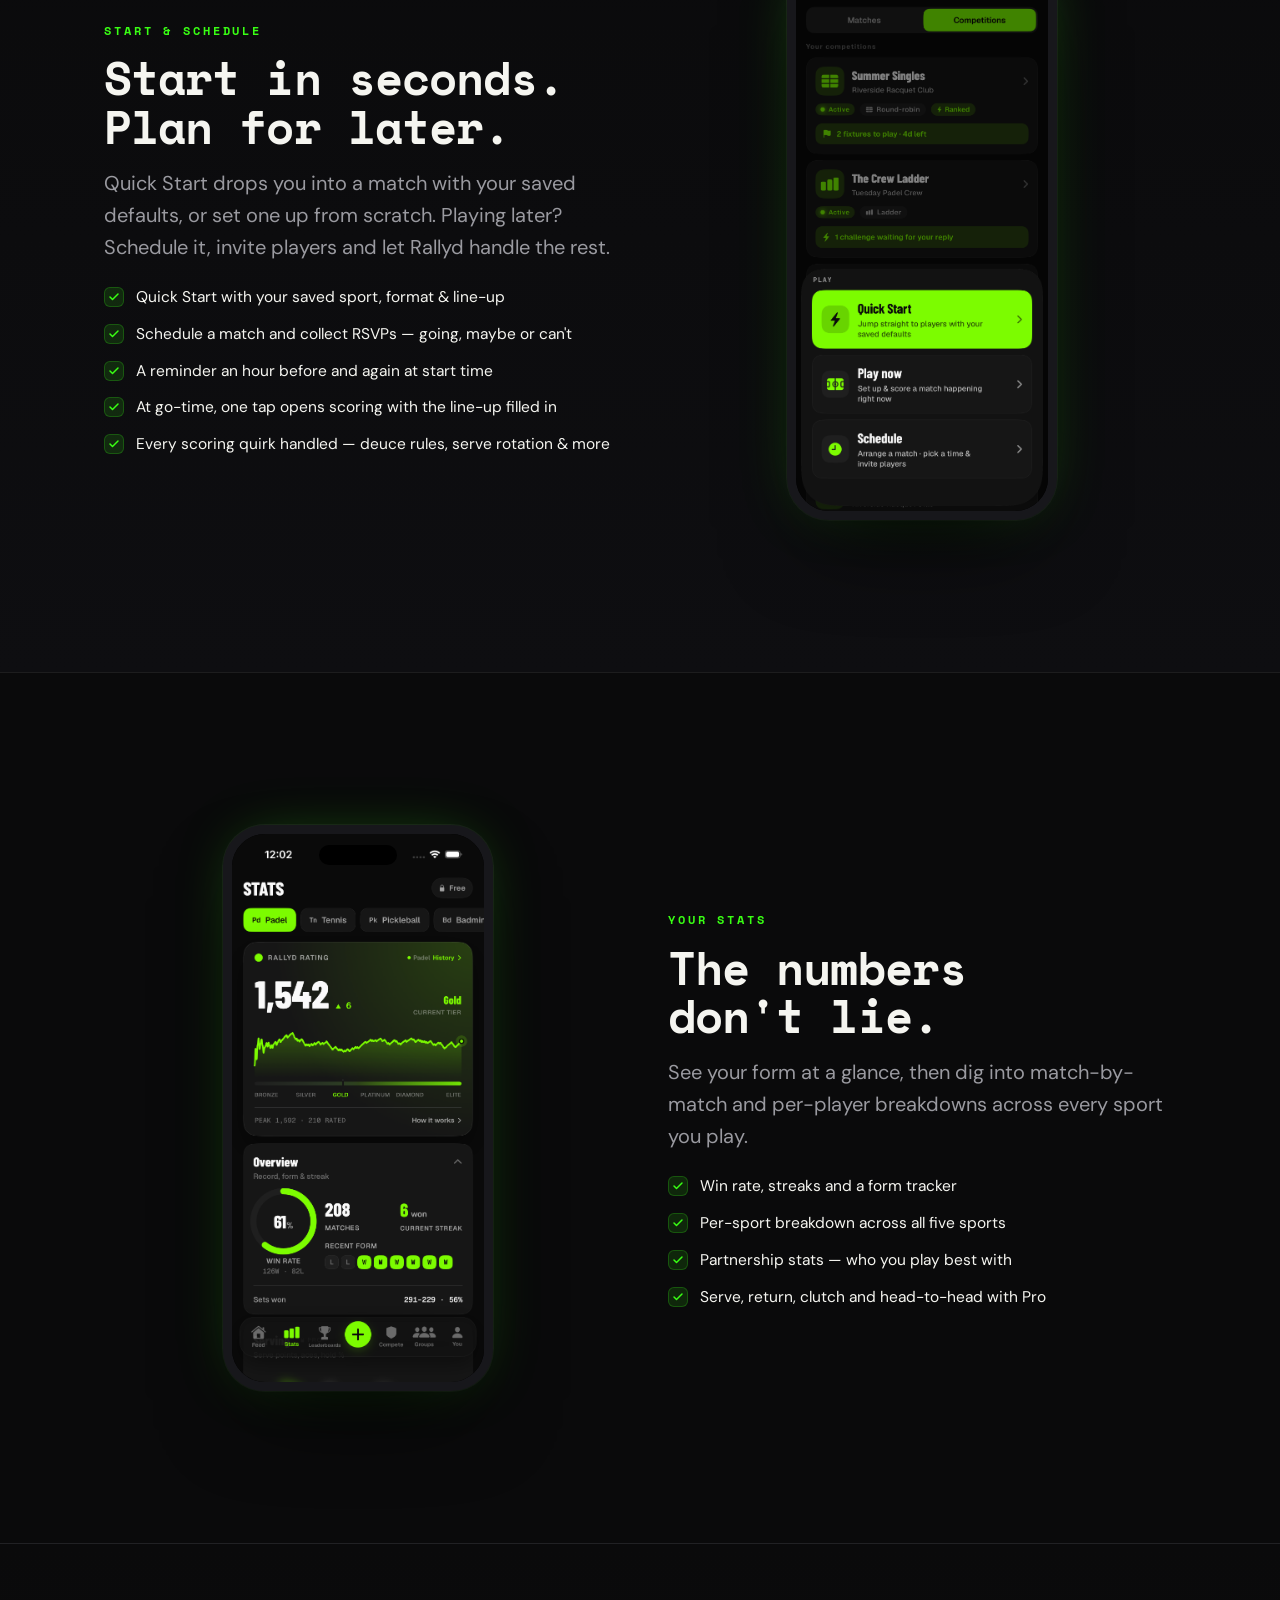
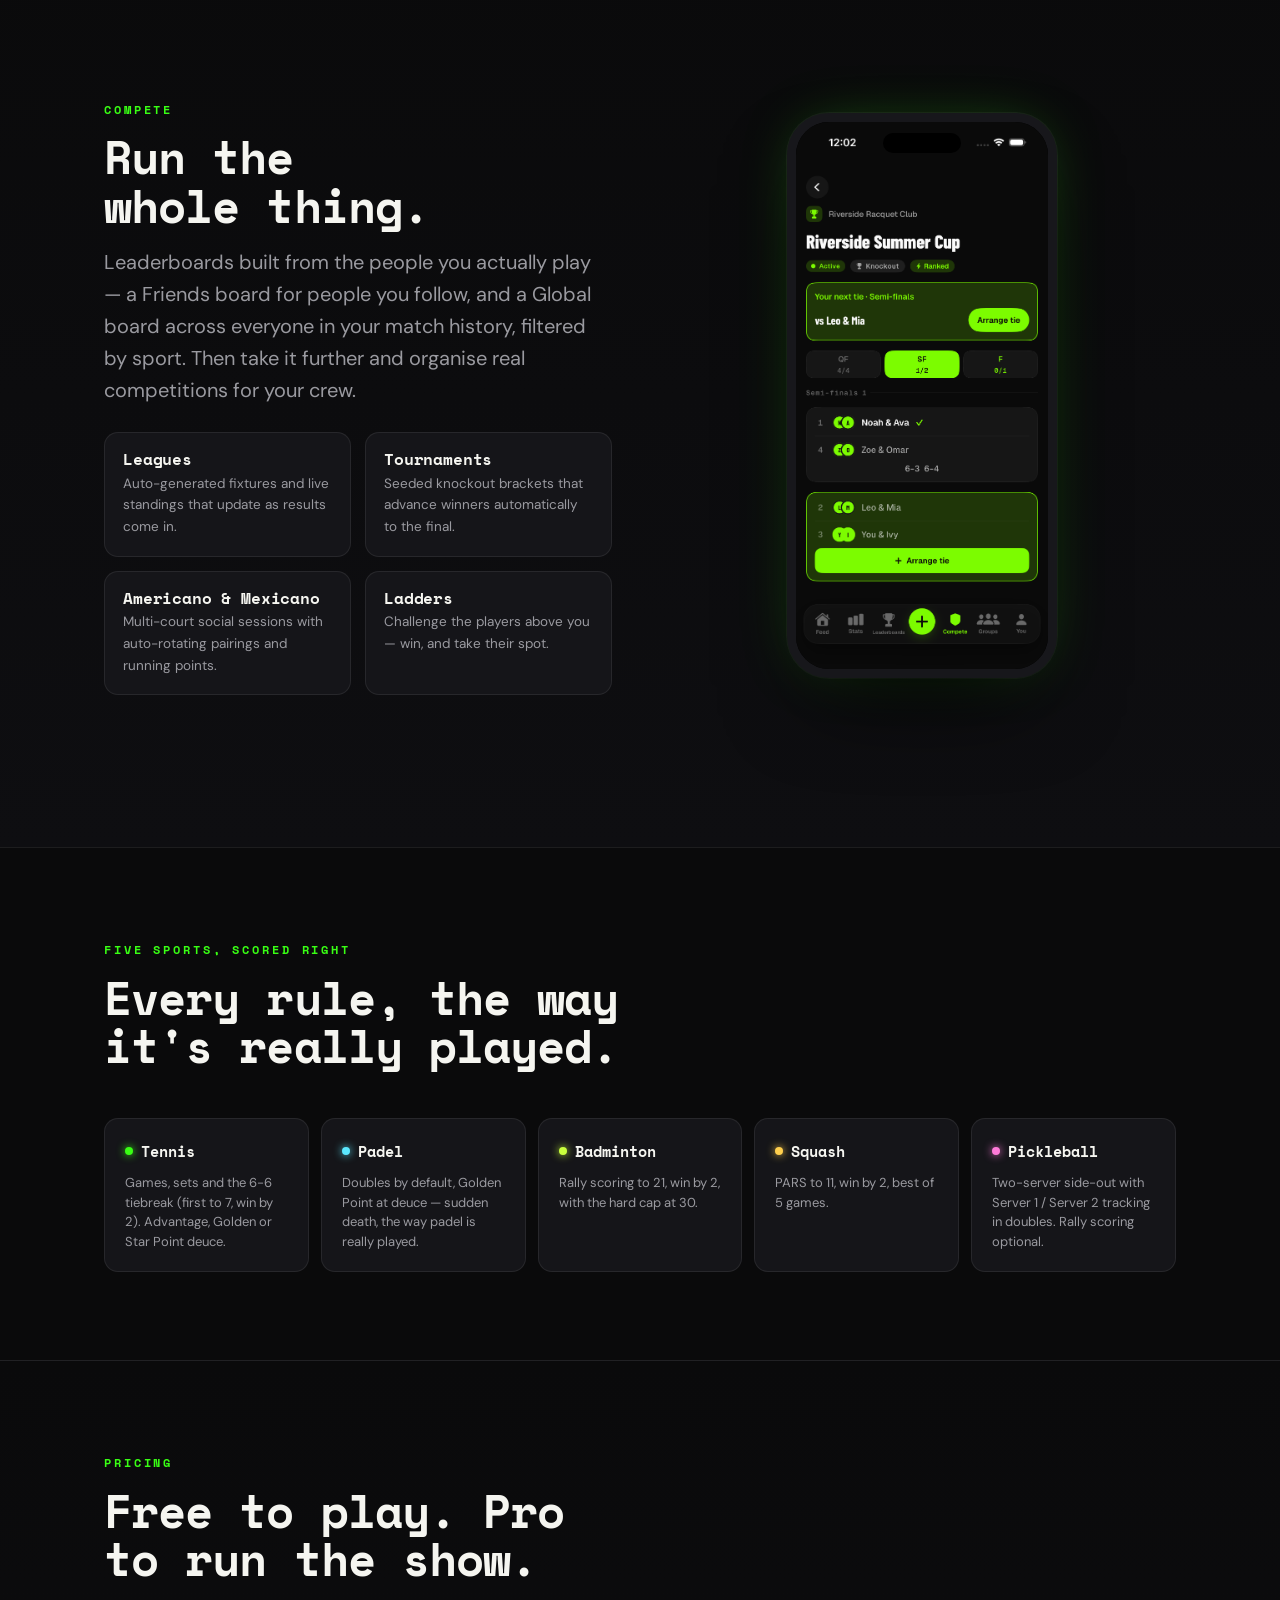
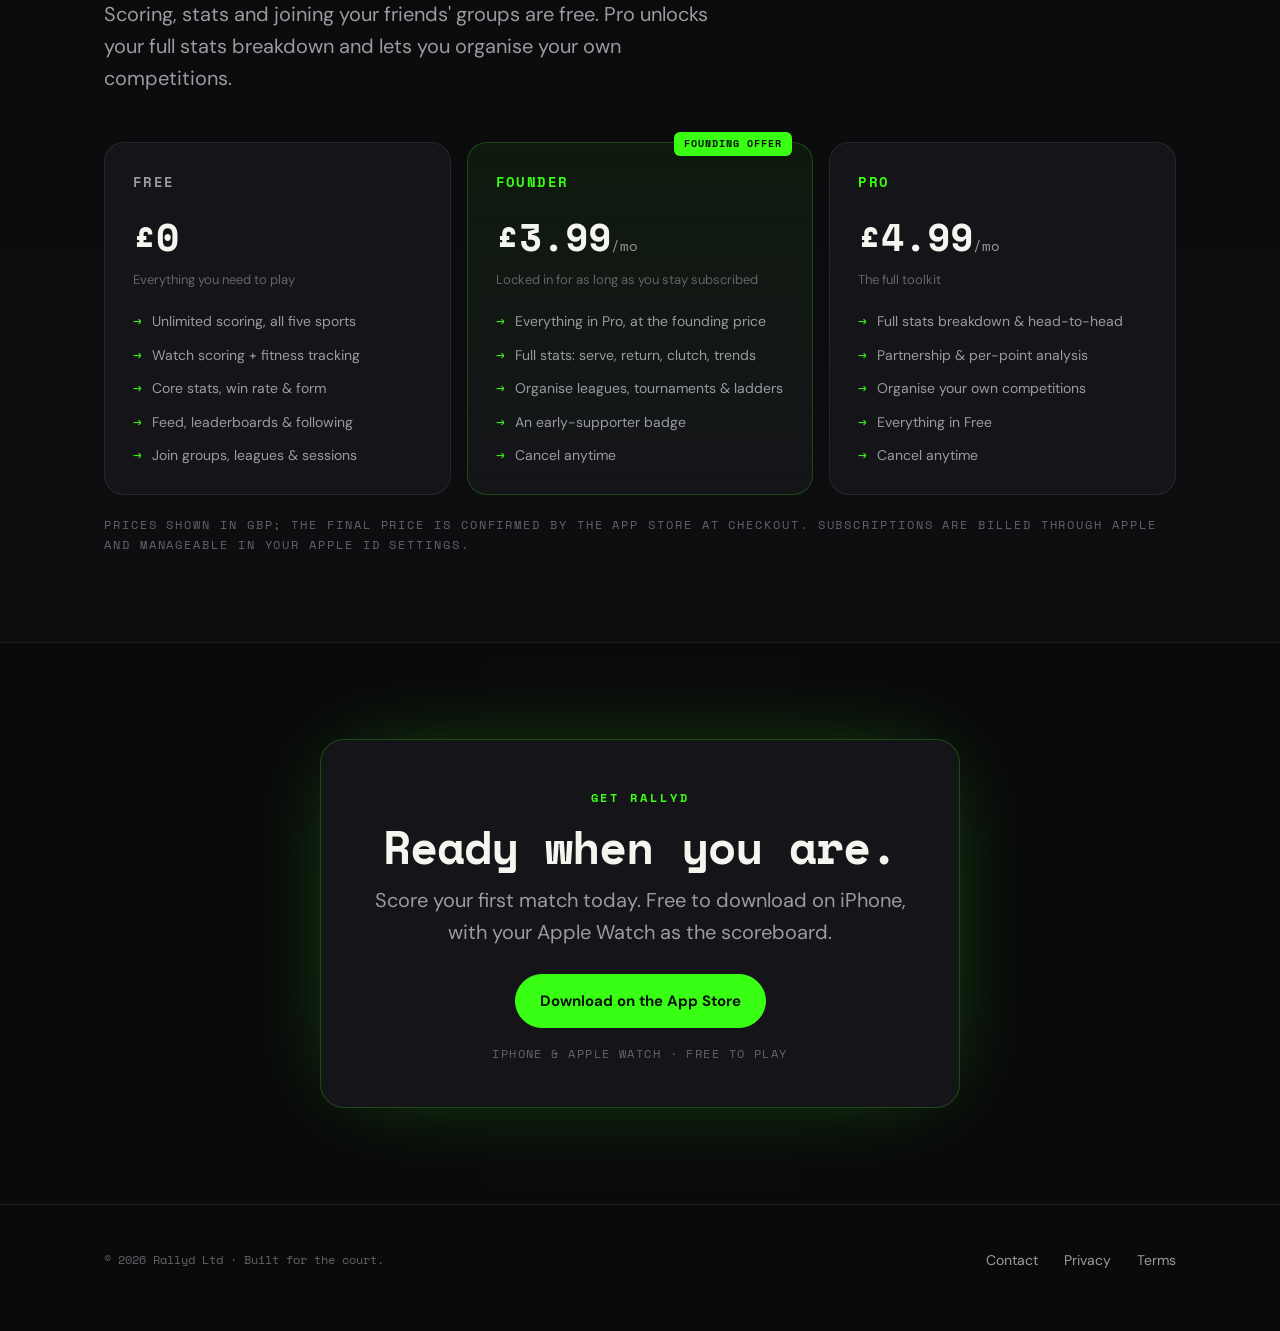
==== commit 22785916: "Reframe for launch: remove beta recruitment, add App Store download CTA The app is launch-ready, not" ====
--- a/index.html
+++ b/index.html
@@ -207,7 +207,7 @@
       <a href="#compete">Compete</a>
       <a href="#watch">Watch</a>
       <a href="#pricing">Pricing</a>
-      <a href="#beta" class="btn sm">Join the beta</a>
+      <a href="#download" class="btn sm">Download</a>
     </div>
   </div>
 </nav>
@@ -216,11 +216,11 @@
 <header class="hero">
   <div class="wrap hero-grid">
     <div class="reveal">
-      <span class="eyebrow">Beta launching soon</span>
+      <span class="eyebrow">iPhone &amp; Apple Watch</span>
       <h1>Score every rally.<br>Track every stat.</h1>
       <p class="lead">The racket-sports app built for your Apple Watch. Score tennis, padel, badminton, squash and pickleball from your wrist — then see who's <em>really</em> winning.</p>
       <div class="cta-row">
-        <a href="#beta" class="btn">Join the beta — it's free</a>
+        <a href="#download" class="btn">Download on the App Store</a>
         <a href="#features" class="btn ghost">See what's inside</a>
       </div>
       <div class="sports">
@@ -406,19 +406,14 @@
   </div>
 </section>
 
-<section class="beta" id="beta">
+<section class="beta" id="download">
   <div class="wrap">
     <div class="box reveal">
-      <span class="eyebrow">Join the beta</span>
-      <h2>Help shape Rallyd before launch.</h2>
-      <p class="lead" style="margin:0 auto">We're taking a small group of testers to get Rallyd match-ready. Early access, Pro on us, and a direct line to the developer.</p>
-      <div class="perks">
-        <span class="perk">✓ <b>Free early access</b> via TestFlight</span>
-        <span class="perk">✓ <b>3 months Pro</b> included</span>
-        <span class="perk">✓ <b>Shape the app</b> with your feedback</span>
-      </div>
-      <a href="mailto:hello@rallyd.app?subject=Rallyd%20beta" class="btn">Apply for the beta</a>
-      <div class="spots">Limited spots · TestFlight</div>
+      <span class="eyebrow">Get Rallyd</span>
+      <h2>Ready when you are.</h2>
+      <p class="lead" style="margin:0 auto">Score your first match today. Free to download on iPhone, with your Apple Watch as the scoreboard.</p>
+      <div style="margin-top:26px"><a href="https://apps.apple.com/app/rallyd" class="btn">Download on the App Store</a></div>
+      <div class="spots">iPhone &amp; Apple Watch · Free to play</div>
     </div>
   </div>
 </section>
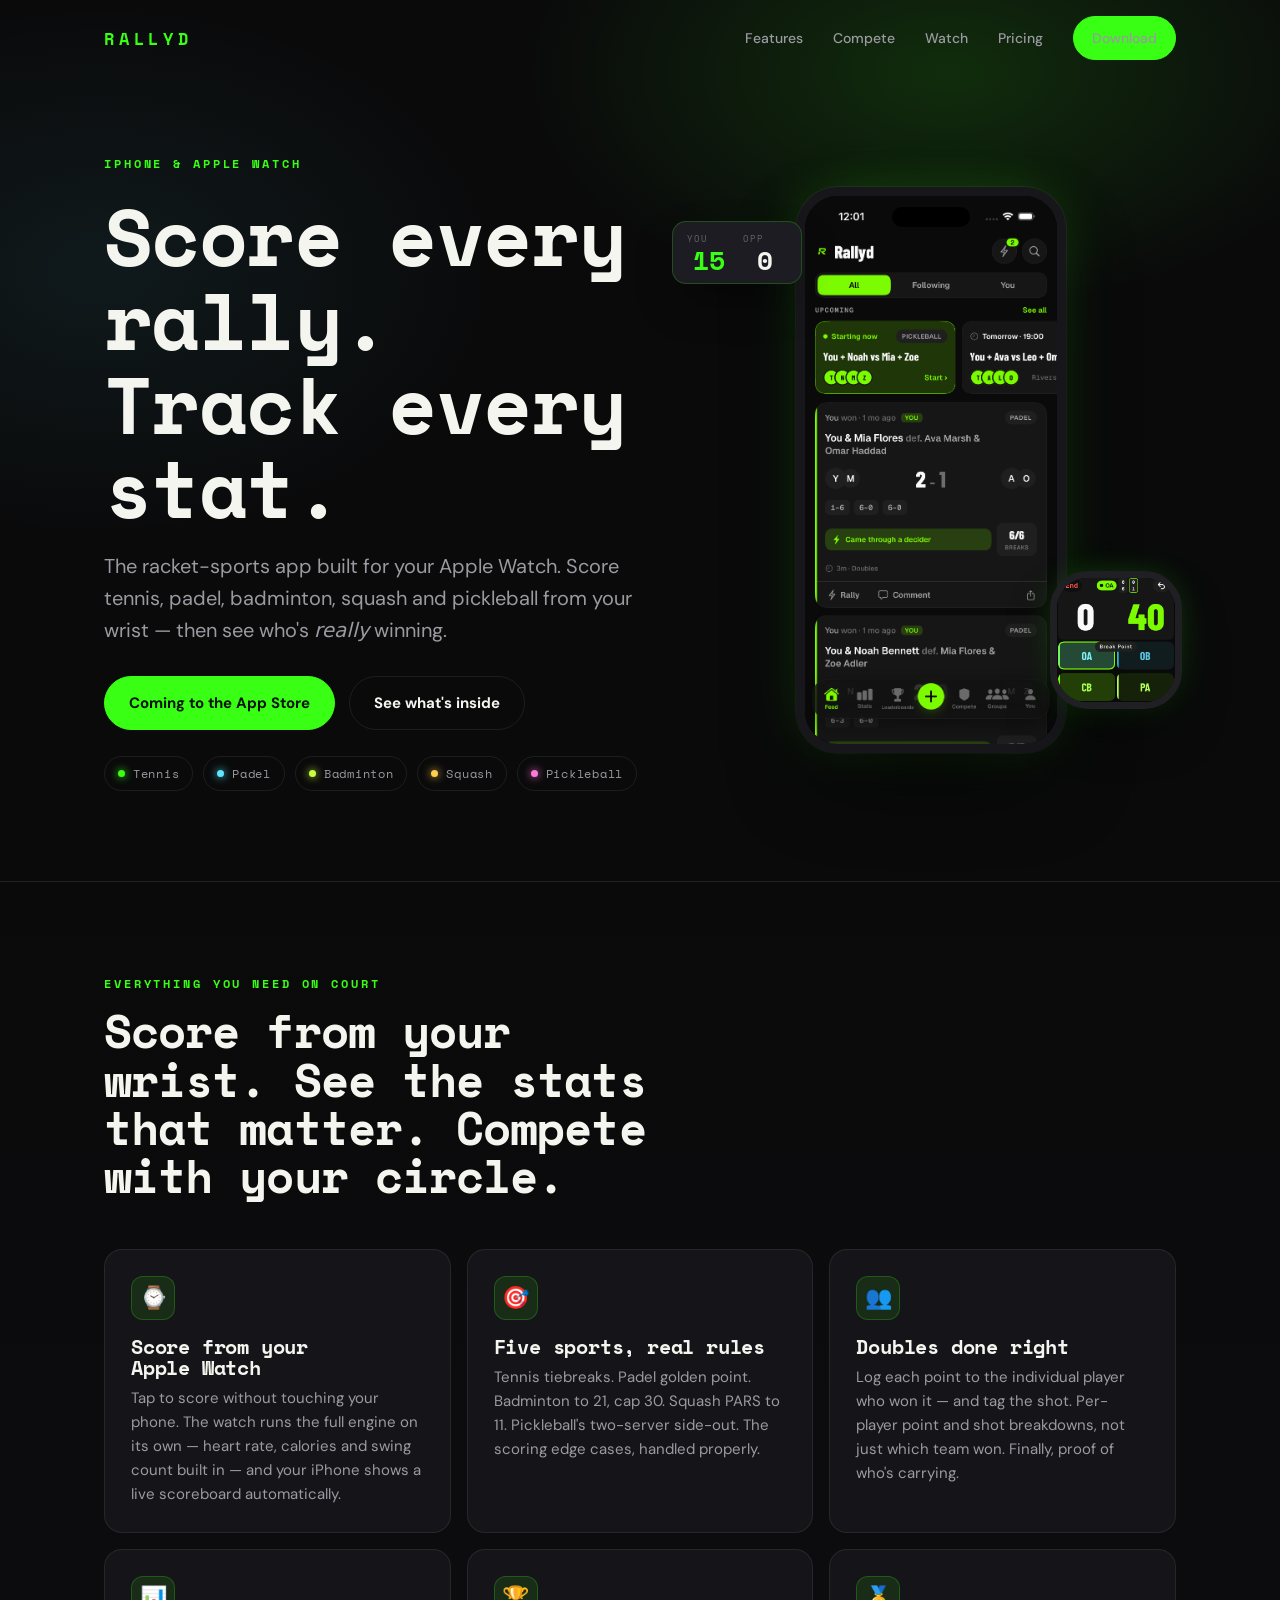
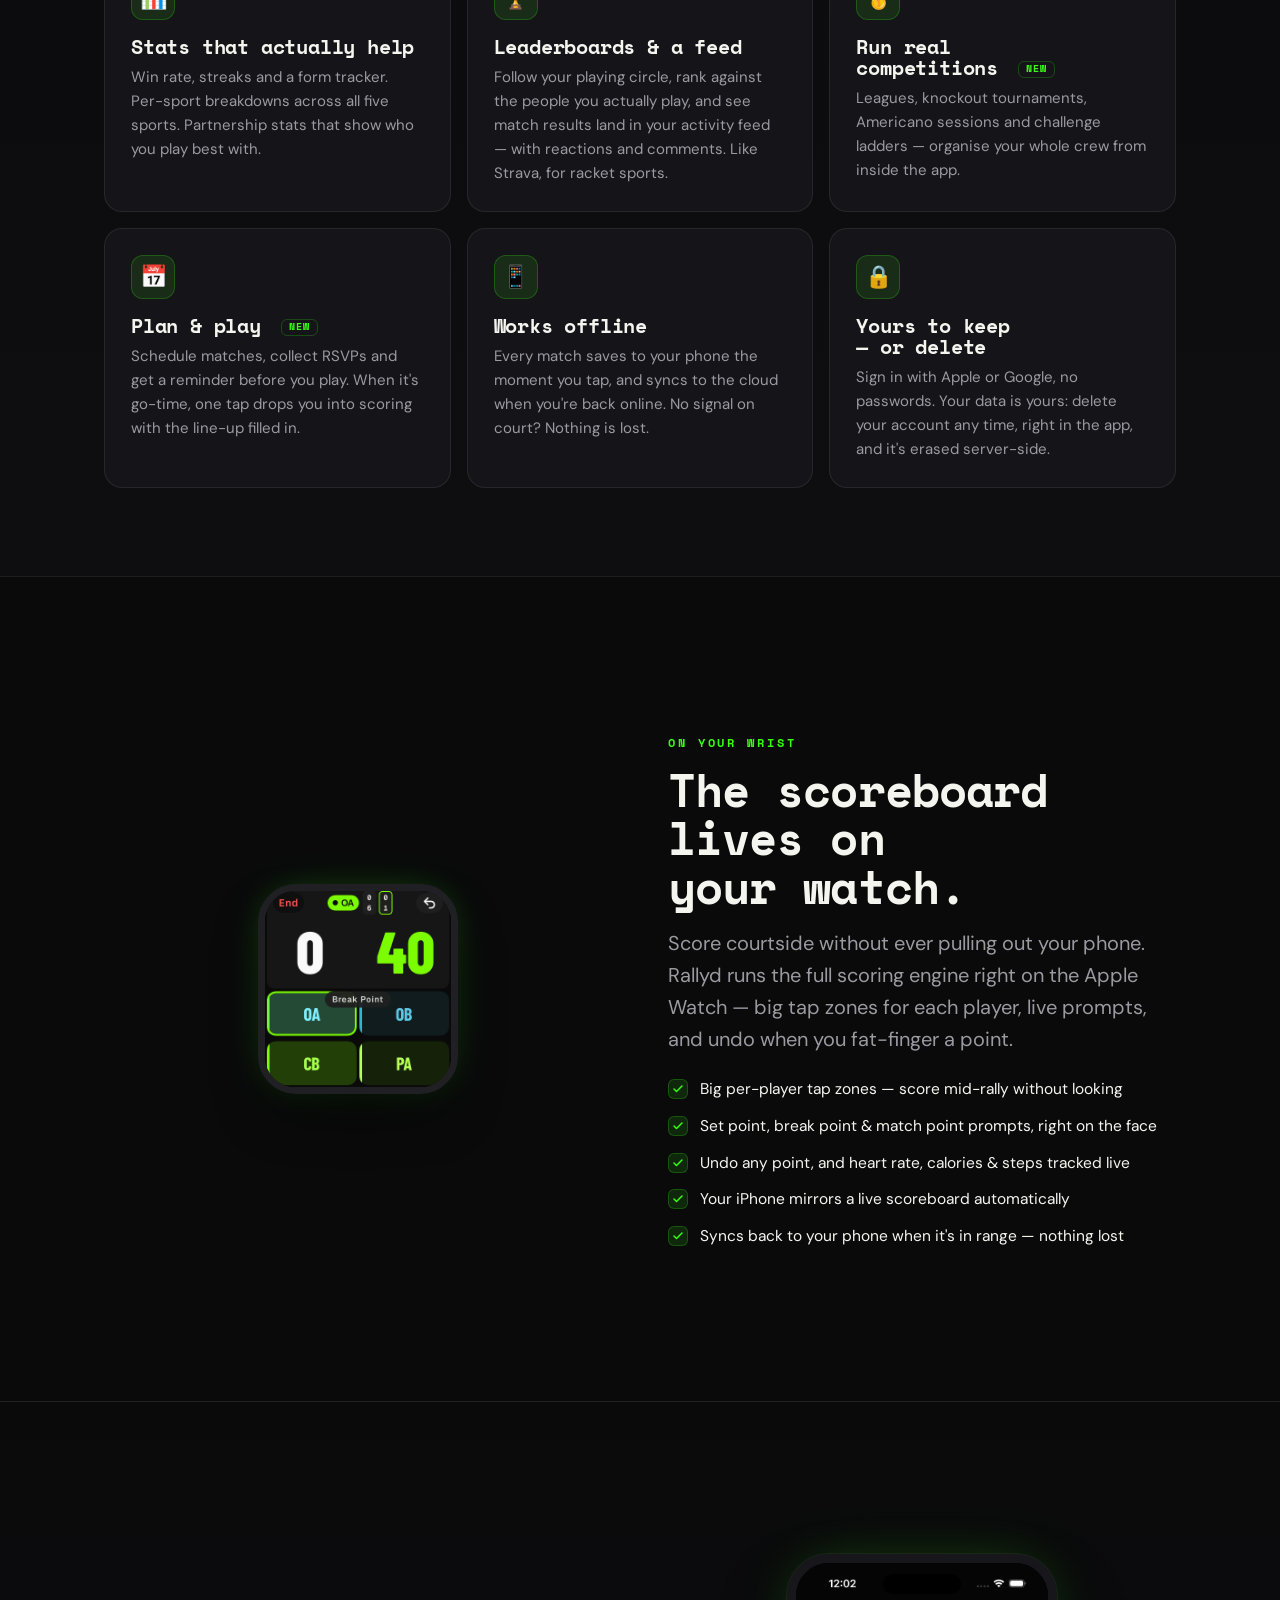
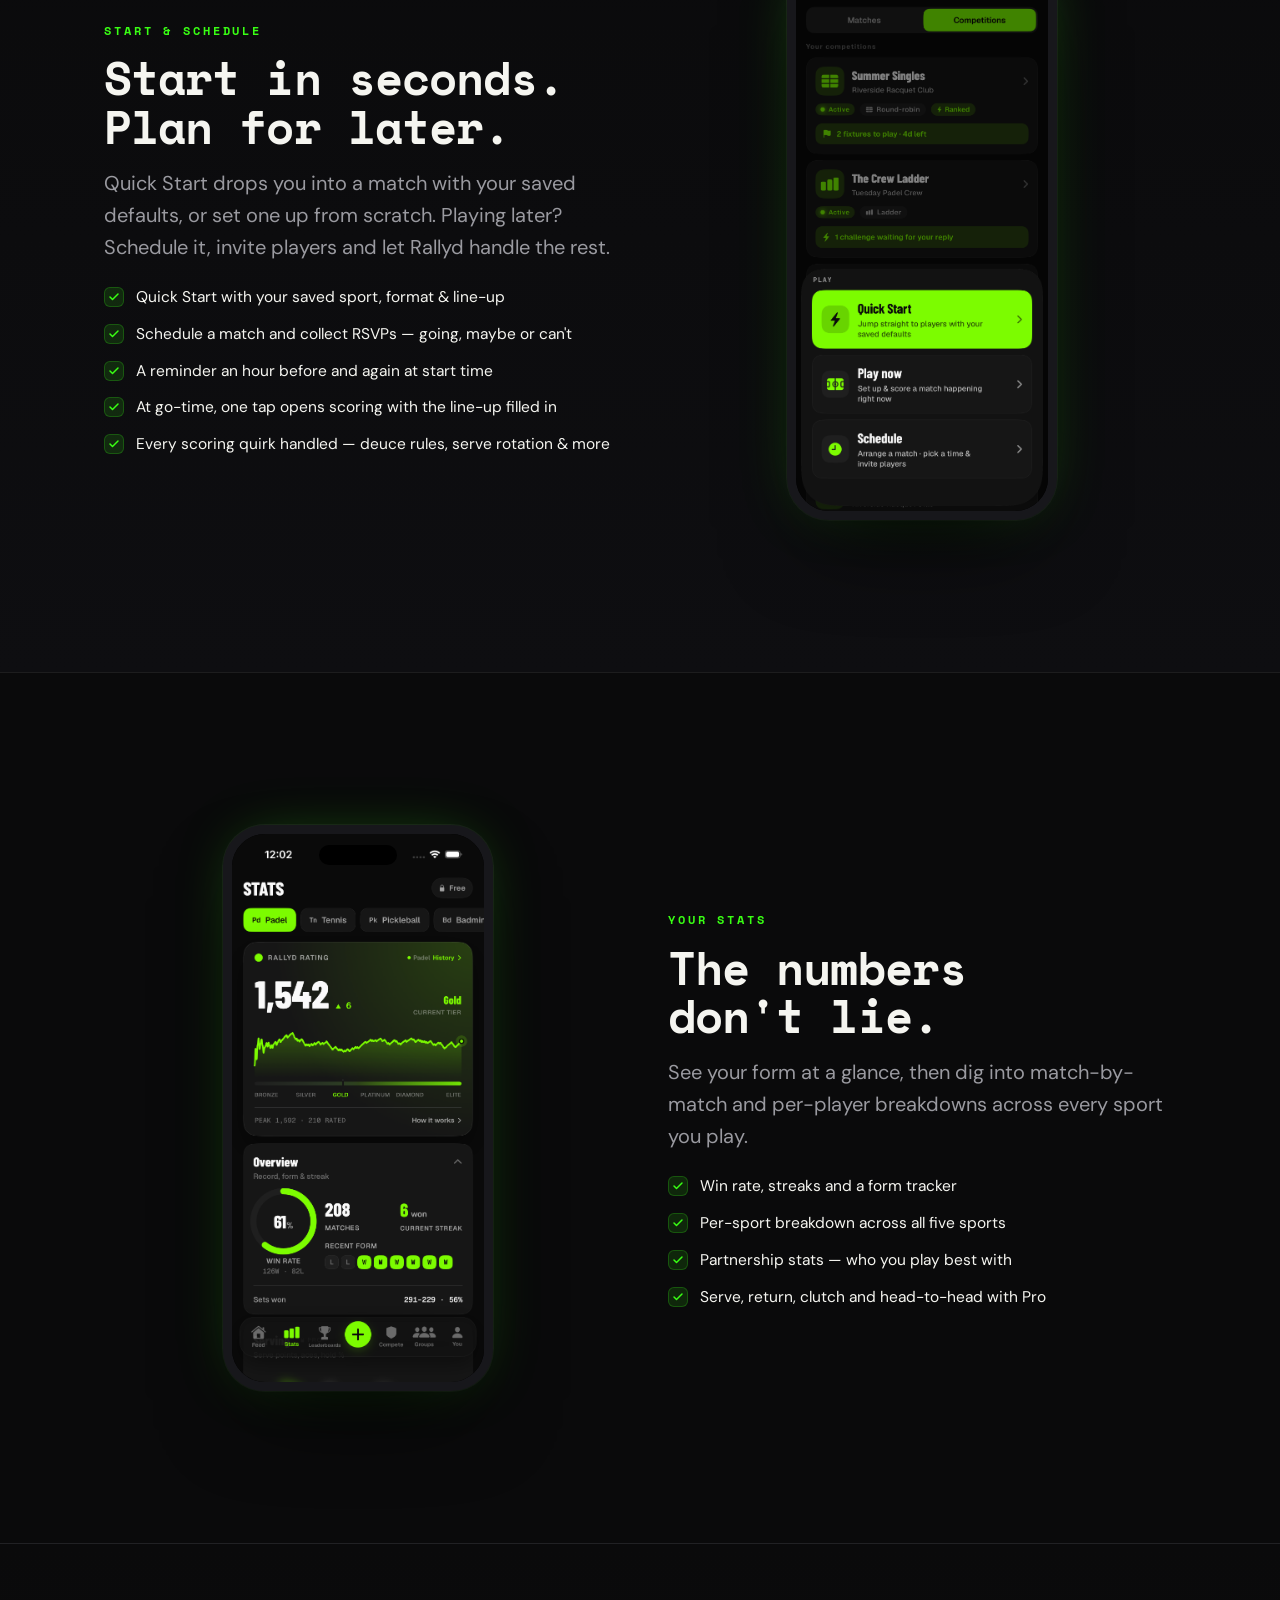
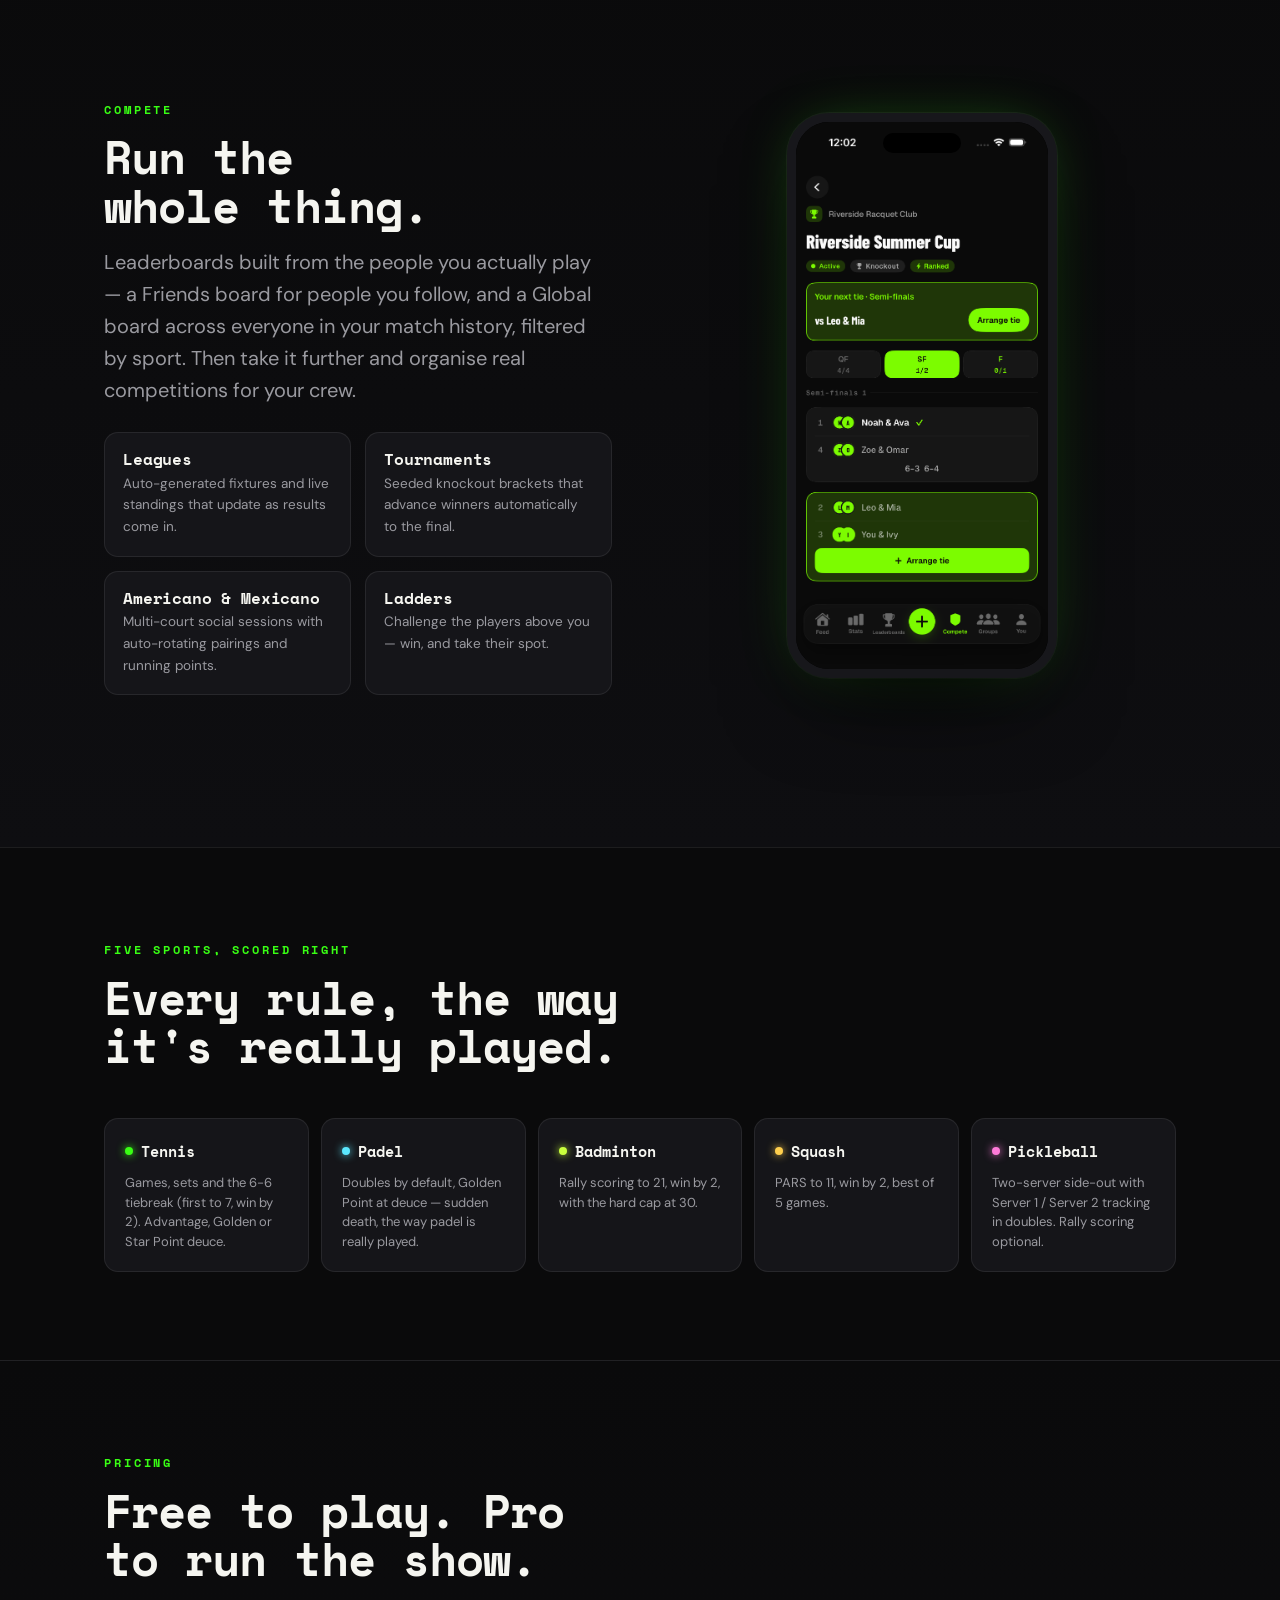
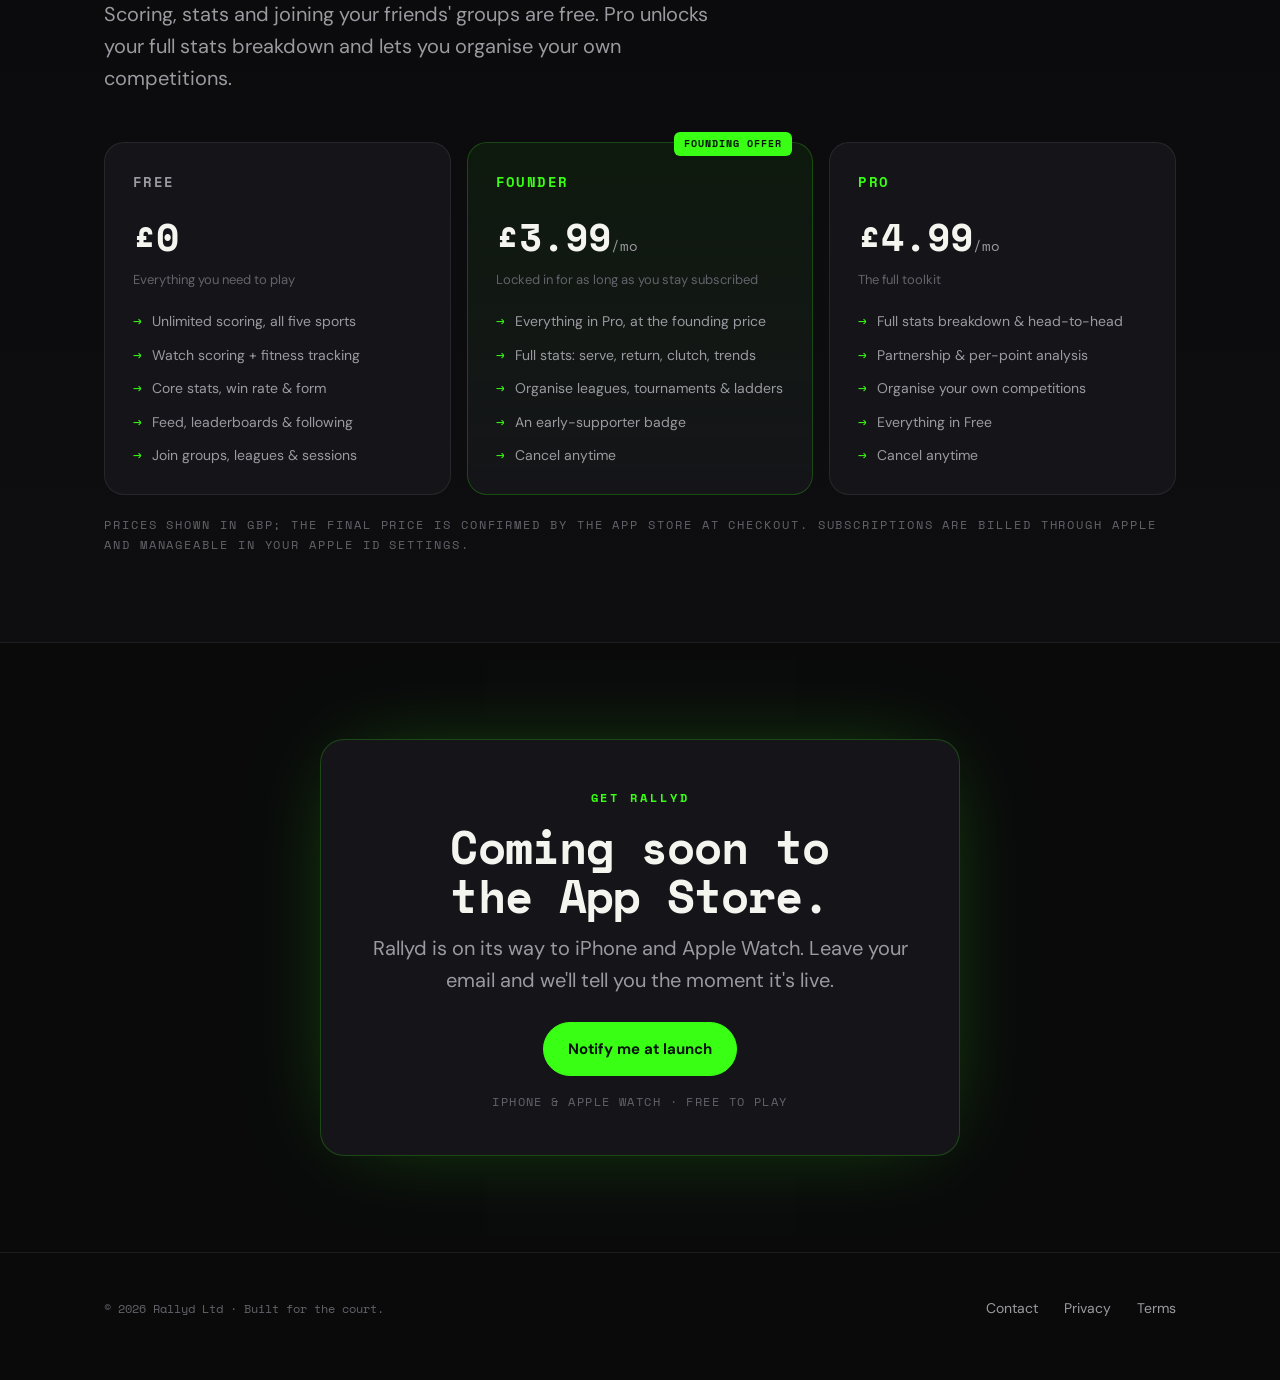
==== commit 7199ff44: "Site: switch dead Download link to 'Coming soon' until the App Store listing is live The App Store l" ====
--- a/index.html
+++ b/index.html
@@ -220,7 +220,7 @@
       <h1>Score every rally.<br>Track every stat.</h1>
       <p class="lead">The racket-sports app built for your Apple Watch. Score tennis, padel, badminton, squash and pickleball from your wrist — then see who's <em>really</em> winning.</p>
       <div class="cta-row">
-        <a href="#download" class="btn">Download on the App Store</a>
+        <a href="#download" class="btn">Coming to the App Store</a>
         <a href="#features" class="btn ghost">See what's inside</a>
       </div>
       <div class="sports">
@@ -410,9 +410,9 @@
   <div class="wrap">
     <div class="box reveal">
       <span class="eyebrow">Get Rallyd</span>
-      <h2>Ready when you are.</h2>
-      <p class="lead" style="margin:0 auto">Score your first match today. Free to download on iPhone, with your Apple Watch as the scoreboard.</p>
-      <div style="margin-top:26px"><a href="https://apps.apple.com/app/rallyd" class="btn">Download on the App Store</a></div>
+      <h2>Coming soon to the App Store.</h2>
+      <p class="lead" style="margin:0 auto">Rallyd is on its way to iPhone and Apple Watch. Leave your email and we'll tell you the moment it's live.</p>
+      <div style="margin-top:26px"><a href="mailto:hello@rallyd.app?subject=Notify%20me%20when%20Rallyd%20launches" class="btn">Notify me at launch</a></div>
       <div class="spots">iPhone &amp; Apple Watch · Free to play</div>
     </div>
   </div>
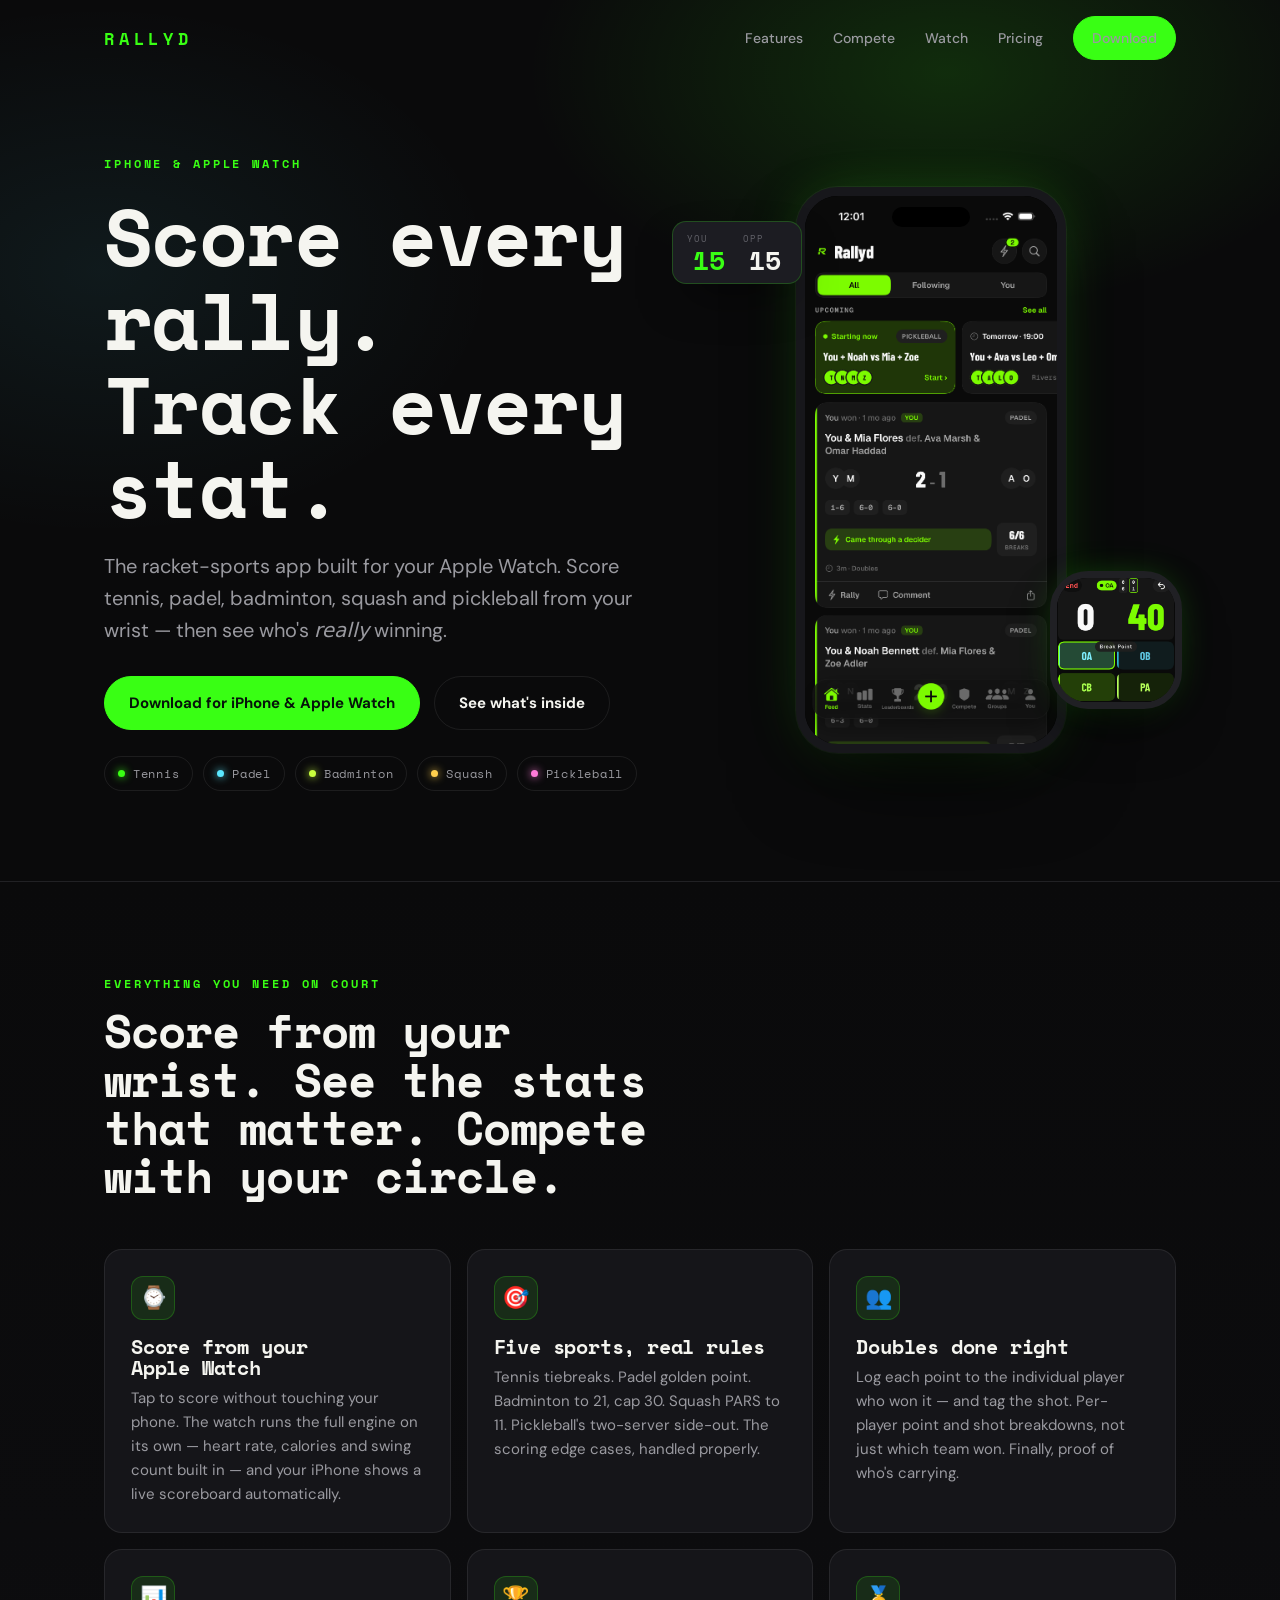
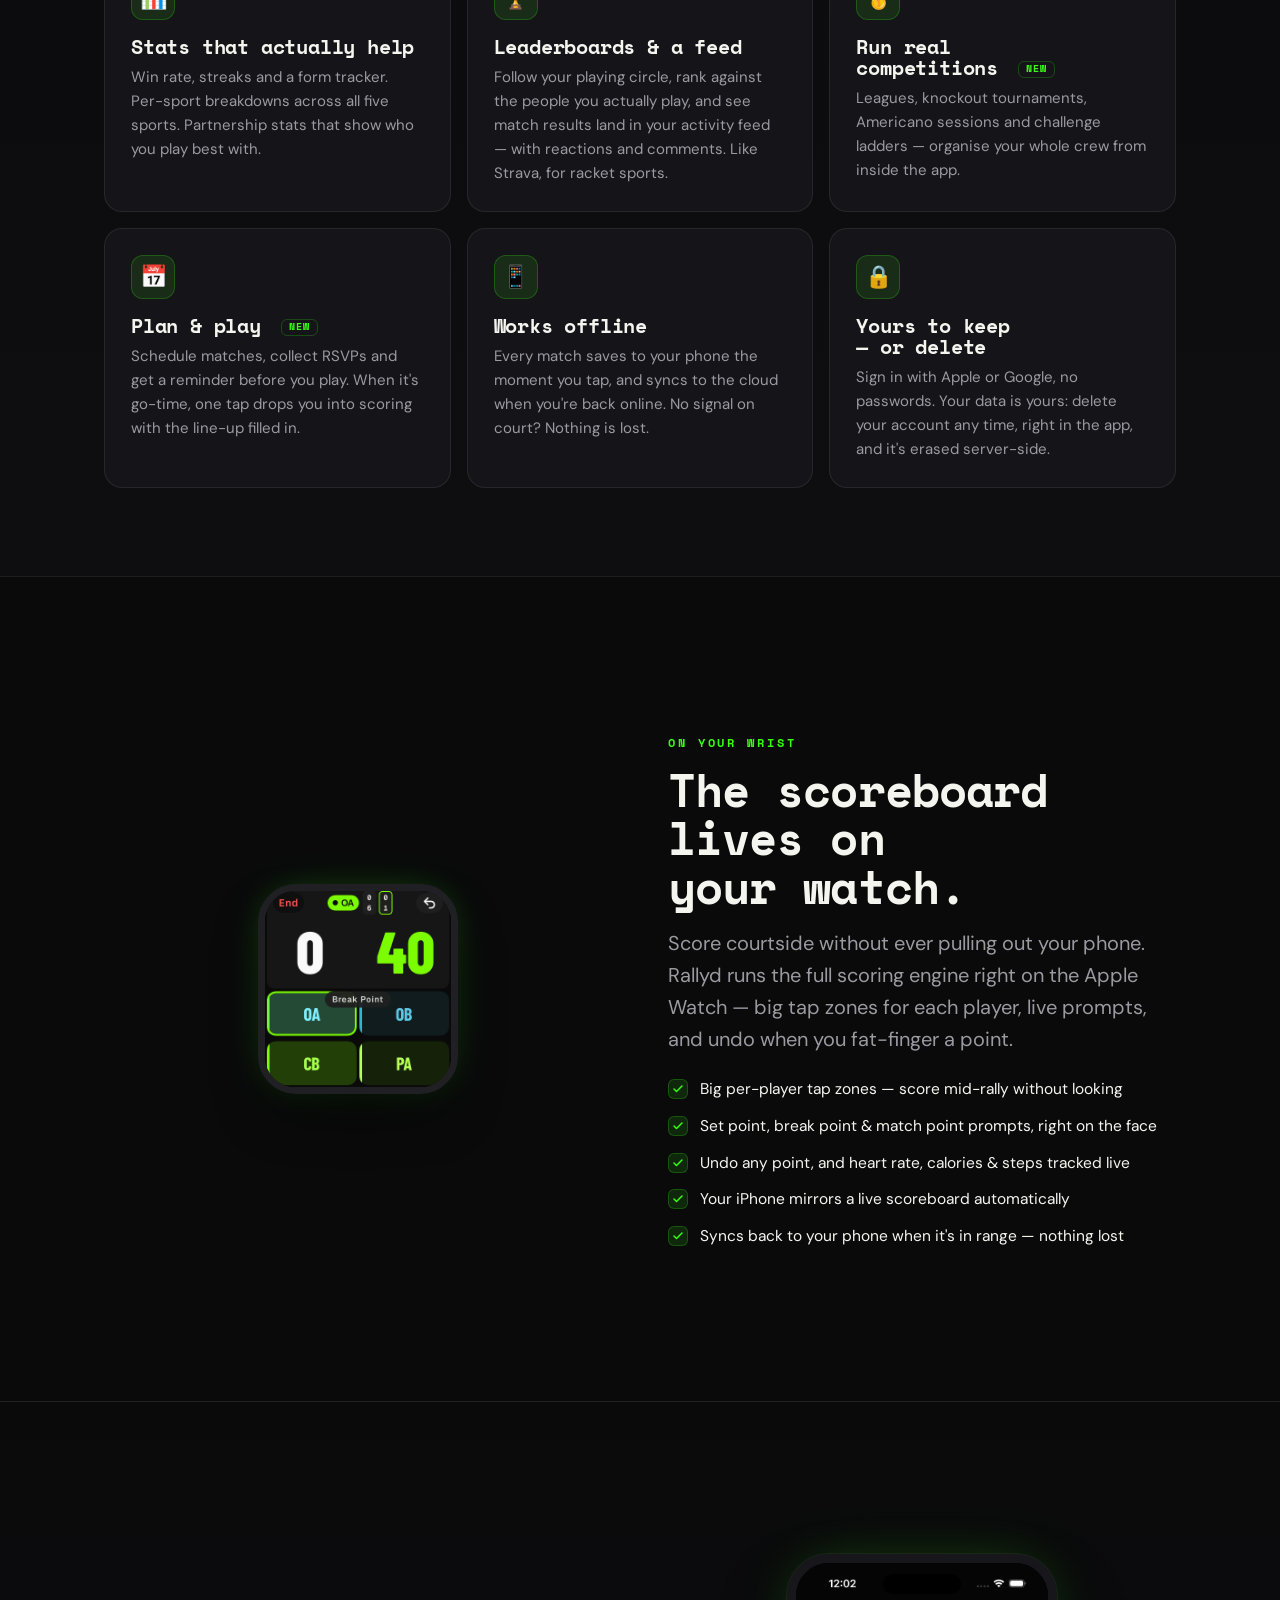
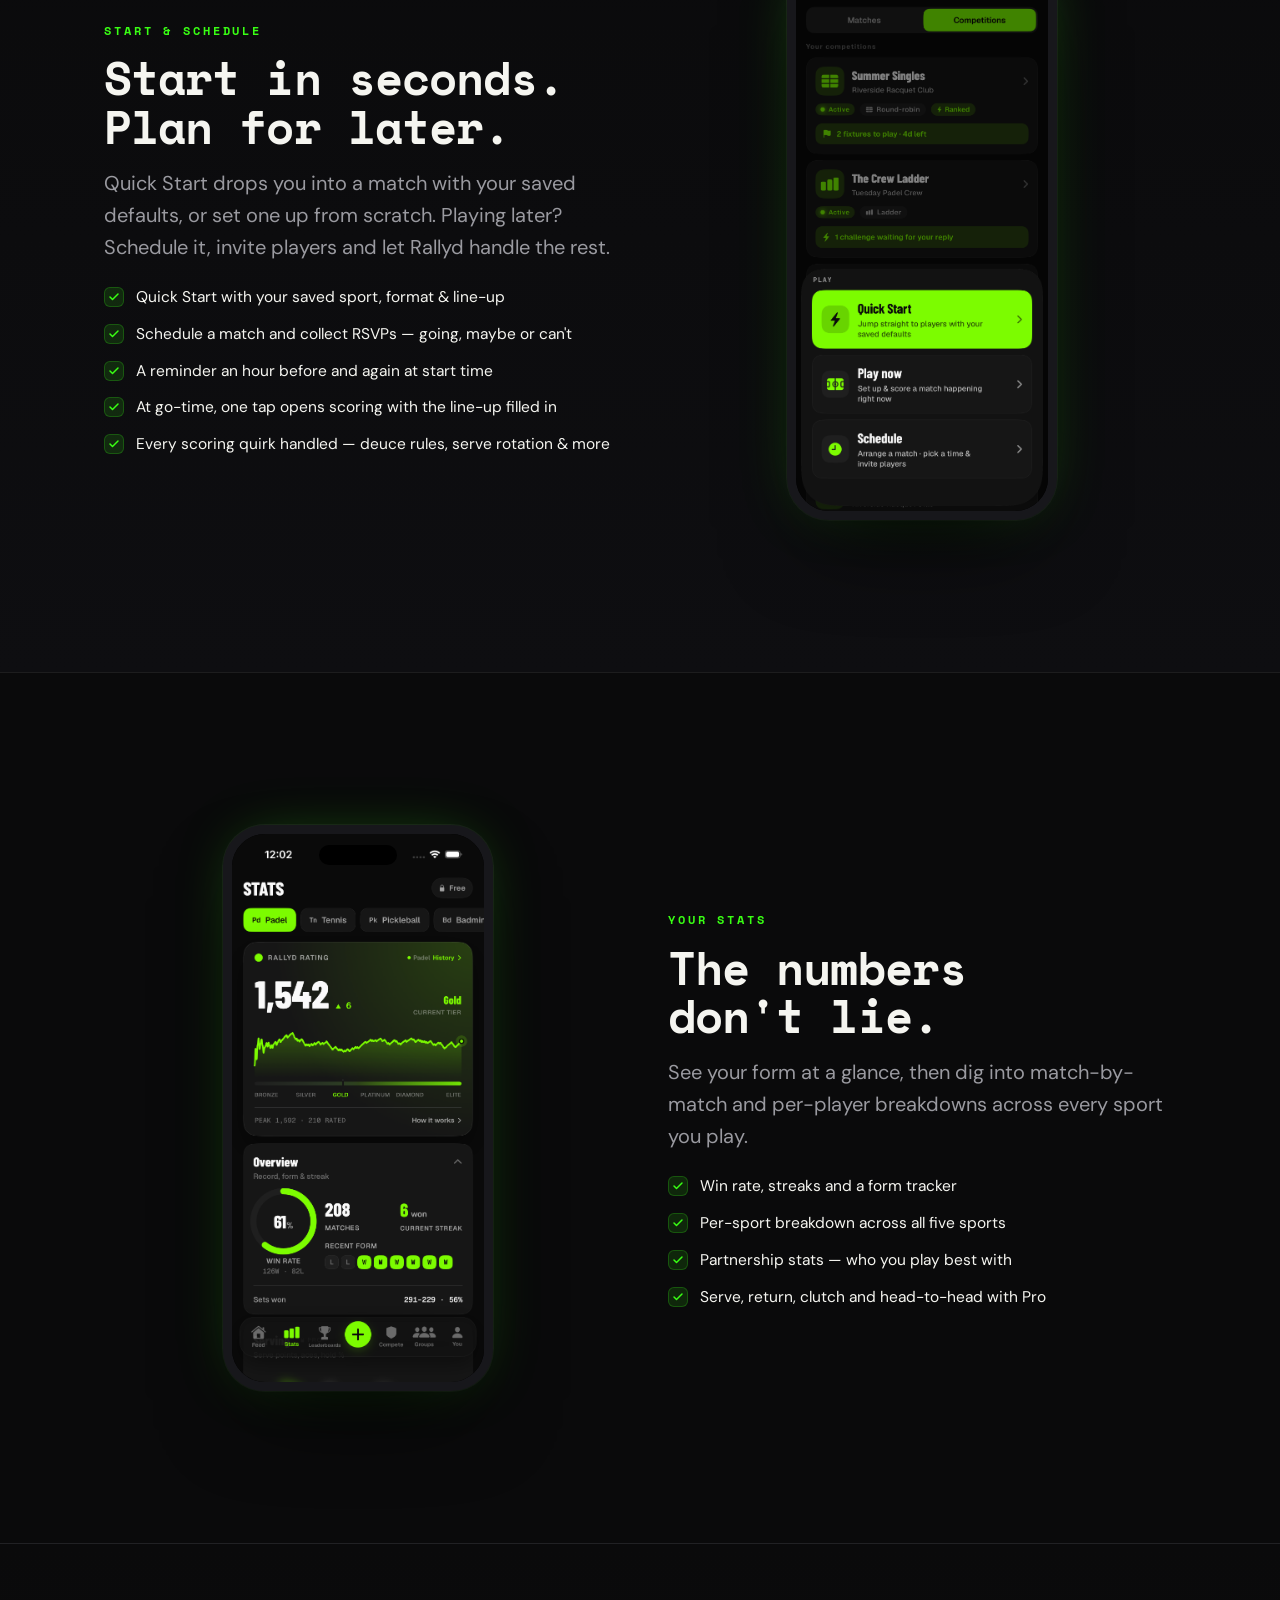
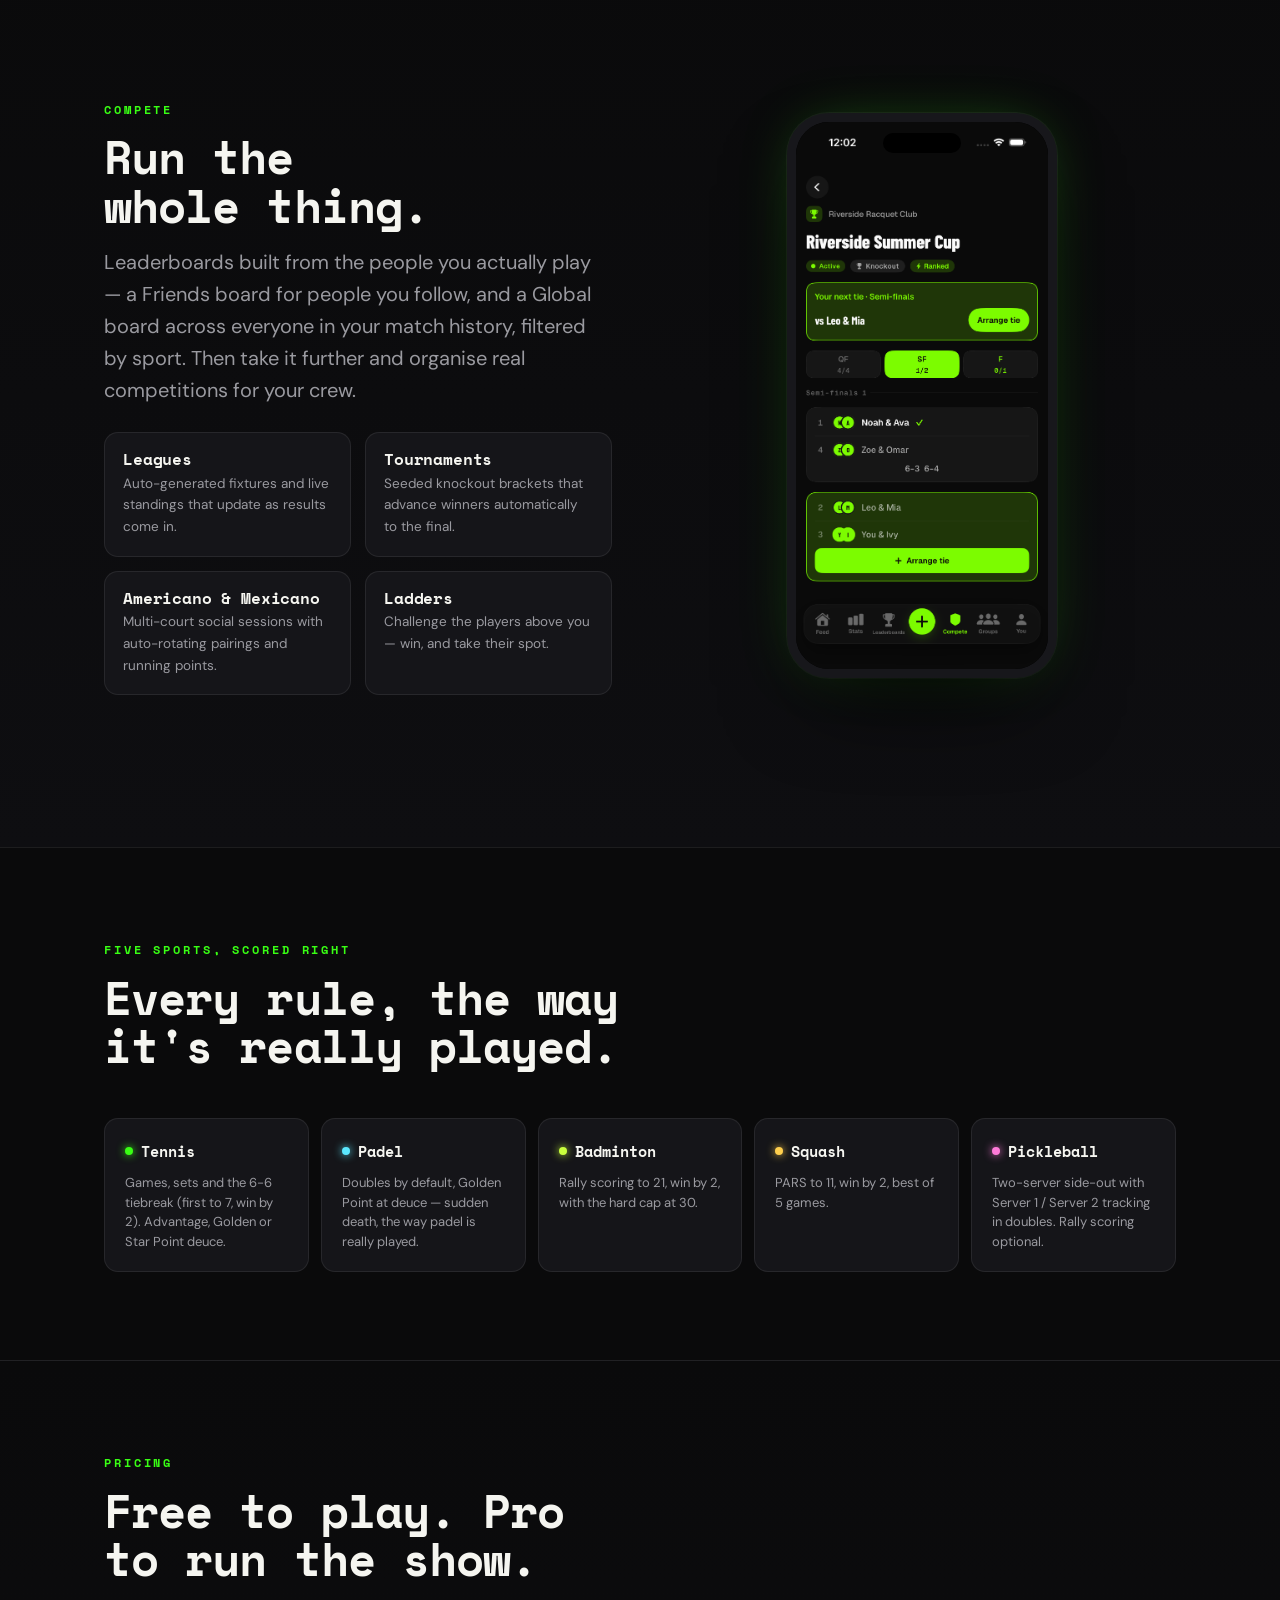
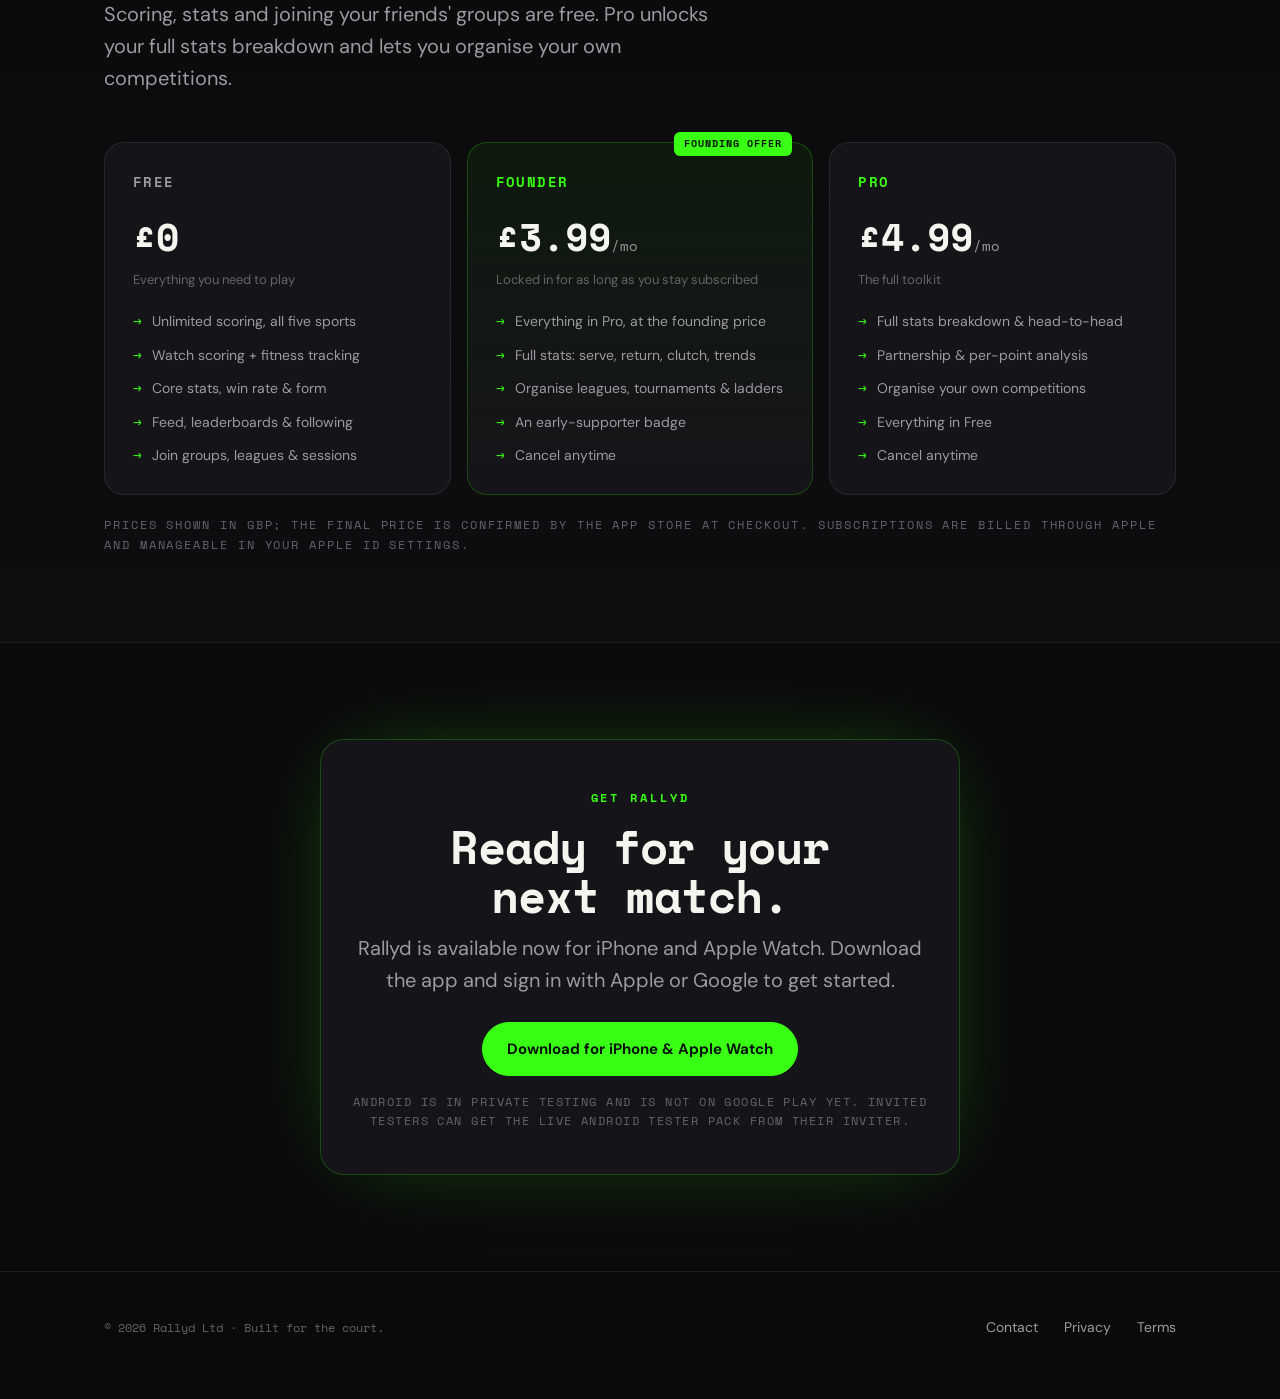
==== commit 92e0e41d: "Fix live downloads and Android invitation guidance" ====
--- a/index.html
+++ b/index.html
@@ -15,6 +15,7 @@
 <link rel="preconnect" href="https://fonts.gstatic.com" crossorigin>
 <link href="https://fonts.googleapis.com/css2?family=DM+Sans:opsz,wght@9..40,300;9..40,400;9..40,500;9..40,600;9..40,700&family=Space+Mono:wght@400;700&display=swap" rel="stylesheet">
 <style>
+[hidden] { display: none !important; }
   :root{
     --ink:#0A0A0B; --ink2:#0E0E11; --surface:#151519; --surface2:#1C1C22;
     --line:rgba(255,255,255,.08); --line-green:rgba(57,255,20,.22);
@@ -220,7 +221,7 @@
       <h1>Score every rally.<br>Track every stat.</h1>
       <p class="lead">The racket-sports app built for your Apple Watch. Score tennis, padel, badminton, squash and pickleball from your wrist — then see who's <em>really</em> winning.</p>
       <div class="cta-row">
-        <a href="#download" class="btn">Coming to the App Store</a>
+        <a id="hero-download" href="https://apps.apple.com/app/id6777384063" class="btn">Get Rallyd on the App Store</a>
         <a href="#features" class="btn ghost">See what's inside</a>
       </div>
       <div class="sports">
@@ -410,10 +411,10 @@
   <div class="wrap">
     <div class="box reveal">
       <span class="eyebrow">Get Rallyd</span>
-      <h2>Coming soon to the App Store.</h2>
-      <p class="lead" style="margin:0 auto">Rallyd is on its way to iPhone and Apple Watch. Leave your email and we'll tell you the moment it's live.</p>
-      <div style="margin-top:26px"><a href="mailto:hello@rallyd.app?subject=Notify%20me%20when%20Rallyd%20launches" class="btn">Notify me at launch</a></div>
-      <div class="spots">iPhone &amp; Apple Watch · Free to play</div>
+      <h2 id="download-title">Get Rallyd</h2>
+      <p id="download-description" class="lead" style="margin:0 auto">iPhone &amp; Apple Watch · Free to play</p>
+      <div style="margin-top:26px"><a id="store-download" href="https://apps.apple.com/app/id6777384063" class="btn">Get Rallyd on the App Store</a></div>
+      <div class="spots" id="android-availability"></div>
     </div>
   </div>
 </section>
@@ -429,6 +430,8 @@
   </div>
 </footer>
 
+<script src="/ShareLinkStrings.js"></script>
+<script src="/HomeDownload.js"></script>
 <script>
   const nav=document.getElementById('nav');
   const onScroll=()=>nav.classList.toggle('scrolled',window.scrollY>12);
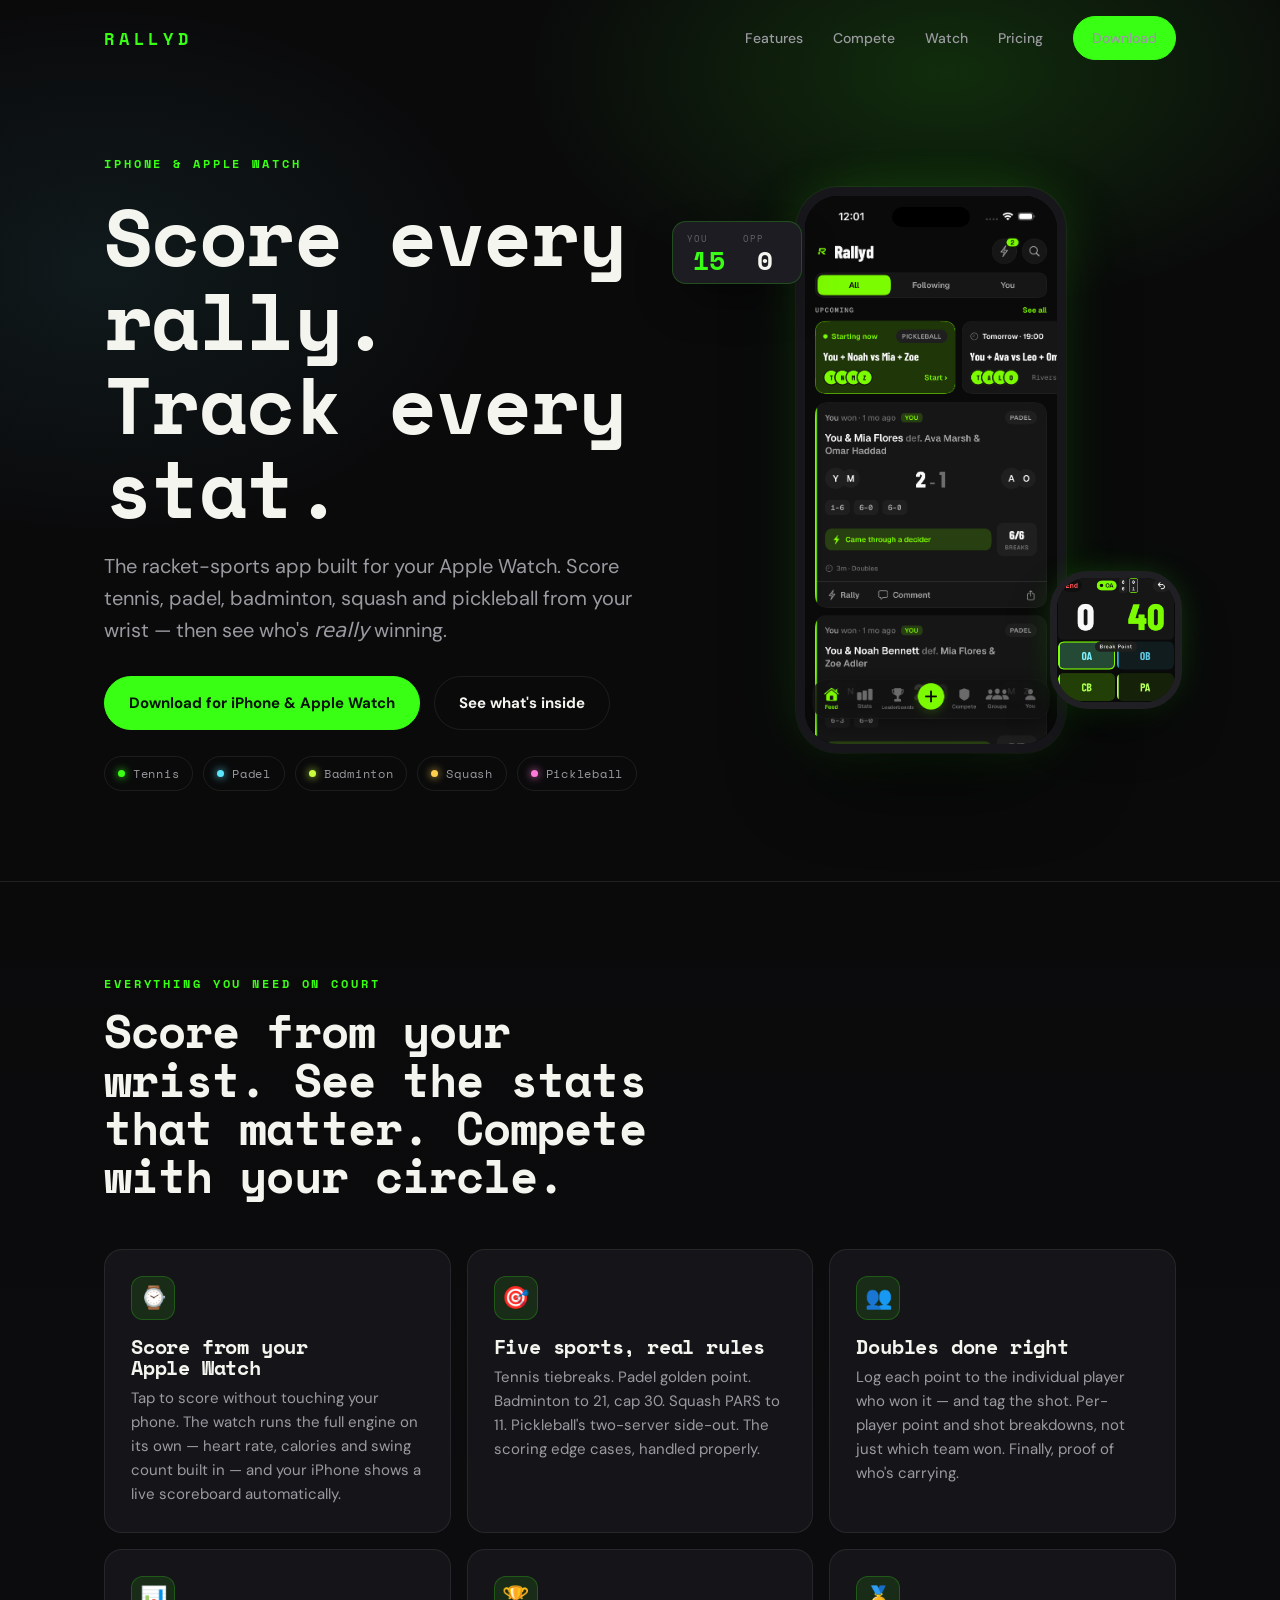
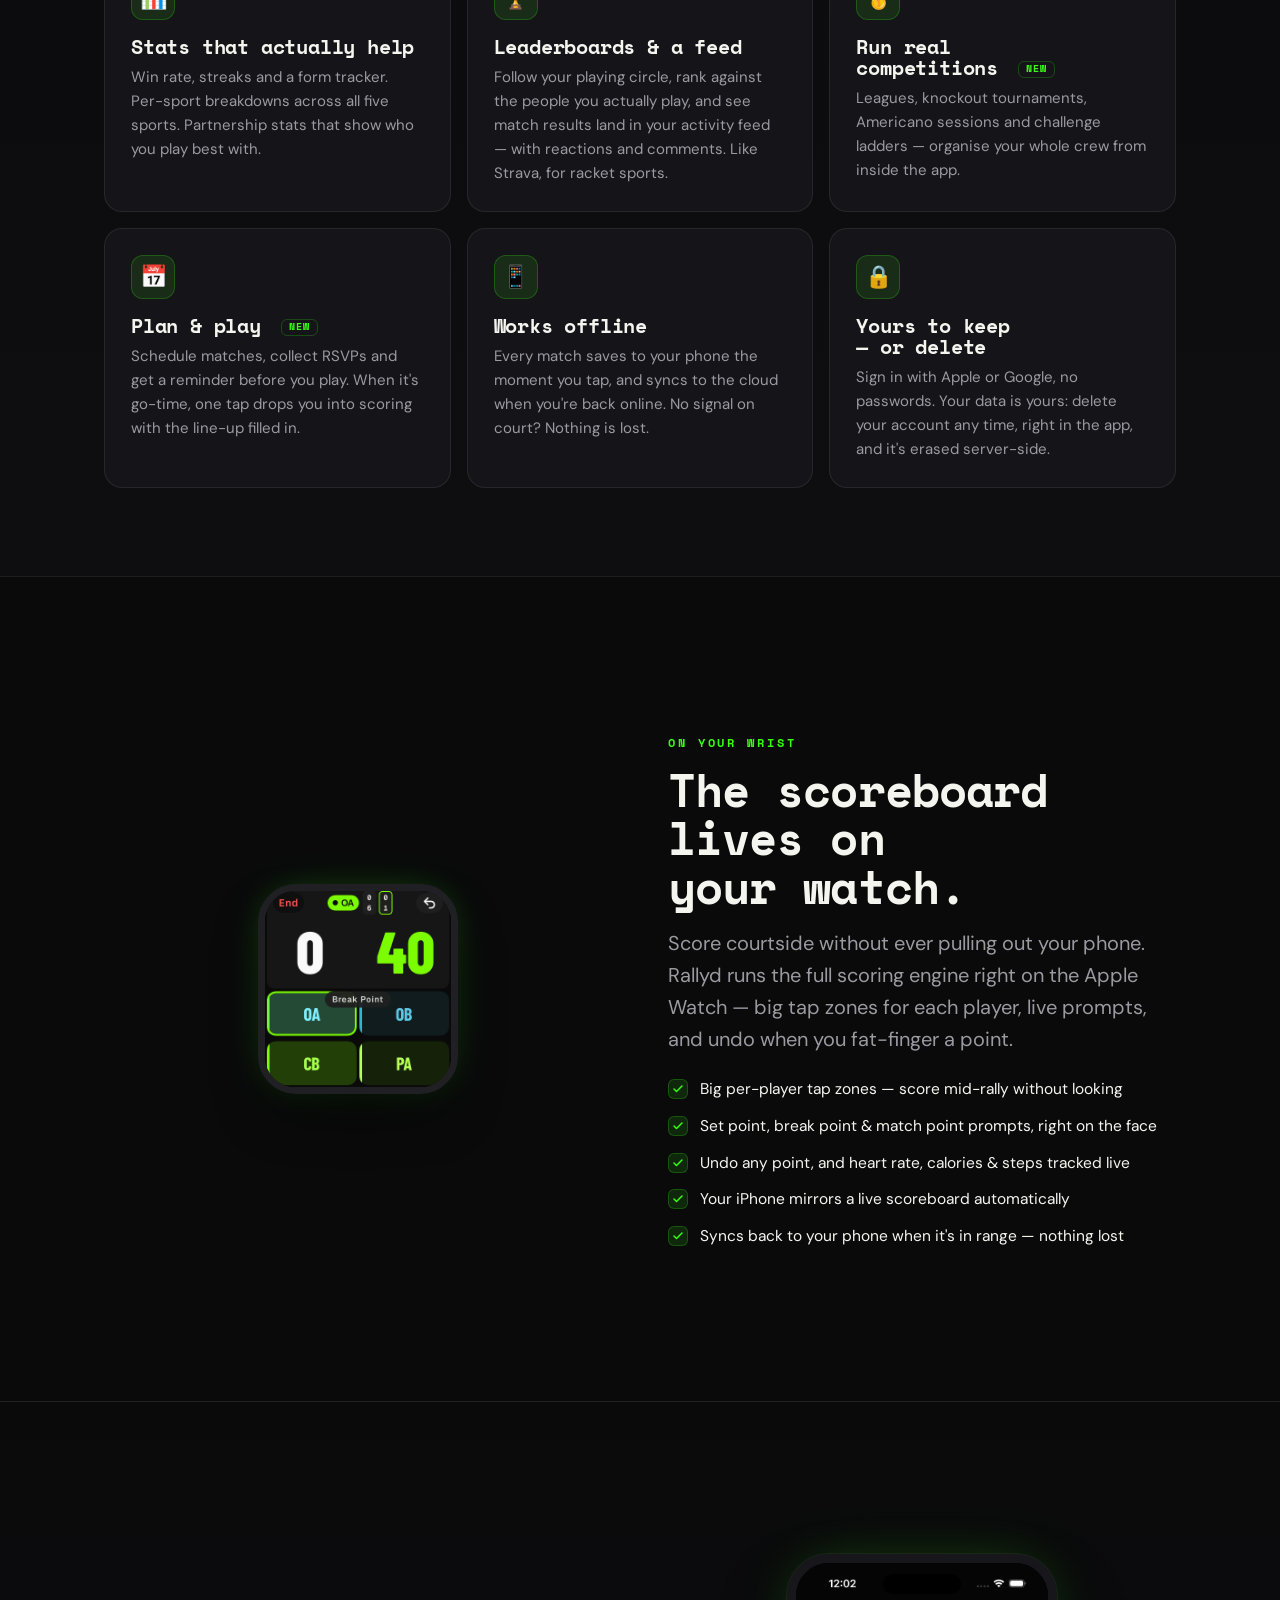
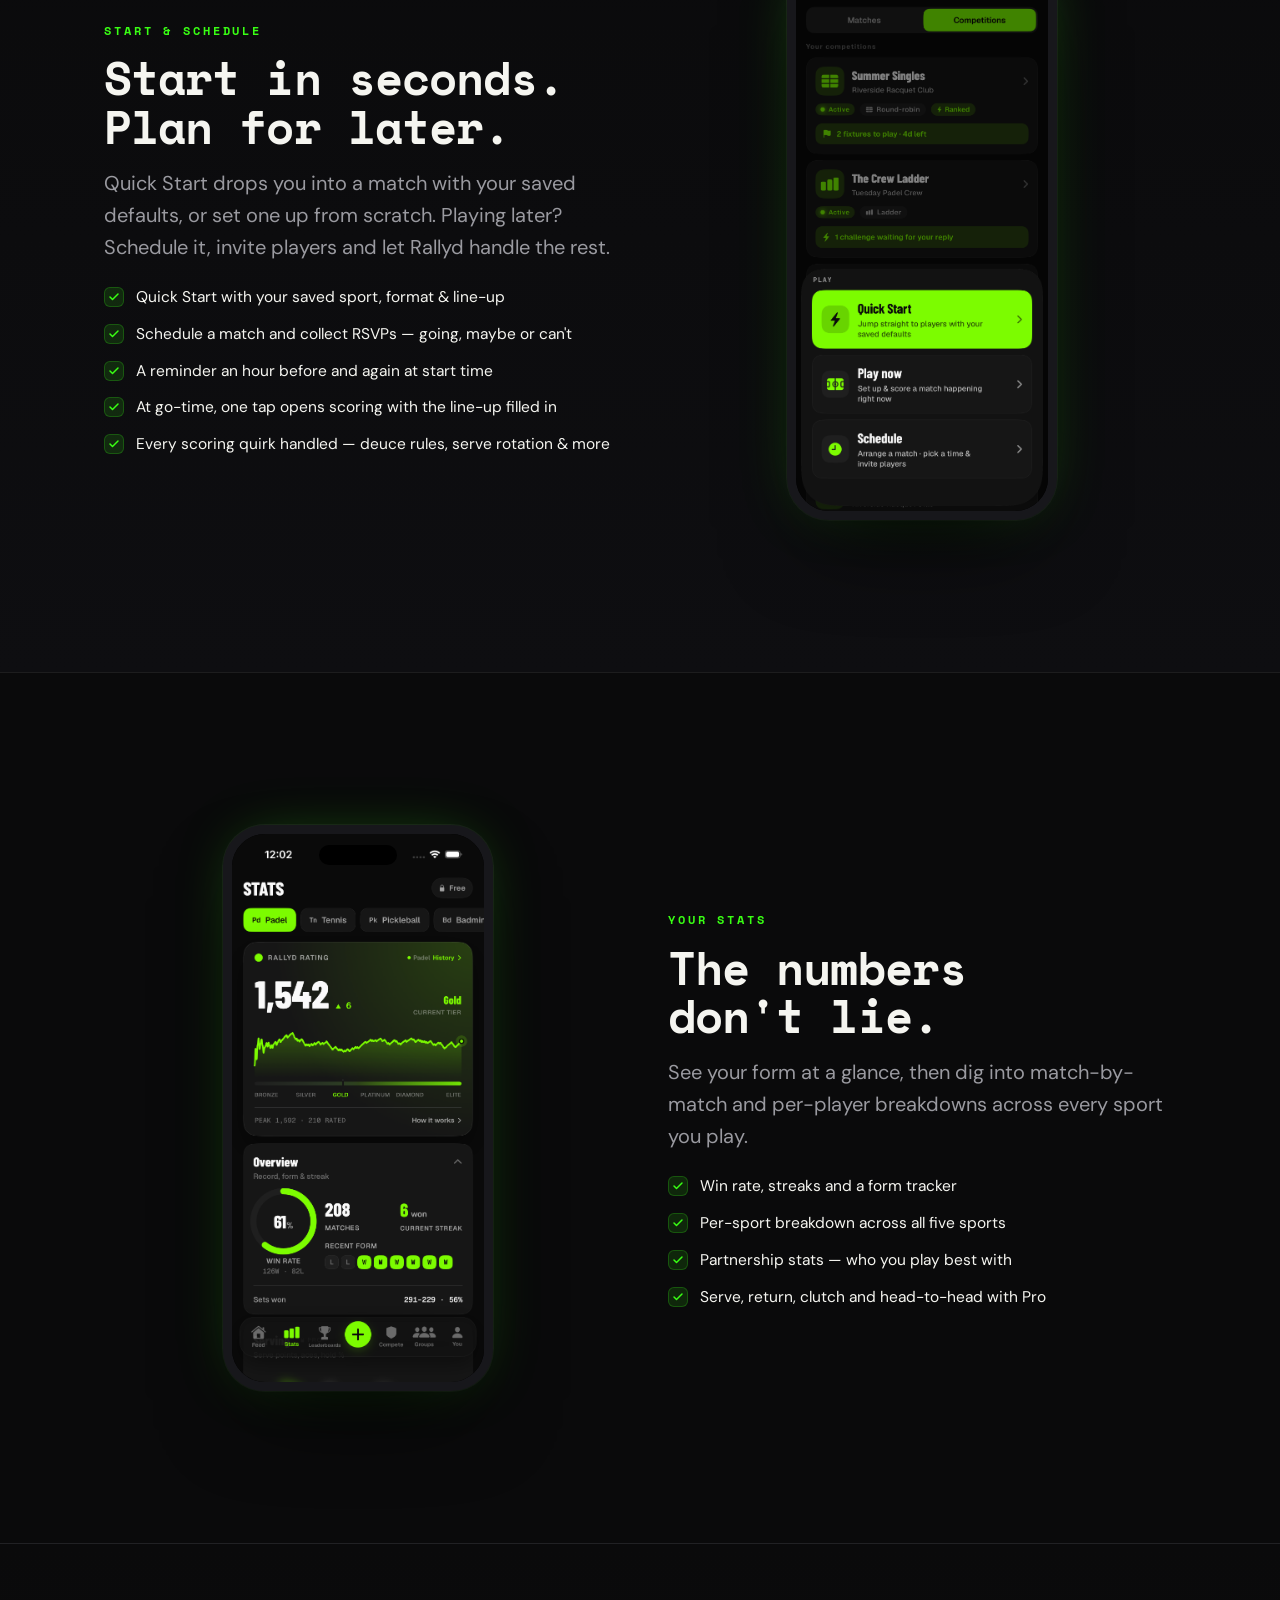
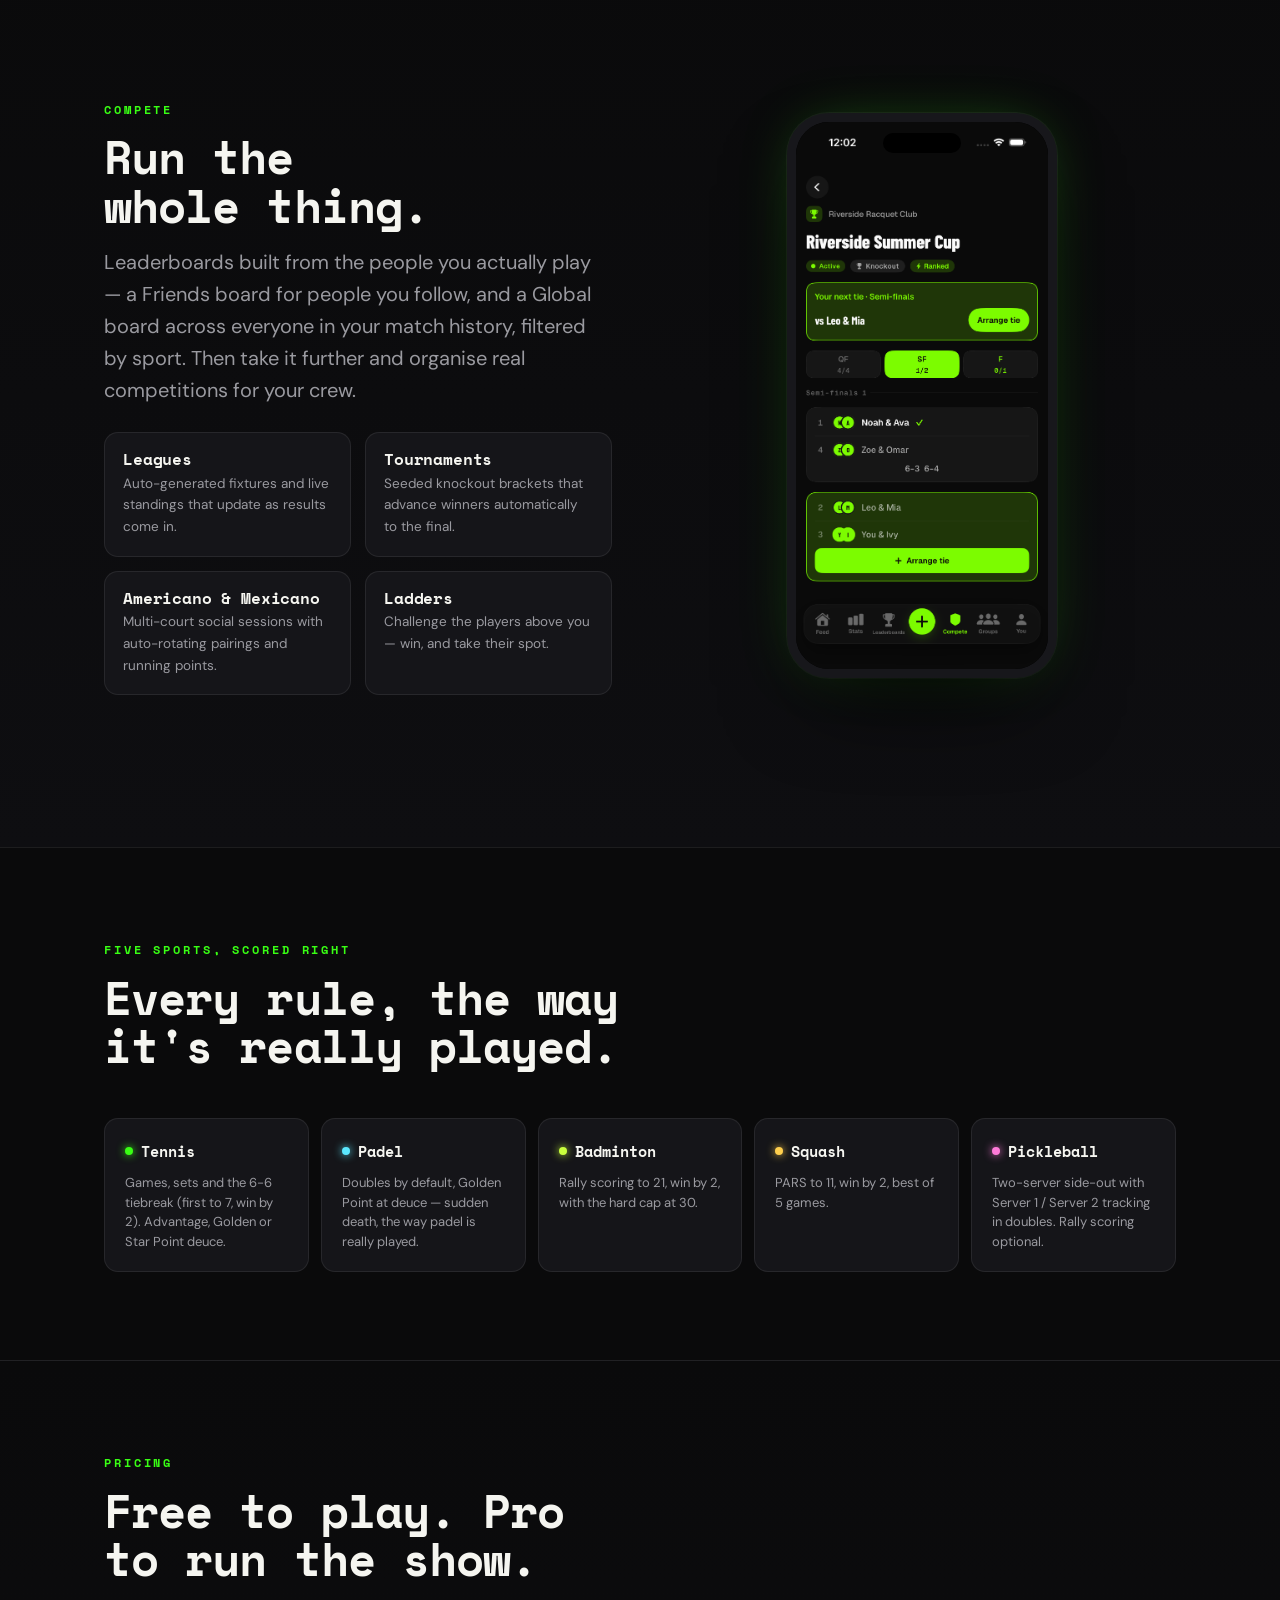
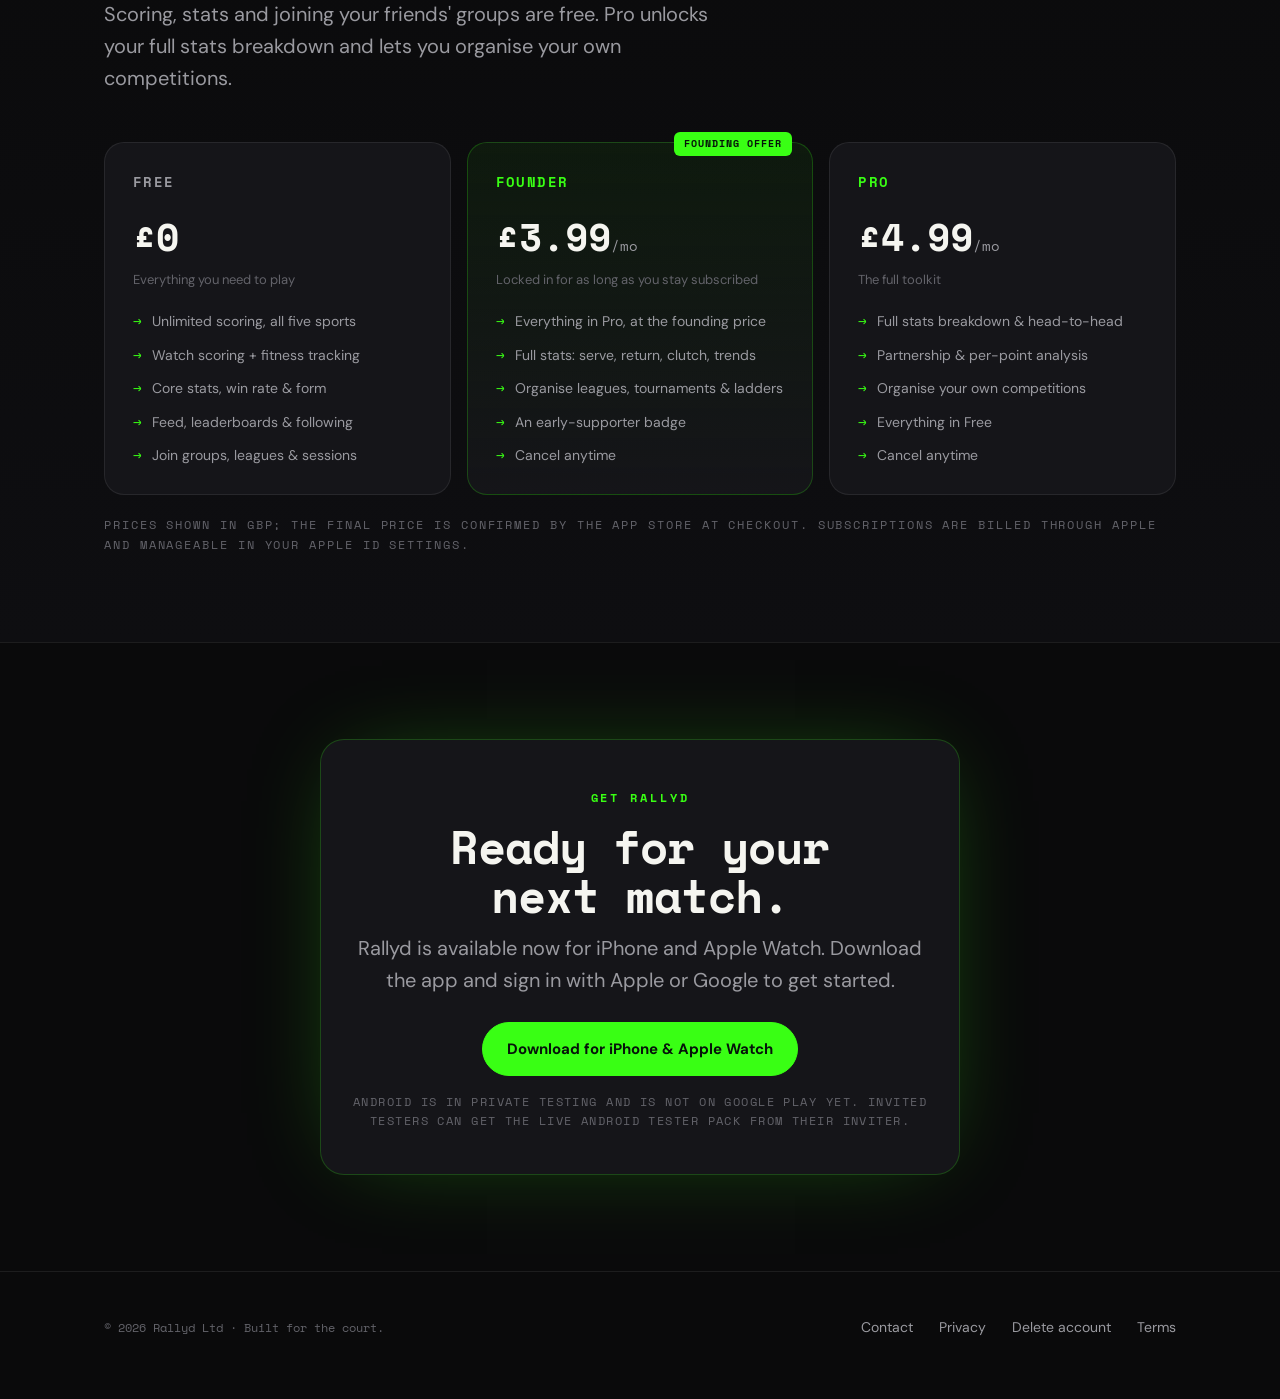
==== commit e0e75be2: "Prepare Android Play privacy and account deletion pages for approval" ====
--- a/index.html
+++ b/index.html
@@ -425,6 +425,7 @@
     <div class="foot-links">
       <a href="mailto:hello@rallyd.app">Contact</a>
       <a href="privacy.html">Privacy</a>
+      <a href="delete-account.html">Delete account</a>
       <a href="terms.html">Terms</a>
     </div>
   </div>
